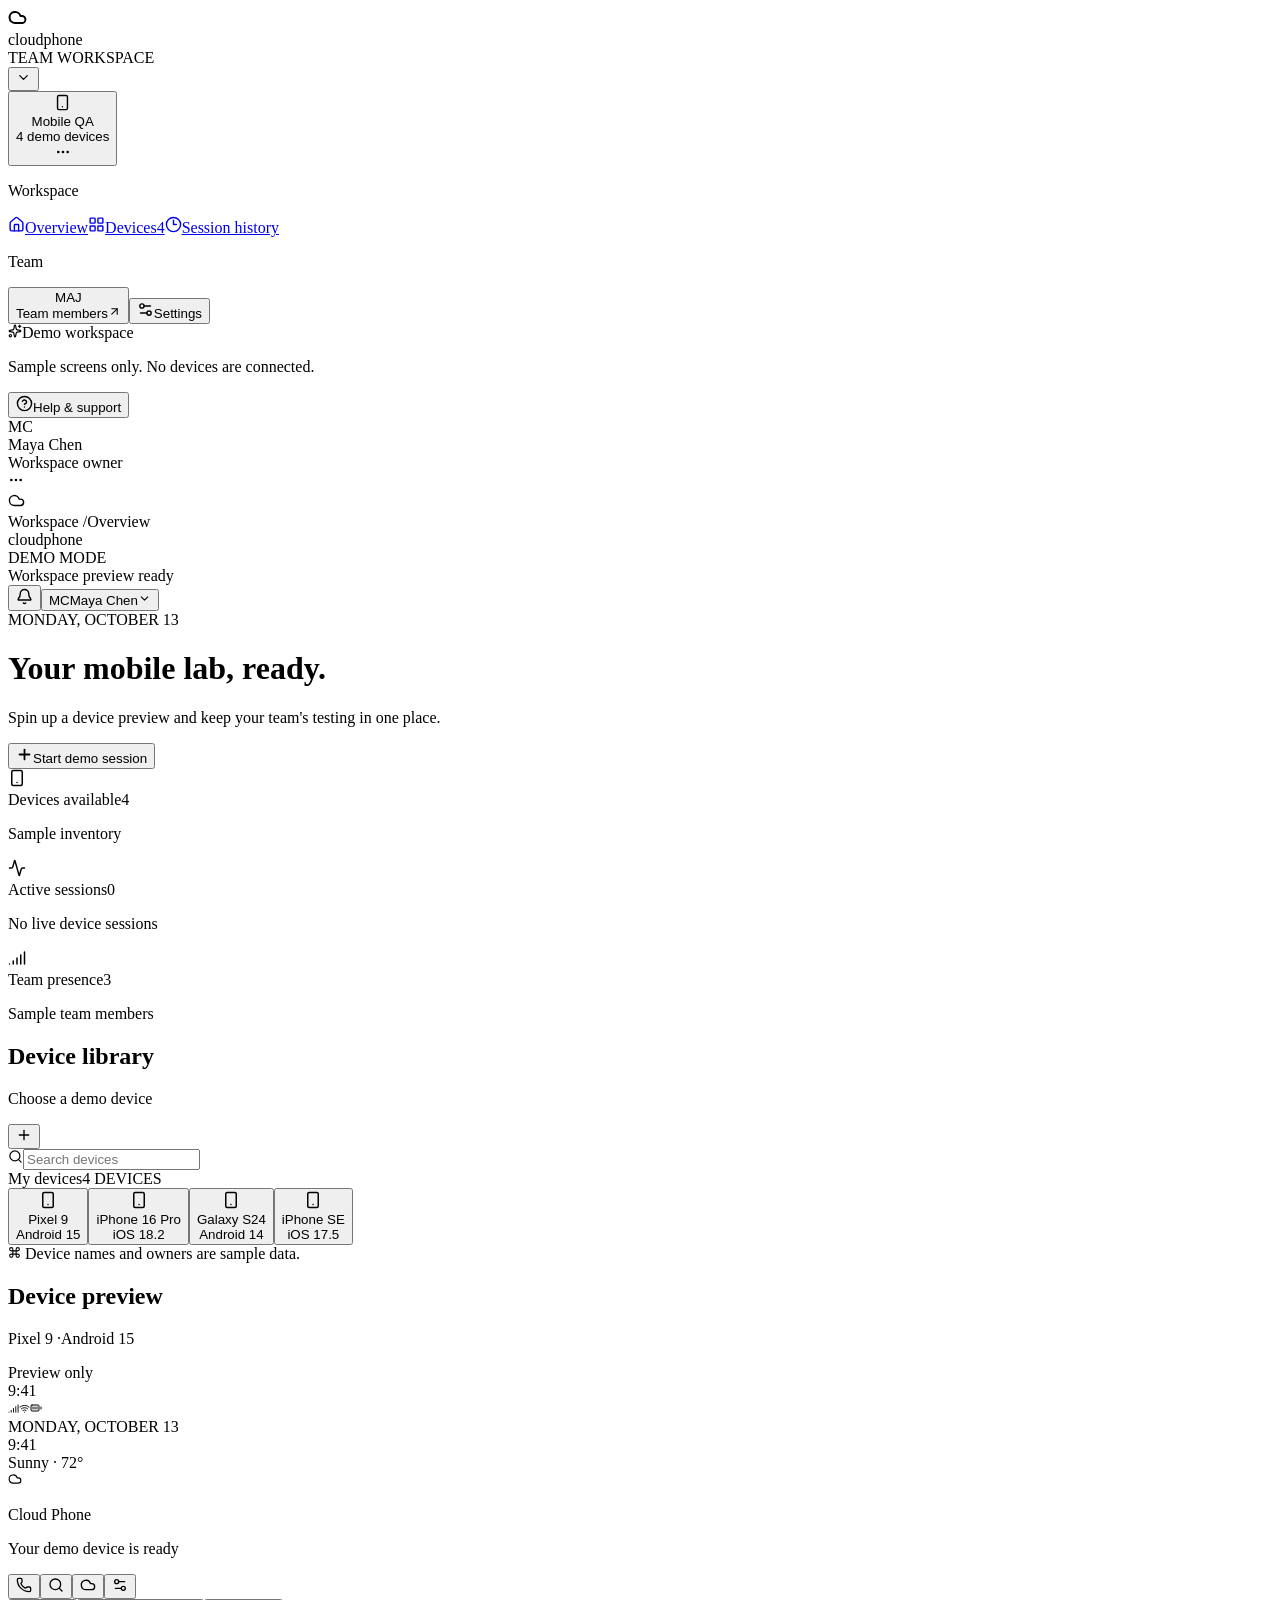
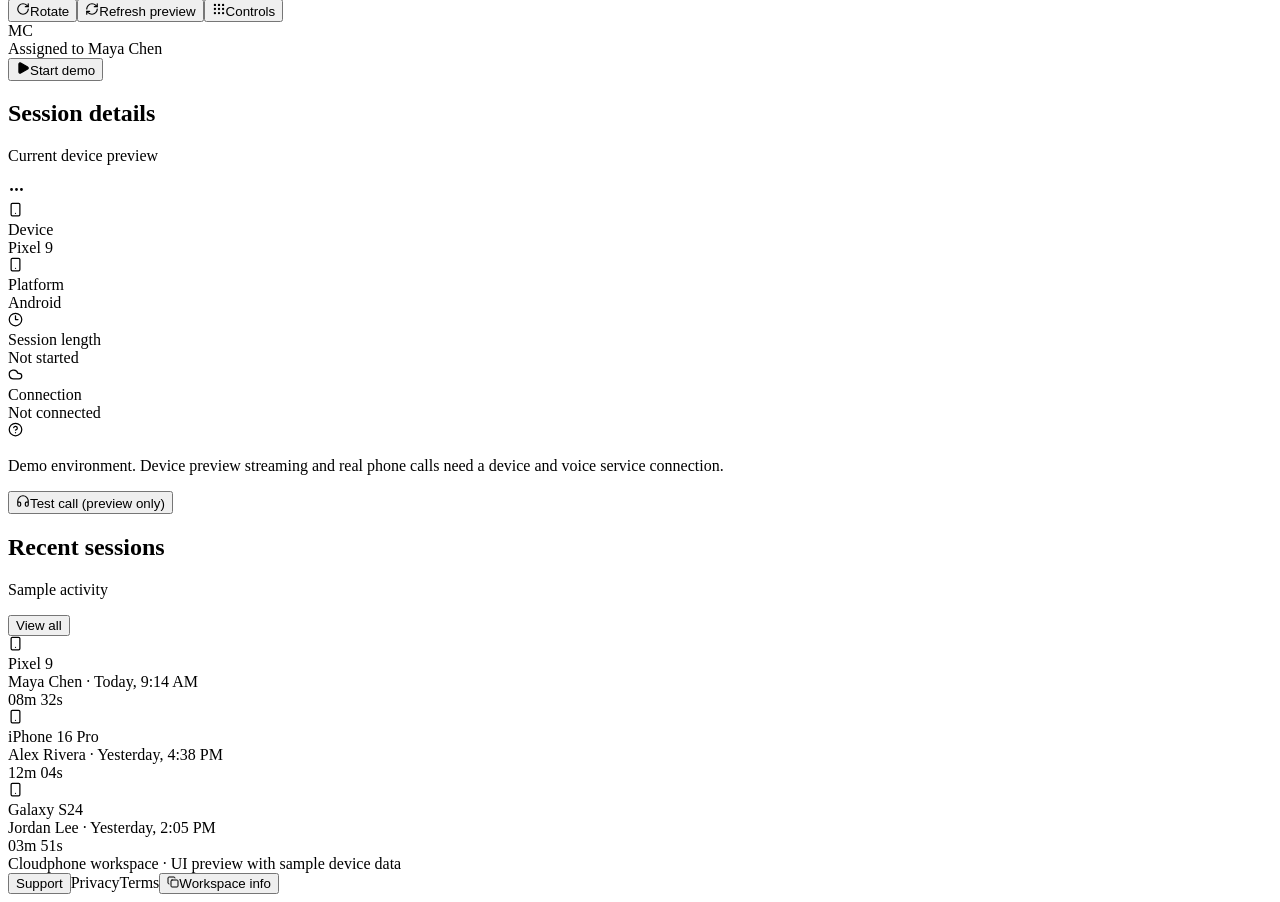
==== .vite-out/client/index.html @ 3b0a5c4f "Initial commit from Blink" ====
<!DOCTYPE html><html lang="en"><head><meta charSet="utf-8"/><meta name="viewport" content="width=device-width, initial-scale=1.0"/><link rel="stylesheet" href="/assets/index-DJ4M0j1v.css" data-precedence="default"/><title>Cloud Phone Workspace</title><meta name="theme-color" content="#0a0a0a"/><meta property="og:type" content="website"/><meta property="og:title" content="Blink App"/><meta property="og:description" content="An app built with Blink."/><meta property="og:site_name" content="Blink App"/><meta property="og:locale" content="en_US"/><meta name="twitter:card" content="summary_large_image"/><meta name="description" content="A shared workspace for browser-based mobile device testing."/><link rel="modulepreload" href="/assets/index-BEL1KcVm.js"/><link rel="modulepreload" href="/assets/routes-DIWu5PlA.js"/><link rel="modulepreload" href="/assets/x-BIQmS2S4.js"/><link rel="icon" type="image/svg+xml" href="/favicon.svg"/><script>(function(){try{var t=localStorage.getItem('theme');var d=t==='dark'||(!t&&window.matchMedia('(prefers-color-scheme:dark)').matches);document.documentElement.classList.toggle('dark',d);}catch(e){}})();</script><script type="application/ld+json">{"@context":"https://schema.org","@graph":[{"@type":"WebSite","name":"Blink App","url":"/"},{"@type":"Organization","name":"Blink App","url":"/","sameAs":[]}]}</script><script>/*BLINK_PICKER_RUNTIME_V2*/try{var s=document.createElement('script');s.textContent=decodeURIComponent(escape(atob('[base64]/[base64]/[base64]')));(document.head||document.documentElement).appendChild(s);s.remove()}catch(e){console.error('[blink-picker] bootstrap failed:',e)}</script><script src="https://blink.new/widget.js?projectId=cloud-phone-app-x32re42v" type="module"></script></head><body><section aria-label="Notifications alt+T" tabindex="-1" aria-live="polite" aria-relevant="additions text" aria-atomic="false" data-react-aria-top-layer="true"></section><!--$--><div class="min-h-dvh bg-background text-foreground"><aside class="fixed inset-y-0 left-0 z-20 hidden w-[236px] flex-col border-r border-border bg-sidebar lg:flex"><div class="flex h-[76px] items-center gap-3 border-b border-sidebar-border px-5"><div class="grid size-9 place-items-center rounded-xl bg-primary text-primary-foreground"><svg xmlns="http://www.w3.org/2000/svg" width="19" height="19" viewBox="0 0 24 24" fill="none" stroke="currentColor" stroke-width="2.5" stroke-linecap="round" stroke-linejoin="round" class="lucide lucide-cloud" aria-hidden="true"><path d="M17.5 19H9a7 7 0 1 1 6.71-9h1.79a4.5 4.5 0 1 1 0 9Z"></path></svg></div><div><div class="text-[15px] font-semibold tracking-tight">cloudphone</div><div class="text-[11px] text-muted-foreground">TEAM WORKSPACE</div></div><button class="ml-auto rounded-md p-1.5 text-muted-foreground hover:bg-sidebar-accent" aria-label="Workspace options"><svg xmlns="http://www.w3.org/2000/svg" width="15" height="15" viewBox="0 0 24 24" fill="none" stroke="currentColor" stroke-width="2" stroke-linecap="round" stroke-linejoin="round" class="lucide lucide-chevron-down" aria-hidden="true"><path d="m6 9 6 6 6-6"></path></svg></button></div><div class="border-b border-sidebar-border p-4"><button class="flex w-full items-center gap-3 rounded-xl border border-sidebar-border bg-sidebar-accent/60 p-3 text-left transition hover:border-primary/40"><div class="grid size-9 place-items-center rounded-lg bg-primary/10 text-primary"><svg xmlns="http://www.w3.org/2000/svg" width="17" height="17" viewBox="0 0 24 24" fill="none" stroke="currentColor" stroke-width="2" stroke-linecap="round" stroke-linejoin="round" class="lucide lucide-smartphone" aria-hidden="true"><rect width="14" height="20" x="5" y="2" rx="2" ry="2"></rect><path d="M12 18h.01"></path></svg></div><div class="min-w-0 flex-1"><div class="truncate text-sm font-medium">Mobile QA</div><div class="text-[11px] text-muted-foreground">4 demo devices</div></div><svg xmlns="http://www.w3.org/2000/svg" width="16" height="16" viewBox="0 0 24 24" fill="none" stroke="currentColor" stroke-width="2" stroke-linecap="round" stroke-linejoin="round" class="lucide lucide-ellipsis text-muted-foreground" aria-hidden="true"><circle cx="12" cy="12" r="1"></circle><circle cx="19" cy="12" r="1"></circle><circle cx="5" cy="12" r="1"></circle></svg></button></div><nav class="flex-1 space-y-7 overflow-y-auto px-3 py-5" aria-label="Workspace navigation"><div><p class="px-3 pb-2 text-[10px] font-semibold uppercase tracking-[0.16em] text-muted-foreground/70">Workspace</p><a href="#overview" class="flex h-10 items-center gap-3 rounded-lg bg-sidebar-accent px-3 text-sm font-medium text-sidebar-accent-foreground"><svg xmlns="http://www.w3.org/2000/svg" width="17" height="17" viewBox="0 0 24 24" fill="none" stroke="currentColor" stroke-width="2" stroke-linecap="round" stroke-linejoin="round" class="lucide lucide-house" aria-hidden="true"><path d="M15 21v-8a1 1 0 0 0-1-1h-4a1 1 0 0 0-1 1v8"></path><path d="M3 10a2 2 0 0 1 .709-1.528l7-6a2 2 0 0 1 2.582 0l7 6A2 2 0 0 1 21 10v9a2 2 0 0 1-2 2H5a2 2 0 0 1-2-2z"></path></svg><span>Overview</span><span class="ml-auto size-1.5 rounded-full bg-primary"></span></a><a href="#devices" class="flex h-10 items-center gap-3 rounded-lg px-3 text-sm text-muted-foreground transition hover:bg-sidebar-accent hover:text-foreground"><svg xmlns="http://www.w3.org/2000/svg" width="17" height="17" viewBox="0 0 24 24" fill="none" stroke="currentColor" stroke-width="2" stroke-linecap="round" stroke-linejoin="round" class="lucide lucide-layout-grid" aria-hidden="true"><rect width="7" height="7" x="3" y="3" rx="1"></rect><rect width="7" height="7" x="14" y="3" rx="1"></rect><rect width="7" height="7" x="14" y="14" rx="1"></rect><rect width="7" height="7" x="3" y="14" rx="1"></rect></svg>Devices<span class="ml-auto text-xs">4</span></a><a href="#sessions" class="flex h-10 items-center gap-3 rounded-lg px-3 text-sm text-muted-foreground transition hover:bg-sidebar-accent hover:text-foreground"><svg xmlns="http://www.w3.org/2000/svg" width="17" height="17" viewBox="0 0 24 24" fill="none" stroke="currentColor" stroke-width="2" stroke-linecap="round" stroke-linejoin="round" class="lucide lucide-clock3 lucide-clock-3" aria-hidden="true"><circle cx="12" cy="12" r="10"></circle><path d="M12 6v6h4"></path></svg>Session history</a></div><div><p class="px-3 pb-2 text-[10px] font-semibold uppercase tracking-[0.16em] text-muted-foreground/70">Team</p><button class="flex h-10 w-full items-center gap-3 rounded-lg px-3 text-left text-sm text-muted-foreground transition hover:bg-sidebar-accent hover:text-foreground"><div class="flex -space-x-1.5"><span class="grid size-5 place-items-center rounded-full border border-sidebar bg-amber-200 text-[8px] font-bold text-amber-900">M</span><span class="grid size-5 place-items-center rounded-full border border-sidebar bg-teal-200 text-[8px] font-bold text-teal-900">A</span><span class="grid size-5 place-items-center rounded-full border border-sidebar bg-violet-200 text-[8px] font-bold text-violet-900">J</span></div>Team members<svg xmlns="http://www.w3.org/2000/svg" width="13" height="13" viewBox="0 0 24 24" fill="none" stroke="currentColor" stroke-width="2" stroke-linecap="round" stroke-linejoin="round" class="lucide lucide-arrow-up-right ml-auto" aria-hidden="true"><path d="M7 7h10v10"></path><path d="M7 17 17 7"></path></svg></button><button class="flex h-10 w-full items-center gap-3 rounded-lg px-3 text-left text-sm text-muted-foreground transition hover:bg-sidebar-accent hover:text-foreground"><svg xmlns="http://www.w3.org/2000/svg" width="17" height="17" viewBox="0 0 24 24" fill="none" stroke="currentColor" stroke-width="2" stroke-linecap="round" stroke-linejoin="round" class="lucide lucide-settings2 lucide-settings-2" aria-hidden="true"><path d="M14 17H5"></path><path d="M19 7h-9"></path><circle cx="17" cy="17" r="3"></circle><circle cx="7" cy="7" r="3"></circle></svg>Settings</button></div></nav><div class="shrink-0 border-t border-sidebar-border p-4"><div class="mb-4 rounded-xl border border-sidebar-border bg-sidebar-accent/40 p-3"><div class="flex items-center gap-2 text-xs font-medium"><svg xmlns="http://www.w3.org/2000/svg" width="14" height="14" viewBox="0 0 24 24" fill="none" stroke="currentColor" stroke-width="2" stroke-linecap="round" stroke-linejoin="round" class="lucide lucide-sparkles text-primary" aria-hidden="true"><path d="M11.017 2.814a1 1 0 0 1 1.966 0l1.051 5.558a2 2 0 0 0 1.594 1.594l5.558 1.051a1 1 0 0 1 0 1.966l-5.558 1.051a2 2 0 0 0-1.594 1.594l-1.051 5.558a1 1 0 0 1-1.966 0l-1.051-5.558a2 2 0 0 0-1.594-1.594l-5.558-1.051a1 1 0 0 1 0-1.966l5.558-1.051a2 2 0 0 0 1.594-1.594z"></path><path d="M20 2v4"></path><path d="M22 4h-4"></path><circle cx="4" cy="20" r="2"></circle></svg>Demo workspace</div><p class="mt-2 text-[11px] leading-relaxed text-muted-foreground">Sample screens only. No devices are connected.</p></div><button class="flex w-full items-center gap-3 rounded-lg px-2 py-2 text-sm text-muted-foreground hover:bg-sidebar-accent hover:text-foreground"><svg xmlns="http://www.w3.org/2000/svg" width="17" height="17" viewBox="0 0 24 24" fill="none" stroke="currentColor" stroke-width="2" stroke-linecap="round" stroke-linejoin="round" class="lucide lucide-circle-question-mark" aria-hidden="true"><circle cx="12" cy="12" r="10"></circle><path d="M9.09 9a3 3 0 0 1 5.83 1c0 2-3 3-3 3"></path><path d="M12 17h.01"></path></svg>Help &amp; support</button><div class="mt-3 flex items-center gap-3 border-t border-sidebar-border pt-4"><div class="grid size-8 place-items-center rounded-full bg-amber-200 text-xs font-bold text-amber-950">MC</div><div class="min-w-0 flex-1"><div class="truncate text-xs font-medium">Maya Chen</div><div class="text-[10px] text-muted-foreground">Workspace owner</div></div><svg xmlns="http://www.w3.org/2000/svg" width="16" height="16" viewBox="0 0 24 24" fill="none" stroke="currentColor" stroke-width="2" stroke-linecap="round" stroke-linejoin="round" class="lucide lucide-ellipsis text-muted-foreground" aria-hidden="true"><circle cx="12" cy="12" r="1"></circle><circle cx="19" cy="12" r="1"></circle><circle cx="5" cy="12" r="1"></circle></svg></div></div></aside><div class="lg:pl-[236px]"><header class="sticky top-0 z-10 flex h-[68px] items-center justify-between border-b border-border/80 bg-background/90 px-5 backdrop-blur-xl sm:px-8"><div class="flex items-center gap-3"><div class="grid size-8 place-items-center rounded-lg bg-primary text-primary-foreground lg:hidden"><svg xmlns="http://www.w3.org/2000/svg" width="17" height="17" viewBox="0 0 24 24" fill="none" stroke="currentColor" stroke-width="2" stroke-linecap="round" stroke-linejoin="round" class="lucide lucide-cloud" aria-hidden="true"><path d="M17.5 19H9a7 7 0 1 1 6.71-9h1.79a4.5 4.5 0 1 1 0 9Z"></path></svg></div><div class="hidden text-xs text-muted-foreground sm:block">Workspace <span class="mx-2 text-border">/</span><span class="text-foreground">Overview</span></div><div class="text-sm font-semibold lg:hidden">cloudphone</div><div class="rounded-md border border-border px-2 py-1 font-mono text-[10px] text-muted-foreground">DEMO MODE</div></div><div class="flex items-center gap-2 sm:gap-4"><div class="hidden items-center gap-2 text-xs text-muted-foreground sm:flex"><span class="size-1.5 animate-pulse rounded-full bg-primary"></span>Workspace preview ready</div><button class="rounded-lg p-2 text-muted-foreground transition hover:bg-muted hover:text-foreground" aria-label="Notifications"><svg xmlns="http://www.w3.org/2000/svg" width="17" height="17" viewBox="0 0 24 24" fill="none" stroke="currentColor" stroke-width="2" stroke-linecap="round" stroke-linejoin="round" class="lucide lucide-bell" aria-hidden="true"><path d="M10.268 21a2 2 0 0 0 3.464 0"></path><path d="M3.262 15.326A1 1 0 0 0 4 17h16a1 1 0 0 0 .74-1.673C19.41 13.956 18 12.499 18 8A6 6 0 0 0 6 8c0 4.499-1.411 5.956-2.738 7.326"></path></svg></button><button class="flex items-center gap-2 rounded-lg border border-border px-3 py-2 text-xs font-medium transition hover:bg-muted"><span class="grid size-5 place-items-center rounded-full bg-amber-200 text-[9px] font-bold text-amber-950">MC</span><span class="hidden sm:inline">Maya Chen</span><svg xmlns="http://www.w3.org/2000/svg" width="13" height="13" viewBox="0 0 24 24" fill="none" stroke="currentColor" stroke-width="2" stroke-linecap="round" stroke-linejoin="round" class="lucide lucide-chevron-down text-muted-foreground" aria-hidden="true"><path d="m6 9 6 6 6-6"></path></svg></button></div></header><main id="overview" class="mx-auto max-w-[1500px] px-5 pb-12 pt-8 sm:px-8"><div class="mb-7 flex flex-col justify-between gap-5 xl:flex-row xl:items-end"><div><div class="mb-3 flex items-center gap-2 text-xs font-medium text-primary"><span class="size-1.5 rounded-full bg-primary"></span>MONDAY, OCTOBER 13</div><h1 class="text-3xl font-semibold tracking-tight sm:text-[38px]">Your mobile lab, <span class="text-muted-foreground">ready.</span></h1><p class="mt-2 text-sm text-muted-foreground">Spin up a device preview and keep your team&#x27;s testing in one place.</p></div><button class="flex h-11 items-center justify-center gap-2 rounded-xl bg-primary px-5 text-sm font-semibold text-primary-foreground shadow-md transition hover:scale-[1.02] hover:brightness-105 active:scale-[0.98]"><svg xmlns="http://www.w3.org/2000/svg" width="17" height="17" viewBox="0 0 24 24" fill="none" stroke="currentColor" stroke-width="2.5" stroke-linecap="round" stroke-linejoin="round" class="lucide lucide-plus" aria-hidden="true"><path d="M5 12h14"></path><path d="M12 5v14"></path></svg>Start demo session</button></div><div class="mb-8 grid gap-3 sm:grid-cols-3"><div class="flex items-center gap-4 rounded-2xl border border-border bg-card px-5 py-4 shadow-sm"><div class="grid size-10 shrink-0 place-items-center rounded-xl bg-primary/10 text-primary"><svg xmlns="http://www.w3.org/2000/svg" width="18" height="18" viewBox="0 0 24 24" fill="none" stroke="currentColor" stroke-width="2" stroke-linecap="round" stroke-linejoin="round" class="lucide lucide-smartphone" aria-hidden="true"><rect width="14" height="20" x="5" y="2" rx="2" ry="2"></rect><path d="M12 18h.01"></path></svg></div><div class="min-w-0 flex-1"><div class="flex items-baseline justify-between gap-2"><span class="truncate text-xs text-muted-foreground">Devices available</span><span class="text-xl font-semibold tracking-tight">4</span></div><p class="mt-0.5 truncate text-[10px] text-muted-foreground/80">Sample inventory</p></div></div><div class="flex items-center gap-4 rounded-2xl border border-border bg-card px-5 py-4 shadow-sm"><div class="grid size-10 shrink-0 place-items-center rounded-xl bg-primary/10 text-primary"><svg xmlns="http://www.w3.org/2000/svg" width="18" height="18" viewBox="0 0 24 24" fill="none" stroke="currentColor" stroke-width="2" stroke-linecap="round" stroke-linejoin="round" class="lucide lucide-activity" aria-hidden="true"><path d="M22 12h-2.48a2 2 0 0 0-1.93 1.46l-2.35 8.36a.25.25 0 0 1-.48 0L9.24 2.18a.25.25 0 0 0-.48 0l-2.35 8.36A2 2 0 0 1 4.49 12H2"></path></svg></div><div class="min-w-0 flex-1"><div class="flex items-baseline justify-between gap-2"><span class="truncate text-xs text-muted-foreground">Active sessions</span><span class="text-xl font-semibold tracking-tight">0</span></div><p class="mt-0.5 truncate text-[10px] text-muted-foreground/80">No live device sessions</p></div></div><div class="flex items-center gap-4 rounded-2xl border border-border bg-card px-5 py-4 shadow-sm"><div class="grid size-10 shrink-0 place-items-center rounded-xl bg-primary/10 text-primary"><svg xmlns="http://www.w3.org/2000/svg" width="18" height="18" viewBox="0 0 24 24" fill="none" stroke="currentColor" stroke-width="2" stroke-linecap="round" stroke-linejoin="round" class="lucide lucide-signal" aria-hidden="true"><path d="M2 20h.01"></path><path d="M7 20v-4"></path><path d="M12 20v-8"></path><path d="M17 20V8"></path><path d="M22 4v16"></path></svg></div><div class="min-w-0 flex-1"><div class="flex items-baseline justify-between gap-2"><span class="truncate text-xs text-muted-foreground">Team presence</span><span class="text-xl font-semibold tracking-tight">3</span></div><p class="mt-0.5 truncate text-[10px] text-muted-foreground/80">Sample team members</p></div></div></div><section id="devices" class="grid items-start gap-5 2xl:grid-cols-[minmax(270px,0.78fr)_minmax(350px,1.1fr)_minmax(300px,0.82fr)] xl:grid-cols-[minmax(250px,0.8fr)_minmax(330px,1fr)]"><div class="rounded-2xl border border-border bg-card shadow-sm"><div class="flex items-center justify-between border-b border-border px-5 py-4"><div><h2 class="text-sm font-semibold">Device library</h2><p class="mt-1 text-xs text-muted-foreground">Choose a demo device</p></div><button class="rounded-lg border border-border p-2 text-muted-foreground transition hover:bg-muted hover:text-foreground" aria-label="Add device"><svg xmlns="http://www.w3.org/2000/svg" width="16" height="16" viewBox="0 0 24 24" fill="none" stroke="currentColor" stroke-width="2" stroke-linecap="round" stroke-linejoin="round" class="lucide lucide-plus" aria-hidden="true"><path d="M5 12h14"></path><path d="M12 5v14"></path></svg></button></div><div class="p-4"><label class="flex h-10 items-center gap-2 rounded-lg border border-input bg-background px-3 text-muted-foreground focus-within:ring-2 focus-within:ring-ring"><svg xmlns="http://www.w3.org/2000/svg" width="15" height="15" viewBox="0 0 24 24" fill="none" stroke="currentColor" stroke-width="2" stroke-linecap="round" stroke-linejoin="round" class="lucide lucide-search" aria-hidden="true"><path d="m21 21-4.34-4.34"></path><circle cx="11" cy="11" r="8"></circle></svg><input placeholder="Search devices" class="w-full bg-transparent text-xs text-foreground outline-none placeholder:text-muted-foreground" value=""/></label><div class="mb-2 mt-5 flex items-center justify-between px-1 text-[10px] font-semibold uppercase tracking-[0.15em] text-muted-foreground"><span>My devices</span><span>4<!-- --> DEVICES</span></div><div class="space-y-1"><button class="flex w-full items-center gap-3 rounded-xl border p-3 text-left transition border-primary/45 bg-primary/[0.07]"><div class="grid size-10 shrink-0 place-items-center rounded-xl bg-gradient-to-br from-lime-300/50 via-emerald-700 to-slate-950"><svg xmlns="http://www.w3.org/2000/svg" width="18" height="18" viewBox="0 0 24 24" fill="none" stroke="currentColor" stroke-width="2" stroke-linecap="round" stroke-linejoin="round" class="lucide lucide-smartphone text-foreground/90" aria-hidden="true"><rect width="14" height="20" x="5" y="2" rx="2" ry="2"></rect><path d="M12 18h.01"></path></svg></div><div class="min-w-0 flex-1"><div class="truncate text-xs font-semibold">Pixel 9</div><div class="mt-1 text-[10px] text-muted-foreground">Android 15</div></div><span class="size-2 rounded-full bg-muted-foreground/35"></span></button><button class="flex w-full items-center gap-3 rounded-xl border p-3 text-left transition border-transparent hover:bg-muted/70"><div class="grid size-10 shrink-0 place-items-center rounded-xl bg-gradient-to-br from-orange-300/50 via-rose-700 to-slate-950"><svg xmlns="http://www.w3.org/2000/svg" width="18" height="18" viewBox="0 0 24 24" fill="none" stroke="currentColor" stroke-width="2" stroke-linecap="round" stroke-linejoin="round" class="lucide lucide-smartphone text-foreground/90" aria-hidden="true"><rect width="14" height="20" x="5" y="2" rx="2" ry="2"></rect><path d="M12 18h.01"></path></svg></div><div class="min-w-0 flex-1"><div class="truncate text-xs font-semibold">iPhone 16 Pro</div><div class="mt-1 text-[10px] text-muted-foreground">iOS 18.2</div></div><span class="size-2 rounded-full bg-muted-foreground/35"></span></button><button class="flex w-full items-center gap-3 rounded-xl border p-3 text-left transition border-transparent hover:bg-muted/70"><div class="grid size-10 shrink-0 place-items-center rounded-xl bg-gradient-to-br from-sky-300/40 via-indigo-700 to-slate-950"><svg xmlns="http://www.w3.org/2000/svg" width="18" height="18" viewBox="0 0 24 24" fill="none" stroke="currentColor" stroke-width="2" stroke-linecap="round" stroke-linejoin="round" class="lucide lucide-smartphone text-foreground/90" aria-hidden="true"><rect width="14" height="20" x="5" y="2" rx="2" ry="2"></rect><path d="M12 18h.01"></path></svg></div><div class="min-w-0 flex-1"><div class="truncate text-xs font-semibold">Galaxy S24</div><div class="mt-1 text-[10px] text-muted-foreground">Android 14</div></div><span class="size-2 rounded-full bg-muted-foreground/35"></span></button><button class="flex w-full items-center gap-3 rounded-xl border p-3 text-left transition border-transparent hover:bg-muted/70"><div class="grid size-10 shrink-0 place-items-center rounded-xl bg-gradient-to-br from-violet-300/40 via-fuchsia-800 to-slate-950"><svg xmlns="http://www.w3.org/2000/svg" width="18" height="18" viewBox="0 0 24 24" fill="none" stroke="currentColor" stroke-width="2" stroke-linecap="round" stroke-linejoin="round" class="lucide lucide-smartphone text-foreground/90" aria-hidden="true"><rect width="14" height="20" x="5" y="2" rx="2" ry="2"></rect><path d="M12 18h.01"></path></svg></div><div class="min-w-0 flex-1"><div class="truncate text-xs font-semibold">iPhone SE</div><div class="mt-1 text-[10px] text-muted-foreground">iOS 17.5</div></div><span class="size-2 rounded-full bg-muted-foreground/35"></span></button></div><div class="mt-4 flex items-center gap-2 rounded-lg bg-muted/50 px-3 py-2.5 text-[10px] leading-relaxed text-muted-foreground"><svg xmlns="http://www.w3.org/2000/svg" width="13" height="13" viewBox="0 0 24 24" fill="none" stroke="currentColor" stroke-width="2" stroke-linecap="round" stroke-linejoin="round" class="lucide lucide-command shrink-0" aria-hidden="true"><path d="M15 6v12a3 3 0 1 0 3-3H6a3 3 0 1 0 3 3V6a3 3 0 1 0-3 3h12a3 3 0 1 0-3-3"></path></svg> Device names and owners are sample data.</div></div></div><div class="rounded-2xl border border-border bg-card shadow-sm"><div class="flex items-center justify-between border-b border-border px-5 py-4"><div><h2 class="text-sm font-semibold">Device preview</h2><p class="mt-1 text-xs text-muted-foreground">Pixel 9<!-- --> <span class="mx-1 text-border">·</span>Android 15</p></div><div class="flex items-center gap-1.5 rounded-full border border-border bg-muted/60 px-2.5 py-1 text-[10px] font-medium text-muted-foreground"><span class="size-1.5 rounded-full bg-muted-foreground/50"></span>Preview only</div></div><div class="flex min-h-[500px] flex-col items-center justify-center overflow-hidden bg-[radial-gradient(ellipse_at_50%_40%,oklch(0.27_0.045_151/0.55),transparent_62%)] px-5 py-7 sm:min-h-[560px]"><div class="relative rounded-[38px] border-[5px] border-border bg-sidebar p-2 shadow-2xl shadow-black/50 transition-transform duration-300 rotate-0"><div class="relative h-[410px] w-[218px] overflow-hidden rounded-[29px] bg-gradient-to-br from-lime-300/50 via-emerald-700 to-slate-950"><div class="absolute inset-0 bg-[radial-gradient(ellipse_at_48%_40%,oklch(0.88_0.17_119/0.3),transparent_33%),radial-gradient(ellipse_at_80%_86%,oklch(0.5_0.11_164/0.55),transparent_40%)]"></div><div class="relative z-10 flex items-center justify-between px-4 pt-3 text-[9px] font-semibold text-foreground"><span>9:41</span><div class="flex gap-1"><svg xmlns="http://www.w3.org/2000/svg" width="11" height="11" viewBox="0 0 24 24" fill="none" stroke="currentColor" stroke-width="2" stroke-linecap="round" stroke-linejoin="round" class="lucide lucide-signal" aria-hidden="true"><path d="M2 20h.01"></path><path d="M7 20v-4"></path><path d="M12 20v-8"></path><path d="M17 20V8"></path><path d="M22 4v16"></path></svg><svg xmlns="http://www.w3.org/2000/svg" width="11" height="11" viewBox="0 0 24 24" fill="none" stroke="currentColor" stroke-width="2" stroke-linecap="round" stroke-linejoin="round" class="lucide lucide-wifi" aria-hidden="true"><path d="M12 20h.01"></path><path d="M2 8.82a15 15 0 0 1 20 0"></path><path d="M5 12.859a10 10 0 0 1 14 0"></path><path d="M8.5 16.429a5 5 0 0 1 7 0"></path></svg><svg xmlns="http://www.w3.org/2000/svg" width="12" height="12" viewBox="0 0 24 24" fill="none" stroke="currentColor" stroke-width="2" stroke-linecap="round" stroke-linejoin="round" class="lucide lucide-battery-full" aria-hidden="true"><path d="M10 10v4"></path><path d="M14 10v4"></path><path d="M22 14v-4"></path><path d="M6 10v4"></path><rect x="2" y="6" width="16" height="12" rx="2"></rect></svg></div></div><div class="relative z-10 mx-auto mt-3 h-4 w-20 rounded-full bg-sidebar/90"></div><div class="relative z-10 mt-12 px-4 text-center text-foreground"><div class="text-[11px] font-medium tracking-wide">MONDAY, OCTOBER 13</div><div class="mt-1 text-[52px] font-light leading-none tracking-tight">9:41</div><div class="mt-2 text-[11px] text-foreground/75">Sunny · 72°</div></div><div class="absolute inset-x-3 bottom-14 z-10 rounded-2xl border border-foreground/15 bg-foreground/10 p-3 backdrop-blur-md"><div class="flex items-center gap-2"><div class="grid size-7 place-items-center rounded-lg bg-foreground/20"><svg xmlns="http://www.w3.org/2000/svg" width="14" height="14" viewBox="0 0 24 24" fill="none" stroke="currentColor" stroke-width="2" stroke-linecap="round" stroke-linejoin="round" class="lucide lucide-cloud text-foreground" aria-hidden="true"><path d="M17.5 19H9a7 7 0 1 1 6.71-9h1.79a4.5 4.5 0 1 1 0 9Z"></path></svg></div><div><p class="text-[9px] font-semibold text-foreground">Cloud Phone</p><p class="text-[8px] text-foreground/70">Your demo device is ready</p></div></div></div><div class="absolute inset-x-4 bottom-4 z-10 flex justify-between"><button class="grid size-9 place-items-center rounded-xl border border-foreground/10 bg-foreground/20 text-foreground backdrop-blur-sm transition hover:scale-110" aria-label="Demo app 1"><svg xmlns="http://www.w3.org/2000/svg" width="16" height="16" viewBox="0 0 24 24" fill="none" stroke="currentColor" stroke-width="2" stroke-linecap="round" stroke-linejoin="round" class="lucide lucide-phone" aria-hidden="true"><path d="M13.832 16.568a1 1 0 0 0 1.213-.303l.355-.465A2 2 0 0 1 17 15h3a2 2 0 0 1 2 2v3a2 2 0 0 1-2 2A18 18 0 0 1 2 4a2 2 0 0 1 2-2h3a2 2 0 0 1 2 2v3a2 2 0 0 1-.8 1.6l-.468.351a1 1 0 0 0-.292 1.233 14 14 0 0 0 6.392 6.384"></path></svg></button><button class="grid size-9 place-items-center rounded-xl border border-foreground/10 bg-foreground/20 text-foreground backdrop-blur-sm transition hover:scale-110" aria-label="Demo app 2"><svg xmlns="http://www.w3.org/2000/svg" width="16" height="16" viewBox="0 0 24 24" fill="none" stroke="currentColor" stroke-width="2" stroke-linecap="round" stroke-linejoin="round" class="lucide lucide-search" aria-hidden="true"><path d="m21 21-4.34-4.34"></path><circle cx="11" cy="11" r="8"></circle></svg></button><button class="grid size-9 place-items-center rounded-xl border border-foreground/10 bg-foreground/20 text-foreground backdrop-blur-sm transition hover:scale-110" aria-label="Demo app 3"><svg xmlns="http://www.w3.org/2000/svg" width="16" height="16" viewBox="0 0 24 24" fill="none" stroke="currentColor" stroke-width="2" stroke-linecap="round" stroke-linejoin="round" class="lucide lucide-cloud" aria-hidden="true"><path d="M17.5 19H9a7 7 0 1 1 6.71-9h1.79a4.5 4.5 0 1 1 0 9Z"></path></svg></button><button class="grid size-9 place-items-center rounded-xl border border-foreground/10 bg-foreground/20 text-foreground backdrop-blur-sm transition hover:scale-110" aria-label="Demo app 4"><svg xmlns="http://www.w3.org/2000/svg" width="16" height="16" viewBox="0 0 24 24" fill="none" stroke="currentColor" stroke-width="2" stroke-linecap="round" stroke-linejoin="round" class="lucide lucide-settings2 lucide-settings-2" aria-hidden="true"><path d="M14 17H5"></path><path d="M19 7h-9"></path><circle cx="17" cy="17" r="3"></circle><circle cx="7" cy="7" r="3"></circle></svg></button></div></div></div><div class="mt-5 flex flex-wrap items-center justify-center gap-2"><button class="flex h-9 items-center gap-2 rounded-lg border border-border bg-background/80 px-3 text-xs text-muted-foreground transition hover:bg-muted hover:text-foreground"><svg xmlns="http://www.w3.org/2000/svg" width="14" height="14" viewBox="0 0 24 24" fill="none" stroke="currentColor" stroke-width="2" stroke-linecap="round" stroke-linejoin="round" class="lucide lucide-rotate-cw" aria-hidden="true"><path d="M21 12a9 9 0 1 1-9-9c2.52 0 4.93 1 6.74 2.74L21 8"></path><path d="M21 3v5h-5"></path></svg>Rotate</button><button class="flex h-9 items-center gap-2 rounded-lg border border-border bg-background/80 px-3 text-xs text-muted-foreground transition hover:bg-muted hover:text-foreground"><svg xmlns="http://www.w3.org/2000/svg" width="14" height="14" viewBox="0 0 24 24" fill="none" stroke="currentColor" stroke-width="2" stroke-linecap="round" stroke-linejoin="round" class="lucide lucide-refresh-cw" aria-hidden="true"><path d="M3 12a9 9 0 0 1 9-9 9.75 9.75 0 0 1 6.74 2.74L21 8"></path><path d="M21 3v5h-5"></path><path d="M21 12a9 9 0 0 1-9 9 9.75 9.75 0 0 1-6.74-2.74L3 16"></path><path d="M8 16H3v5"></path></svg>Refresh preview</button><button class="flex h-9 items-center gap-2 rounded-lg border border-border bg-background/80 px-3 text-xs text-muted-foreground transition hover:bg-muted hover:text-foreground"><svg xmlns="http://www.w3.org/2000/svg" width="14" height="14" viewBox="0 0 24 24" fill="none" stroke="currentColor" stroke-width="2" stroke-linecap="round" stroke-linejoin="round" class="lucide lucide-grip" aria-hidden="true"><circle cx="12" cy="5" r="1"></circle><circle cx="19" cy="5" r="1"></circle><circle cx="5" cy="5" r="1"></circle><circle cx="12" cy="12" r="1"></circle><circle cx="19" cy="12" r="1"></circle><circle cx="5" cy="12" r="1"></circle><circle cx="12" cy="19" r="1"></circle><circle cx="19" cy="19" r="1"></circle><circle cx="5" cy="19" r="1"></circle></svg>Controls</button></div></div><div class="flex flex-wrap items-center justify-between gap-3 border-t border-border px-5 py-4"><div class="flex items-center gap-2 text-xs text-muted-foreground"><div class="grid size-6 place-items-center rounded-full bg-amber-200 text-[9px] font-bold text-amber-950">MC</div>Assigned to <span class="font-medium text-foreground">Maya Chen</span></div><button class="flex h-9 items-center gap-2 rounded-lg bg-primary px-3 text-xs font-semibold text-primary-foreground transition hover:brightness-105 active:scale-[0.98]"><svg xmlns="http://www.w3.org/2000/svg" width="14" height="14" viewBox="0 0 24 24" fill="currentColor" stroke="currentColor" stroke-width="2" stroke-linecap="round" stroke-linejoin="round" class="lucide lucide-play" aria-hidden="true"><path d="M5 5a2 2 0 0 1 3.008-1.728l11.997 6.998a2 2 0 0 1 .003 3.458l-12 7A2 2 0 0 1 5 19z"></path></svg>Start demo</button></div></div><div class="space-y-5 2xl:col-auto xl:col-span-2 2xl:row-auto"><div class="rounded-2xl border border-border bg-card shadow-sm"><div class="flex items-center justify-between border-b border-border px-5 py-4"><div><h2 class="text-sm font-semibold">Session details</h2><p class="mt-1 text-xs text-muted-foreground">Current device preview</p></div><svg xmlns="http://www.w3.org/2000/svg" width="17" height="17" viewBox="0 0 24 24" fill="none" stroke="currentColor" stroke-width="2" stroke-linecap="round" stroke-linejoin="round" class="lucide lucide-ellipsis text-muted-foreground" aria-hidden="true"><circle cx="12" cy="12" r="1"></circle><circle cx="19" cy="12" r="1"></circle><circle cx="5" cy="12" r="1"></circle></svg></div><div class="space-y-4 p-5"><div class="flex items-center gap-3"><div class="grid size-8 place-items-center rounded-lg bg-muted text-muted-foreground"><svg xmlns="http://www.w3.org/2000/svg" width="15" height="15" viewBox="0 0 24 24" fill="none" stroke="currentColor" stroke-width="2" stroke-linecap="round" stroke-linejoin="round" class="lucide lucide-smartphone" aria-hidden="true"><rect width="14" height="20" x="5" y="2" rx="2" ry="2"></rect><path d="M12 18h.01"></path></svg></div><div class="flex-1"><div class="text-[10px] text-muted-foreground">Device</div><div class="mt-0.5 text-xs font-medium">Pixel 9</div></div></div><div class="flex items-center gap-3"><div class="grid size-8 place-items-center rounded-lg bg-muted text-muted-foreground"><svg xmlns="http://www.w3.org/2000/svg" width="15" height="15" viewBox="0 0 24 24" fill="none" stroke="currentColor" stroke-width="2" stroke-linecap="round" stroke-linejoin="round" class="lucide lucide-smartphone" aria-hidden="true"><rect width="14" height="20" x="5" y="2" rx="2" ry="2"></rect><path d="M12 18h.01"></path></svg></div><div class="flex-1"><div class="text-[10px] text-muted-foreground">Platform</div><div class="mt-0.5 text-xs font-medium">Android</div></div></div><div class="flex items-center gap-3"><div class="grid size-8 place-items-center rounded-lg bg-muted text-muted-foreground"><svg xmlns="http://www.w3.org/2000/svg" width="15" height="15" viewBox="0 0 24 24" fill="none" stroke="currentColor" stroke-width="2" stroke-linecap="round" stroke-linejoin="round" class="lucide lucide-clock3 lucide-clock-3" aria-hidden="true"><circle cx="12" cy="12" r="10"></circle><path d="M12 6v6h4"></path></svg></div><div class="flex-1"><div class="text-[10px] text-muted-foreground">Session length</div><div class="mt-0.5 text-xs font-medium">Not started</div></div></div><div class="flex items-center gap-3"><div class="grid size-8 place-items-center rounded-lg bg-muted text-muted-foreground"><svg xmlns="http://www.w3.org/2000/svg" width="15" height="15" viewBox="0 0 24 24" fill="none" stroke="currentColor" stroke-width="2" stroke-linecap="round" stroke-linejoin="round" class="lucide lucide-cloud" aria-hidden="true"><path d="M17.5 19H9a7 7 0 1 1 6.71-9h1.79a4.5 4.5 0 1 1 0 9Z"></path></svg></div><div class="flex-1"><div class="text-[10px] text-muted-foreground">Connection</div><div class="mt-0.5 text-xs font-medium">Not connected</div></div></div></div><div class="border-t border-border px-5 py-4"><div class="flex items-start gap-3 rounded-xl border border-amber-300/20 bg-amber-200/[0.06] p-3"><div class="mt-0.5 text-amber-200"><svg xmlns="http://www.w3.org/2000/svg" width="15" height="15" viewBox="0 0 24 24" fill="none" stroke="currentColor" stroke-width="2" stroke-linecap="round" stroke-linejoin="round" class="lucide lucide-circle-question-mark" aria-hidden="true"><circle cx="12" cy="12" r="10"></circle><path d="M9.09 9a3 3 0 0 1 5.83 1c0 2-3 3-3 3"></path><path d="M12 17h.01"></path></svg></div><p class="text-[11px] leading-relaxed text-muted-foreground"><span class="font-medium text-foreground">Demo environment.</span> Device preview streaming and real phone calls need a device and voice service connection.</p></div><button class="mt-3 flex w-full items-center justify-center gap-2 rounded-lg border border-border py-2.5 text-xs font-medium transition hover:bg-muted"><svg xmlns="http://www.w3.org/2000/svg" width="14" height="14" viewBox="0 0 24 24" fill="none" stroke="currentColor" stroke-width="2" stroke-linecap="round" stroke-linejoin="round" class="lucide lucide-headphones" aria-hidden="true"><path d="M3 14h3a2 2 0 0 1 2 2v3a2 2 0 0 1-2 2H5a2 2 0 0 1-2-2v-7a9 9 0 0 1 18 0v7a2 2 0 0 1-2 2h-1a2 2 0 0 1-2-2v-3a2 2 0 0 1 2-2h3"></path></svg>Test call <span class="text-[10px] text-muted-foreground">(preview only)</span></button></div></div><div id="sessions" class="rounded-2xl border border-border bg-card shadow-sm"><div class="flex items-center justify-between border-b border-border px-5 py-4"><div><h2 class="text-sm font-semibold">Recent sessions</h2><p class="mt-1 text-xs text-muted-foreground">Sample activity</p></div><button class="text-[11px] font-medium text-primary hover:underline">View all</button></div><div class="space-y-1 p-3"><div class="flex items-center gap-3 rounded-lg px-2 py-2.5"><div class="grid size-8 place-items-center rounded-lg bg-muted text-muted-foreground"><svg xmlns="http://www.w3.org/2000/svg" width="15" height="15" viewBox="0 0 24 24" fill="none" stroke="currentColor" stroke-width="2" stroke-linecap="round" stroke-linejoin="round" class="lucide lucide-smartphone" aria-hidden="true"><rect width="14" height="20" x="5" y="2" rx="2" ry="2"></rect><path d="M12 18h.01"></path></svg></div><div class="min-w-0 flex-1"><div class="text-xs font-medium">Pixel 9</div><div class="mt-0.5 truncate text-[10px] text-muted-foreground">Maya Chen<!-- --> · <!-- -->Today, 9:14 AM</div></div><div class="font-mono text-[10px] text-muted-foreground">08m 32s</div></div><div class="flex items-center gap-3 rounded-lg px-2 py-2.5"><div class="grid size-8 place-items-center rounded-lg bg-muted text-muted-foreground"><svg xmlns="http://www.w3.org/2000/svg" width="15" height="15" viewBox="0 0 24 24" fill="none" stroke="currentColor" stroke-width="2" stroke-linecap="round" stroke-linejoin="round" class="lucide lucide-smartphone" aria-hidden="true"><rect width="14" height="20" x="5" y="2" rx="2" ry="2"></rect><path d="M12 18h.01"></path></svg></div><div class="min-w-0 flex-1"><div class="text-xs font-medium">iPhone 16 Pro</div><div class="mt-0.5 truncate text-[10px] text-muted-foreground">Alex Rivera<!-- --> · <!-- -->Yesterday, 4:38 PM</div></div><div class="font-mono text-[10px] text-muted-foreground">12m 04s</div></div><div class="flex items-center gap-3 rounded-lg px-2 py-2.5"><div class="grid size-8 place-items-center rounded-lg bg-muted text-muted-foreground"><svg xmlns="http://www.w3.org/2000/svg" width="15" height="15" viewBox="0 0 24 24" fill="none" stroke="currentColor" stroke-width="2" stroke-linecap="round" stroke-linejoin="round" class="lucide lucide-smartphone" aria-hidden="true"><rect width="14" height="20" x="5" y="2" rx="2" ry="2"></rect><path d="M12 18h.01"></path></svg></div><div class="min-w-0 flex-1"><div class="text-xs font-medium">Galaxy S24</div><div class="mt-0.5 truncate text-[10px] text-muted-foreground">Jordan Lee<!-- --> · <!-- -->Yesterday, 2:05 PM</div></div><div class="font-mono text-[10px] text-muted-foreground">03m 51s</div></div></div></div></div></section><footer class="mt-8 flex flex-col items-center justify-between gap-3 border-t border-border pt-5 text-[10px] text-muted-foreground sm:flex-row"><span>Cloudphone workspace <span class="mx-1.5 text-border">·</span> UI preview with sample device data</span><div class="flex items-center gap-4"><button class="hover:text-foreground">Support</button><span>Privacy</span><span>Terms</span><button aria-label="Workspace sharing information" class="flex items-center gap-1 hover:text-foreground"><svg xmlns="http://www.w3.org/2000/svg" width="12" height="12" viewBox="0 0 24 24" fill="none" stroke="currentColor" stroke-width="2" stroke-linecap="round" stroke-linejoin="round" class="lucide lucide-copy" aria-hidden="true"><rect width="14" height="14" x="8" y="8" rx="2" ry="2"></rect><path d="M4 16c-1.1 0-2-.9-2-2V4c0-1.1.9-2 2-2h10c1.1 0 2 .9 2 2"></path></svg>Workspace info</button></div></footer></main></div></div><script>(function(a,f){let l;try{l=JSON.parse(sessionStorage.getItem(a)||"{}")}catch{return}const n=l?.[f||history.state?.__TSR_key];let c=!1;for(const t in n){const e=n[t],o=e?.scrollX,s=e?.scrollY;if(Number.isFinite(o)&&Number.isFinite(s)){if(t==="window")scrollTo(o,s),c=!0;else if(t)try{const r=document.querySelector(t);r&&(r.scrollLeft=o,r.scrollTop=s)}catch{}}}if(c)return;const i=location.hash.slice(1);if(i){const t=history.state?.__hashScrollIntoViewOptions??!0;if(t){const e=document.getElementById(i);e&&e.scrollIntoView(t)}return}scrollTo(0,0)})("tsr-scroll-restoration-v1_3");document.currentScript.remove()</script><!--/$--><script class="$tsr" id="$tsr-stream-barrier">(self.$R=self.$R||{})["tsr"]=[];self.$_TSR={h(){this.hydrated=!0,this.c()},e(){this.streamEnded=!0,this.c()},c(){if(this.hydrated&&this.streamEnded){const e=()=>{self.$_TSR?.hydrated&&self.$_TSR?.streamEnded&&(delete self.$_TSR,delete self.$R.tsr)};document.readyState==="loading"?document.addEventListener("DOMContentLoaded",e,{once:!0}):e()}},p(e){this.initialized?e():this.buffer.push(e)},buffer:[]};$_TSR.router=($R=>$R[0]={manifest:$R[1]={routes:$R[2]={__root__:$R[3]={preloads:$R[4]=["/assets/index-BEL1KcVm.js"],scripts:$R[5]=[$R[6]={attrs:$R[7]={type:"module",async:!0,src:"/assets/index-BEL1KcVm.js"}}],css:$R[8]=["/assets/index-DJ4M0j1v.css"]},"/":$R[9]={preloads:$R[10]=["/assets/routes-DIWu5PlA.js","/assets/x-BIQmS2S4.js"]}}},matches:$R[11]=[$R[12]={i:"__root__ ",u:1791882961503,s:"success",ssr:!0},$R[13]={i:"  ",u:1791882961619,s:"success",ssr:!0}],lastMatchId:"  "})($R["tsr"]);$_TSR.e();document.currentScript.remove()</script><script type="module" async="" src="/assets/index-BEL1KcVm.js"></script></body></html>
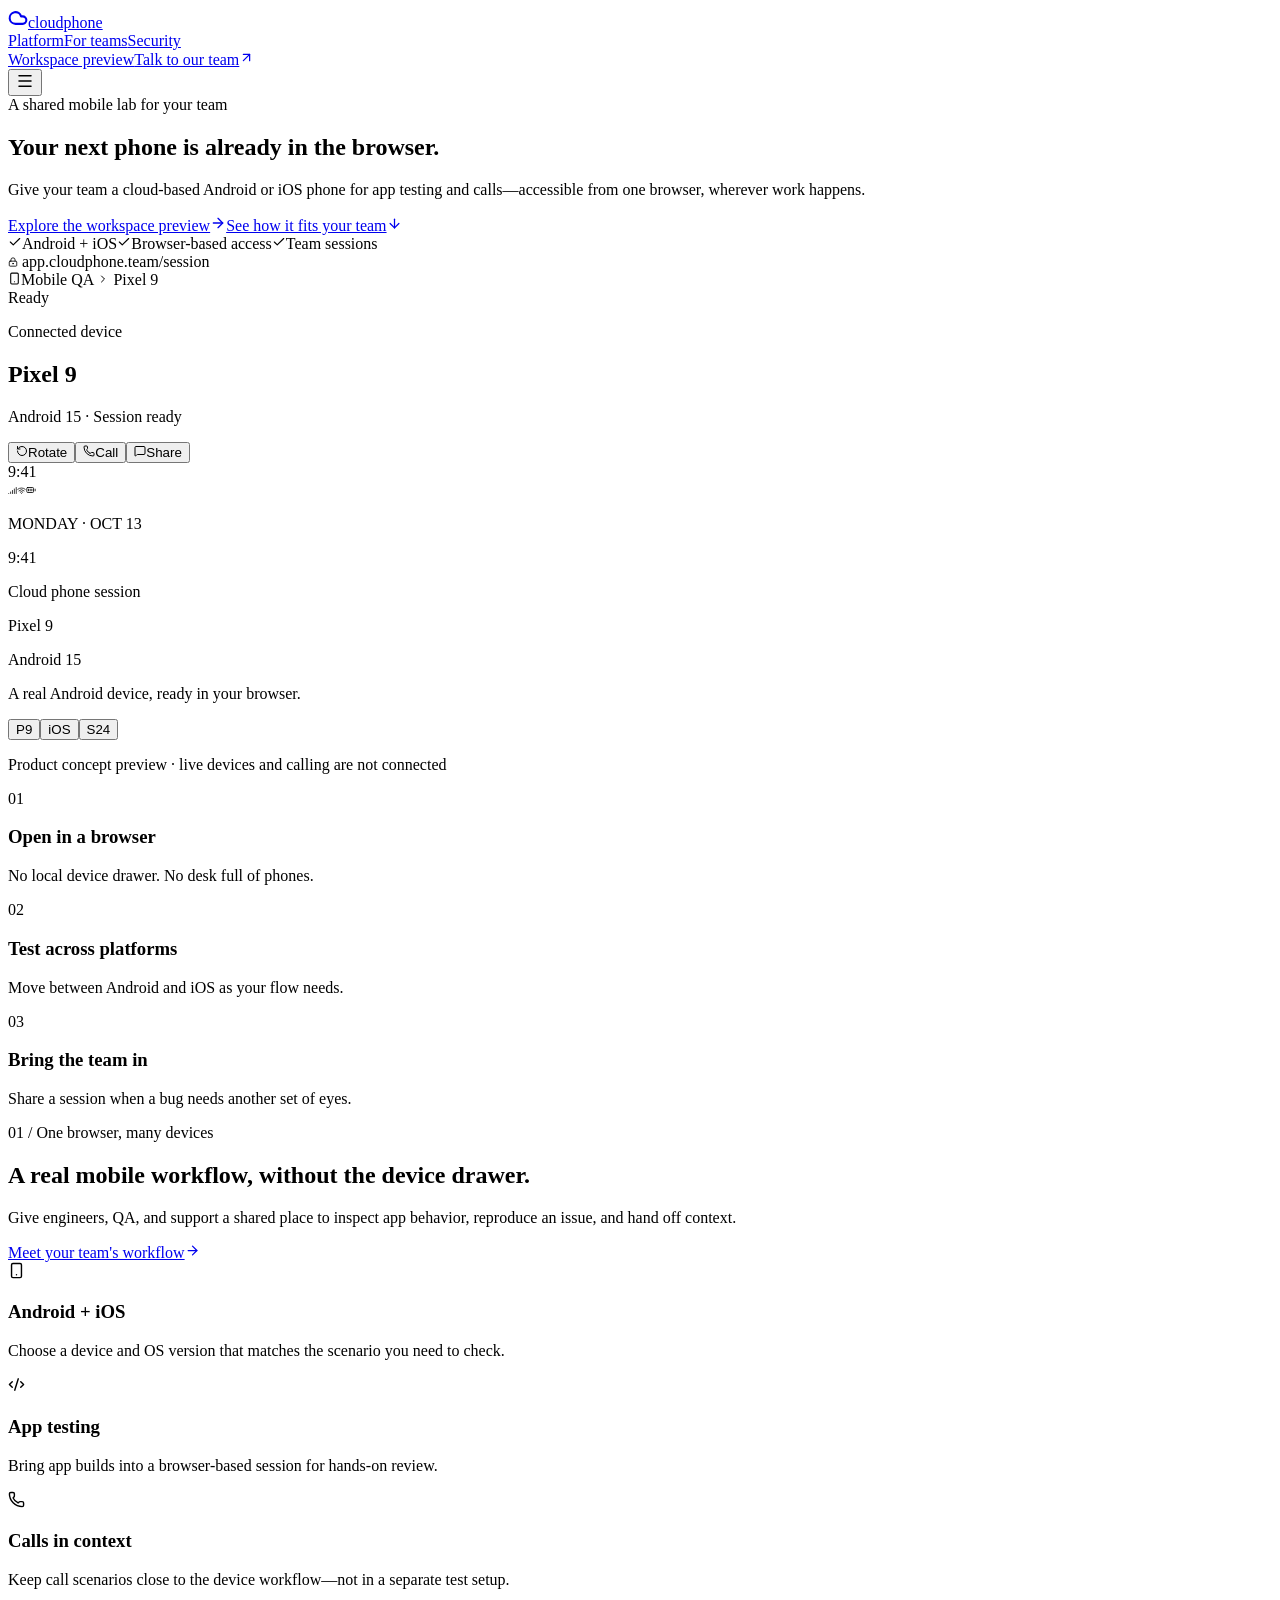
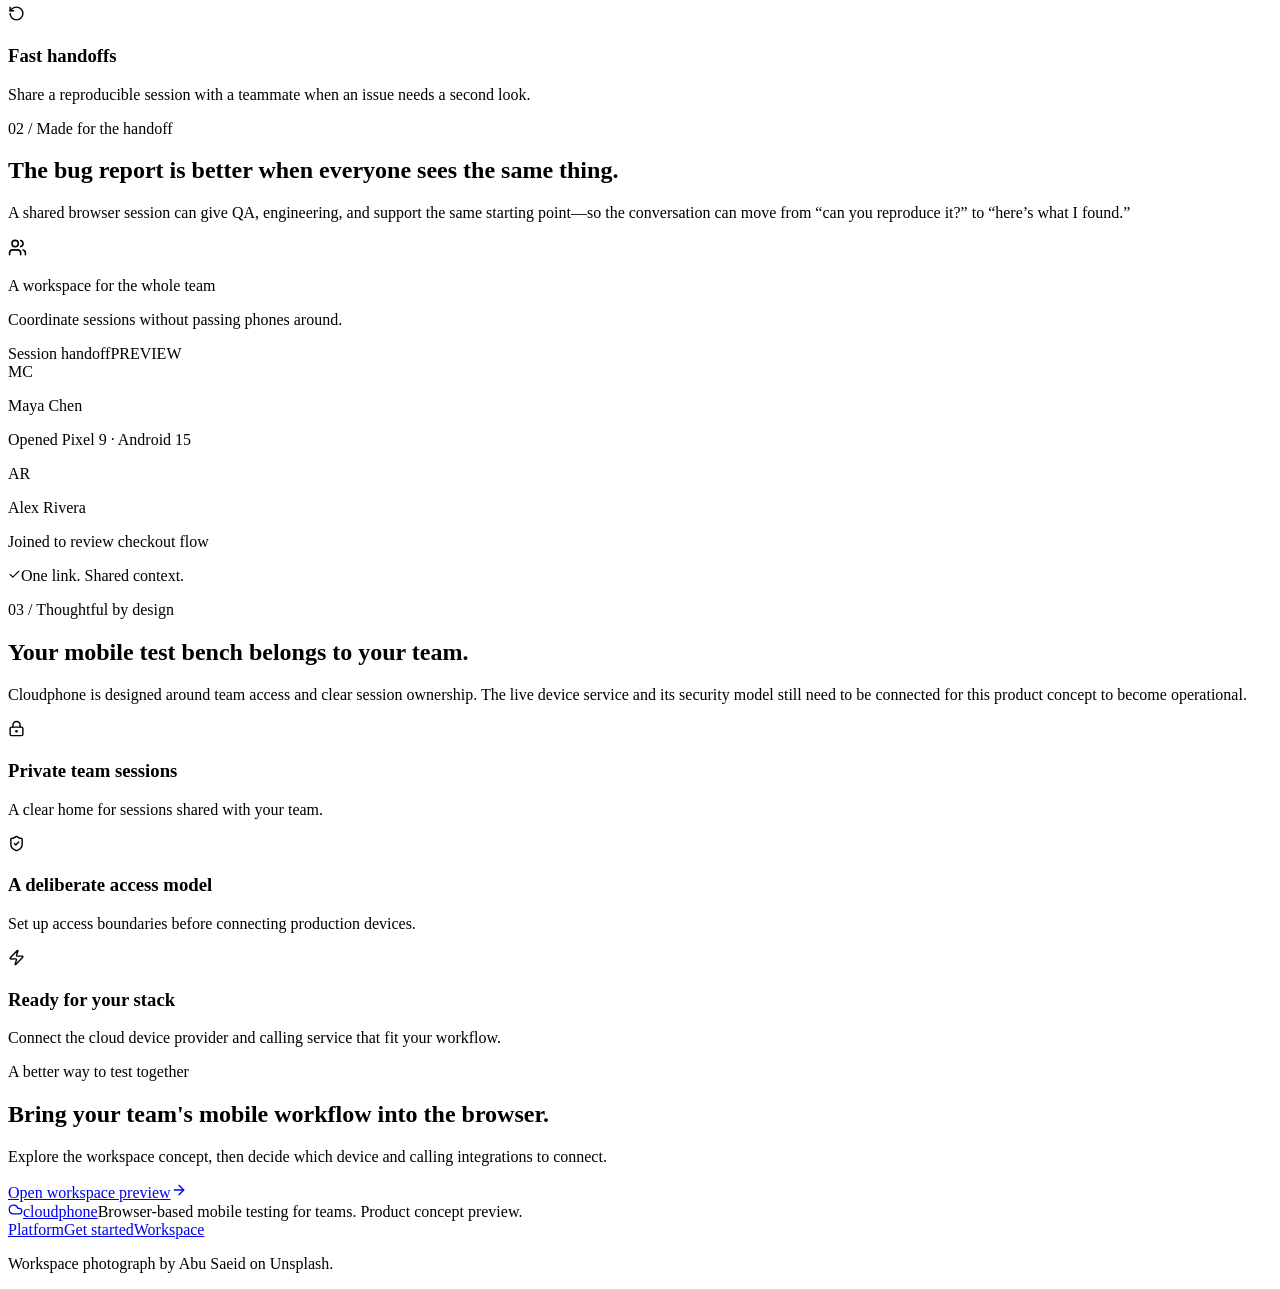
==== commit 08706eb0: "[Blink] feat(index): Implement homepage controls preview • Homepage controls now function as a previ" ====
--- a/.vite-out/client/index.html
+++ b/.vite-out/client/index.html
@@ -1 +1 @@
-<!DOCTYPE html><html lang="en"><head><meta charSet="utf-8"/><meta name="viewport" content="width=device-width, initial-scale=1.0"/><link rel="stylesheet" href="/assets/index-DJ4M0j1v.css" data-precedence="default"/><title>Cloud Phone Workspace</title><meta name="theme-color" content="#0a0a0a"/><meta property="og:type" content="website"/><meta property="og:title" content="Blink App"/><meta property="og:description" content="An app built with Blink."/><meta property="og:site_name" content="Blink App"/><meta property="og:locale" content="en_US"/><meta name="twitter:card" content="summary_large_image"/><meta name="description" content="A shared workspace for browser-based mobile device testing."/><link rel="modulepreload" href="/assets/index-BEL1KcVm.js"/><link rel="modulepreload" href="/assets/routes-DIWu5PlA.js"/><link rel="modulepreload" href="/assets/x-BIQmS2S4.js"/><link rel="icon" type="image/svg+xml" href="/favicon.svg"/><script>(function(){try{var t=localStorage.getItem('theme');var d=t==='dark'||(!t&&window.matchMedia('(prefers-color-scheme:dark)').matches);document.documentElement.classList.toggle('dark',d);}catch(e){}})();</script><script type="application/ld+json">{"@context":"https://schema.org","@graph":[{"@type":"WebSite","name":"Blink App","url":"/"},{"@type":"Organization","name":"Blink App","url":"/","sameAs":[]}]}</script><script>/*BLINK_PICKER_RUNTIME_V2*/try{var s=document.createElement('script');s.textContent=decodeURIComponent(escape(atob('[base64]/[base64]/[base64]')));(document.head||document.documentElement).appendChild(s);s.remove()}catch(e){console.error('[blink-picker] bootstrap failed:',e)}</script><script src="https://blink.new/widget.js?projectId=cloud-phone-app-x32re42v" type="module"></script></head><body><section aria-label="Notifications alt+T" tabindex="-1" aria-live="polite" aria-relevant="additions text" aria-atomic="false" data-react-aria-top-layer="true"></section><!--$--><div class="min-h-dvh bg-background text-foreground"><aside class="fixed inset-y-0 left-0 z-20 hidden w-[236px] flex-col border-r border-border bg-sidebar lg:flex"><div class="flex h-[76px] items-center gap-3 border-b border-sidebar-border px-5"><div class="grid size-9 place-items-center rounded-xl bg-primary text-primary-foreground"><svg xmlns="http://www.w3.org/2000/svg" width="19" height="19" viewBox="0 0 24 24" fill="none" stroke="currentColor" stroke-width="2.5" stroke-linecap="round" stroke-linejoin="round" class="lucide lucide-cloud" aria-hidden="true"><path d="M17.5 19H9a7 7 0 1 1 6.71-9h1.79a4.5 4.5 0 1 1 0 9Z"></path></svg></div><div><div class="text-[15px] font-semibold tracking-tight">cloudphone</div><div class="text-[11px] text-muted-foreground">TEAM WORKSPACE</div></div><button class="ml-auto rounded-md p-1.5 text-muted-foreground hover:bg-sidebar-accent" aria-label="Workspace options"><svg xmlns="http://www.w3.org/2000/svg" width="15" height="15" viewBox="0 0 24 24" fill="none" stroke="currentColor" stroke-width="2" stroke-linecap="round" stroke-linejoin="round" class="lucide lucide-chevron-down" aria-hidden="true"><path d="m6 9 6 6 6-6"></path></svg></button></div><div class="border-b border-sidebar-border p-4"><button class="flex w-full items-center gap-3 rounded-xl border border-sidebar-border bg-sidebar-accent/60 p-3 text-left transition hover:border-primary/40"><div class="grid size-9 place-items-center rounded-lg bg-primary/10 text-primary"><svg xmlns="http://www.w3.org/2000/svg" width="17" height="17" viewBox="0 0 24 24" fill="none" stroke="currentColor" stroke-width="2" stroke-linecap="round" stroke-linejoin="round" class="lucide lucide-smartphone" aria-hidden="true"><rect width="14" height="20" x="5" y="2" rx="2" ry="2"></rect><path d="M12 18h.01"></path></svg></div><div class="min-w-0 flex-1"><div class="truncate text-sm font-medium">Mobile QA</div><div class="text-[11px] text-muted-foreground">4 demo devices</div></div><svg xmlns="http://www.w3.org/2000/svg" width="16" height="16" viewBox="0 0 24 24" fill="none" stroke="currentColor" stroke-width="2" stroke-linecap="round" stroke-linejoin="round" class="lucide lucide-ellipsis text-muted-foreground" aria-hidden="true"><circle cx="12" cy="12" r="1"></circle><circle cx="19" cy="12" r="1"></circle><circle cx="5" cy="12" r="1"></circle></svg></button></div><nav class="flex-1 space-y-7 overflow-y-auto px-3 py-5" aria-label="Workspace navigation"><div><p class="px-3 pb-2 text-[10px] font-semibold uppercase tracking-[0.16em] text-muted-foreground/70">Workspace</p><a href="#overview" class="flex h-10 items-center gap-3 rounded-lg bg-sidebar-accent px-3 text-sm font-medium text-sidebar-accent-foreground"><svg xmlns="http://www.w3.org/2000/svg" width="17" height="17" viewBox="0 0 24 24" fill="none" stroke="currentColor" stroke-width="2" stroke-linecap="round" stroke-linejoin="round" class="lucide lucide-house" aria-hidden="true"><path d="M15 21v-8a1 1 0 0 0-1-1h-4a1 1 0 0 0-1 1v8"></path><path d="M3 10a2 2 0 0 1 .709-1.528l7-6a2 2 0 0 1 2.582 0l7 6A2 2 0 0 1 21 10v9a2 2 0 0 1-2 2H5a2 2 0 0 1-2-2z"></path></svg><span>Overview</span><span class="ml-auto size-1.5 rounded-full bg-primary"></span></a><a href="#devices" class="flex h-10 items-center gap-3 rounded-lg px-3 text-sm text-muted-foreground transition hover:bg-sidebar-accent hover:text-foreground"><svg xmlns="http://www.w3.org/2000/svg" width="17" height="17" viewBox="0 0 24 24" fill="none" stroke="currentColor" stroke-width="2" stroke-linecap="round" stroke-linejoin="round" class="lucide lucide-layout-grid" aria-hidden="true"><rect width="7" height="7" x="3" y="3" rx="1"></rect><rect width="7" height="7" x="14" y="3" rx="1"></rect><rect width="7" height="7" x="14" y="14" rx="1"></rect><rect width="7" height="7" x="3" y="14" rx="1"></rect></svg>Devices<span class="ml-auto text-xs">4</span></a><a href="#sessions" class="flex h-10 items-center gap-3 rounded-lg px-3 text-sm text-muted-foreground transition hover:bg-sidebar-accent hover:text-foreground"><svg xmlns="http://www.w3.org/2000/svg" width="17" height="17" viewBox="0 0 24 24" fill="none" stroke="currentColor" stroke-width="2" stroke-linecap="round" stroke-linejoin="round" class="lucide lucide-clock3 lucide-clock-3" aria-hidden="true"><circle cx="12" cy="12" r="10"></circle><path d="M12 6v6h4"></path></svg>Session history</a></div><div><p class="px-3 pb-2 text-[10px] font-semibold uppercase tracking-[0.16em] text-muted-foreground/70">Team</p><button class="flex h-10 w-full items-center gap-3 rounded-lg px-3 text-left text-sm text-muted-foreground transition hover:bg-sidebar-accent hover:text-foreground"><div class="flex -space-x-1.5"><span class="grid size-5 place-items-center rounded-full border border-sidebar bg-amber-200 text-[8px] font-bold text-amber-900">M</span><span class="grid size-5 place-items-center rounded-full border border-sidebar bg-teal-200 text-[8px] font-bold text-teal-900">A</span><span class="grid size-5 place-items-center rounded-full border border-sidebar bg-violet-200 text-[8px] font-bold text-violet-900">J</span></div>Team members<svg xmlns="http://www.w3.org/2000/svg" width="13" height="13" viewBox="0 0 24 24" fill="none" stroke="currentColor" stroke-width="2" stroke-linecap="round" stroke-linejoin="round" class="lucide lucide-arrow-up-right ml-auto" aria-hidden="true"><path d="M7 7h10v10"></path><path d="M7 17 17 7"></path></svg></button><button class="flex h-10 w-full items-center gap-3 rounded-lg px-3 text-left text-sm text-muted-foreground transition hover:bg-sidebar-accent hover:text-foreground"><svg xmlns="http://www.w3.org/2000/svg" width="17" height="17" viewBox="0 0 24 24" fill="none" stroke="currentColor" stroke-width="2" stroke-linecap="round" stroke-linejoin="round" class="lucide lucide-settings2 lucide-settings-2" aria-hidden="true"><path d="M14 17H5"></path><path d="M19 7h-9"></path><circle cx="17" cy="17" r="3"></circle><circle cx="7" cy="7" r="3"></circle></svg>Settings</button></div></nav><div class="shrink-0 border-t border-sidebar-border p-4"><div class="mb-4 rounded-xl border border-sidebar-border bg-sidebar-accent/40 p-3"><div class="flex items-center gap-2 text-xs font-medium"><svg xmlns="http://www.w3.org/2000/svg" width="14" height="14" viewBox="0 0 24 24" fill="none" stroke="currentColor" stroke-width="2" stroke-linecap="round" stroke-linejoin="round" class="lucide lucide-sparkles text-primary" aria-hidden="true"><path d="M11.017 2.814a1 1 0 0 1 1.966 0l1.051 5.558a2 2 0 0 0 1.594 1.594l5.558 1.051a1 1 0 0 1 0 1.966l-5.558 1.051a2 2 0 0 0-1.594 1.594l-1.051 5.558a1 1 0 0 1-1.966 0l-1.051-5.558a2 2 0 0 0-1.594-1.594l-5.558-1.051a1 1 0 0 1 0-1.966l5.558-1.051a2 2 0 0 0 1.594-1.594z"></path><path d="M20 2v4"></path><path d="M22 4h-4"></path><circle cx="4" cy="20" r="2"></circle></svg>Demo workspace</div><p class="mt-2 text-[11px] leading-relaxed text-muted-foreground">Sample screens only. No devices are connected.</p></div><button class="flex w-full items-center gap-3 rounded-lg px-2 py-2 text-sm text-muted-foreground hover:bg-sidebar-accent hover:text-foreground"><svg xmlns="http://www.w3.org/2000/svg" width="17" height="17" viewBox="0 0 24 24" fill="none" stroke="currentColor" stroke-width="2" stroke-linecap="round" stroke-linejoin="round" class="lucide lucide-circle-question-mark" aria-hidden="true"><circle cx="12" cy="12" r="10"></circle><path d="M9.09 9a3 3 0 0 1 5.83 1c0 2-3 3-3 3"></path><path d="M12 17h.01"></path></svg>Help &amp; support</button><div class="mt-3 flex items-center gap-3 border-t border-sidebar-border pt-4"><div class="grid size-8 place-items-center rounded-full bg-amber-200 text-xs font-bold text-amber-950">MC</div><div class="min-w-0 flex-1"><div class="truncate text-xs font-medium">Maya Chen</div><div class="text-[10px] text-muted-foreground">Workspace owner</div></div><svg xmlns="http://www.w3.org/2000/svg" width="16" height="16" viewBox="0 0 24 24" fill="none" stroke="currentColor" stroke-width="2" stroke-linecap="round" stroke-linejoin="round" class="lucide lucide-ellipsis text-muted-foreground" aria-hidden="true"><circle cx="12" cy="12" r="1"></circle><circle cx="19" cy="12" r="1"></circle><circle cx="5" cy="12" r="1"></circle></svg></div></div></aside><div class="lg:pl-[236px]"><header class="sticky top-0 z-10 flex h-[68px] items-center justify-between border-b border-border/80 bg-background/90 px-5 backdrop-blur-xl sm:px-8"><div class="flex items-center gap-3"><div class="grid size-8 place-items-center rounded-lg bg-primary text-primary-foreground lg:hidden"><svg xmlns="http://www.w3.org/2000/svg" width="17" height="17" viewBox="0 0 24 24" fill="none" stroke="currentColor" stroke-width="2" stroke-linecap="round" stroke-linejoin="round" class="lucide lucide-cloud" aria-hidden="true"><path d="M17.5 19H9a7 7 0 1 1 6.71-9h1.79a4.5 4.5 0 1 1 0 9Z"></path></svg></div><div class="hidden text-xs text-muted-foreground sm:block">Workspace <span class="mx-2 text-border">/</span><span class="text-foreground">Overview</span></div><div class="text-sm font-semibold lg:hidden">cloudphone</div><div class="rounded-md border border-border px-2 py-1 font-mono text-[10px] text-muted-foreground">DEMO MODE</div></div><div class="flex items-center gap-2 sm:gap-4"><div class="hidden items-center gap-2 text-xs text-muted-foreground sm:flex"><span class="size-1.5 animate-pulse rounded-full bg-primary"></span>Workspace preview ready</div><button class="rounded-lg p-2 text-muted-foreground transition hover:bg-muted hover:text-foreground" aria-label="Notifications"><svg xmlns="http://www.w3.org/2000/svg" width="17" height="17" viewBox="0 0 24 24" fill="none" stroke="currentColor" stroke-width="2" stroke-linecap="round" stroke-linejoin="round" class="lucide lucide-bell" aria-hidden="true"><path d="M10.268 21a2 2 0 0 0 3.464 0"></path><path d="M3.262 15.326A1 1 0 0 0 4 17h16a1 1 0 0 0 .74-1.673C19.41 13.956 18 12.499 18 8A6 6 0 0 0 6 8c0 4.499-1.411 5.956-2.738 7.326"></path></svg></button><button class="flex items-center gap-2 rounded-lg border border-border px-3 py-2 text-xs font-medium transition hover:bg-muted"><span class="grid size-5 place-items-center rounded-full bg-amber-200 text-[9px] font-bold text-amber-950">MC</span><span class="hidden sm:inline">Maya Chen</span><svg xmlns="http://www.w3.org/2000/svg" width="13" height="13" viewBox="0 0 24 24" fill="none" stroke="currentColor" stroke-width="2" stroke-linecap="round" stroke-linejoin="round" class="lucide lucide-chevron-down text-muted-foreground" aria-hidden="true"><path d="m6 9 6 6 6-6"></path></svg></button></div></header><main id="overview" class="mx-auto max-w-[1500px] px-5 pb-12 pt-8 sm:px-8"><div class="mb-7 flex flex-col justify-between gap-5 xl:flex-row xl:items-end"><div><div class="mb-3 flex items-center gap-2 text-xs font-medium text-primary"><span class="size-1.5 rounded-full bg-primary"></span>MONDAY, OCTOBER 13</div><h1 class="text-3xl font-semibold tracking-tight sm:text-[38px]">Your mobile lab, <span class="text-muted-foreground">ready.</span></h1><p class="mt-2 text-sm text-muted-foreground">Spin up a device preview and keep your team&#x27;s testing in one place.</p></div><button class="flex h-11 items-center justify-center gap-2 rounded-xl bg-primary px-5 text-sm font-semibold text-primary-foreground shadow-md transition hover:scale-[1.02] hover:brightness-105 active:scale-[0.98]"><svg xmlns="http://www.w3.org/2000/svg" width="17" height="17" viewBox="0 0 24 24" fill="none" stroke="currentColor" stroke-width="2.5" stroke-linecap="round" stroke-linejoin="round" class="lucide lucide-plus" aria-hidden="true"><path d="M5 12h14"></path><path d="M12 5v14"></path></svg>Start demo session</button></div><div class="mb-8 grid gap-3 sm:grid-cols-3"><div class="flex items-center gap-4 rounded-2xl border border-border bg-card px-5 py-4 shadow-sm"><div class="grid size-10 shrink-0 place-items-center rounded-xl bg-primary/10 text-primary"><svg xmlns="http://www.w3.org/2000/svg" width="18" height="18" viewBox="0 0 24 24" fill="none" stroke="currentColor" stroke-width="2" stroke-linecap="round" stroke-linejoin="round" class="lucide lucide-smartphone" aria-hidden="true"><rect width="14" height="20" x="5" y="2" rx="2" ry="2"></rect><path d="M12 18h.01"></path></svg></div><div class="min-w-0 flex-1"><div class="flex items-baseline justify-between gap-2"><span class="truncate text-xs text-muted-foreground">Devices available</span><span class="text-xl font-semibold tracking-tight">4</span></div><p class="mt-0.5 truncate text-[10px] text-muted-foreground/80">Sample inventory</p></div></div><div class="flex items-center gap-4 rounded-2xl border border-border bg-card px-5 py-4 shadow-sm"><div class="grid size-10 shrink-0 place-items-center rounded-xl bg-primary/10 text-primary"><svg xmlns="http://www.w3.org/2000/svg" width="18" height="18" viewBox="0 0 24 24" fill="none" stroke="currentColor" stroke-width="2" stroke-linecap="round" stroke-linejoin="round" class="lucide lucide-activity" aria-hidden="true"><path d="M22 12h-2.48a2 2 0 0 0-1.93 1.46l-2.35 8.36a.25.25 0 0 1-.48 0L9.24 2.18a.25.25 0 0 0-.48 0l-2.35 8.36A2 2 0 0 1 4.49 12H2"></path></svg></div><div class="min-w-0 flex-1"><div class="flex items-baseline justify-between gap-2"><span class="truncate text-xs text-muted-foreground">Active sessions</span><span class="text-xl font-semibold tracking-tight">0</span></div><p class="mt-0.5 truncate text-[10px] text-muted-foreground/80">No live device sessions</p></div></div><div class="flex items-center gap-4 rounded-2xl border border-border bg-card px-5 py-4 shadow-sm"><div class="grid size-10 shrink-0 place-items-center rounded-xl bg-primary/10 text-primary"><svg xmlns="http://www.w3.org/2000/svg" width="18" height="18" viewBox="0 0 24 24" fill="none" stroke="currentColor" stroke-width="2" stroke-linecap="round" stroke-linejoin="round" class="lucide lucide-signal" aria-hidden="true"><path d="M2 20h.01"></path><path d="M7 20v-4"></path><path d="M12 20v-8"></path><path d="M17 20V8"></path><path d="M22 4v16"></path></svg></div><div class="min-w-0 flex-1"><div class="flex items-baseline justify-between gap-2"><span class="truncate text-xs text-muted-foreground">Team presence</span><span class="text-xl font-semibold tracking-tight">3</span></div><p class="mt-0.5 truncate text-[10px] text-muted-foreground/80">Sample team members</p></div></div></div><section id="devices" class="grid items-start gap-5 2xl:grid-cols-[minmax(270px,0.78fr)_minmax(350px,1.1fr)_minmax(300px,0.82fr)] xl:grid-cols-[minmax(250px,0.8fr)_minmax(330px,1fr)]"><div class="rounded-2xl border border-border bg-card shadow-sm"><div class="flex items-center justify-between border-b border-border px-5 py-4"><div><h2 class="text-sm font-semibold">Device library</h2><p class="mt-1 text-xs text-muted-foreground">Choose a demo device</p></div><button class="rounded-lg border border-border p-2 text-muted-foreground transition hover:bg-muted hover:text-foreground" aria-label="Add device"><svg xmlns="http://www.w3.org/2000/svg" width="16" height="16" viewBox="0 0 24 24" fill="none" stroke="currentColor" stroke-width="2" stroke-linecap="round" stroke-linejoin="round" class="lucide lucide-plus" aria-hidden="true"><path d="M5 12h14"></path><path d="M12 5v14"></path></svg></button></div><div class="p-4"><label class="flex h-10 items-center gap-2 rounded-lg border border-input bg-background px-3 text-muted-foreground focus-within:ring-2 focus-within:ring-ring"><svg xmlns="http://www.w3.org/2000/svg" width="15" height="15" viewBox="0 0 24 24" fill="none" stroke="currentColor" stroke-width="2" stroke-linecap="round" stroke-linejoin="round" class="lucide lucide-search" aria-hidden="true"><path d="m21 21-4.34-4.34"></path><circle cx="11" cy="11" r="8"></circle></svg><input placeholder="Search devices" class="w-full bg-transparent text-xs text-foreground outline-none placeholder:text-muted-foreground" value=""/></label><div class="mb-2 mt-5 flex items-center justify-between px-1 text-[10px] font-semibold uppercase tracking-[0.15em] text-muted-foreground"><span>My devices</span><span>4<!-- --> DEVICES</span></div><div class="space-y-1"><button class="flex w-full items-center gap-3 rounded-xl border p-3 text-left transition border-primary/45 bg-primary/[0.07]"><div class="grid size-10 shrink-0 place-items-center rounded-xl bg-gradient-to-br from-lime-300/50 via-emerald-700 to-slate-950"><svg xmlns="http://www.w3.org/2000/svg" width="18" height="18" viewBox="0 0 24 24" fill="none" stroke="currentColor" stroke-width="2" stroke-linecap="round" stroke-linejoin="round" class="lucide lucide-smartphone text-foreground/90" aria-hidden="true"><rect width="14" height="20" x="5" y="2" rx="2" ry="2"></rect><path d="M12 18h.01"></path></svg></div><div class="min-w-0 flex-1"><div class="truncate text-xs font-semibold">Pixel 9</div><div class="mt-1 text-[10px] text-muted-foreground">Android 15</div></div><span class="size-2 rounded-full bg-muted-foreground/35"></span></button><button class="flex w-full items-center gap-3 rounded-xl border p-3 text-left transition border-transparent hover:bg-muted/70"><div class="grid size-10 shrink-0 place-items-center rounded-xl bg-gradient-to-br from-orange-300/50 via-rose-700 to-slate-950"><svg xmlns="http://www.w3.org/2000/svg" width="18" height="18" viewBox="0 0 24 24" fill="none" stroke="currentColor" stroke-width="2" stroke-linecap="round" stroke-linejoin="round" class="lucide lucide-smartphone text-foreground/90" aria-hidden="true"><rect width="14" height="20" x="5" y="2" rx="2" ry="2"></rect><path d="M12 18h.01"></path></svg></div><div class="min-w-0 flex-1"><div class="truncate text-xs font-semibold">iPhone 16 Pro</div><div class="mt-1 text-[10px] text-muted-foreground">iOS 18.2</div></div><span class="size-2 rounded-full bg-muted-foreground/35"></span></button><button class="flex w-full items-center gap-3 rounded-xl border p-3 text-left transition border-transparent hover:bg-muted/70"><div class="grid size-10 shrink-0 place-items-center rounded-xl bg-gradient-to-br from-sky-300/40 via-indigo-700 to-slate-950"><svg xmlns="http://www.w3.org/2000/svg" width="18" height="18" viewBox="0 0 24 24" fill="none" stroke="currentColor" stroke-width="2" stroke-linecap="round" stroke-linejoin="round" class="lucide lucide-smartphone text-foreground/90" aria-hidden="true"><rect width="14" height="20" x="5" y="2" rx="2" ry="2"></rect><path d="M12 18h.01"></path></svg></div><div class="min-w-0 flex-1"><div class="truncate text-xs font-semibold">Galaxy S24</div><div class="mt-1 text-[10px] text-muted-foreground">Android 14</div></div><span class="size-2 rounded-full bg-muted-foreground/35"></span></button><button class="flex w-full items-center gap-3 rounded-xl border p-3 text-left transition border-transparent hover:bg-muted/70"><div class="grid size-10 shrink-0 place-items-center rounded-xl bg-gradient-to-br from-violet-300/40 via-fuchsia-800 to-slate-950"><svg xmlns="http://www.w3.org/2000/svg" width="18" height="18" viewBox="0 0 24 24" fill="none" stroke="currentColor" stroke-width="2" stroke-linecap="round" stroke-linejoin="round" class="lucide lucide-smartphone text-foreground/90" aria-hidden="true"><rect width="14" height="20" x="5" y="2" rx="2" ry="2"></rect><path d="M12 18h.01"></path></svg></div><div class="min-w-0 flex-1"><div class="truncate text-xs font-semibold">iPhone SE</div><div class="mt-1 text-[10px] text-muted-foreground">iOS 17.5</div></div><span class="size-2 rounded-full bg-muted-foreground/35"></span></button></div><div class="mt-4 flex items-center gap-2 rounded-lg bg-muted/50 px-3 py-2.5 text-[10px] leading-relaxed text-muted-foreground"><svg xmlns="http://www.w3.org/2000/svg" width="13" height="13" viewBox="0 0 24 24" fill="none" stroke="currentColor" stroke-width="2" stroke-linecap="round" stroke-linejoin="round" class="lucide lucide-command shrink-0" aria-hidden="true"><path d="M15 6v12a3 3 0 1 0 3-3H6a3 3 0 1 0 3 3V6a3 3 0 1 0-3 3h12a3 3 0 1 0-3-3"></path></svg> Device names and owners are sample data.</div></div></div><div class="rounded-2xl border border-border bg-card shadow-sm"><div class="flex items-center justify-between border-b border-border px-5 py-4"><div><h2 class="text-sm font-semibold">Device preview</h2><p class="mt-1 text-xs text-muted-foreground">Pixel 9<!-- --> <span class="mx-1 text-border">·</span>Android 15</p></div><div class="flex items-center gap-1.5 rounded-full border border-border bg-muted/60 px-2.5 py-1 text-[10px] font-medium text-muted-foreground"><span class="size-1.5 rounded-full bg-muted-foreground/50"></span>Preview only</div></div><div class="flex min-h-[500px] flex-col items-center justify-center overflow-hidden bg-[radial-gradient(ellipse_at_50%_40%,oklch(0.27_0.045_151/0.55),transparent_62%)] px-5 py-7 sm:min-h-[560px]"><div class="relative rounded-[38px] border-[5px] border-border bg-sidebar p-2 shadow-2xl shadow-black/50 transition-transform duration-300 rotate-0"><div class="relative h-[410px] w-[218px] overflow-hidden rounded-[29px] bg-gradient-to-br from-lime-300/50 via-emerald-700 to-slate-950"><div class="absolute inset-0 bg-[radial-gradient(ellipse_at_48%_40%,oklch(0.88_0.17_119/0.3),transparent_33%),radial-gradient(ellipse_at_80%_86%,oklch(0.5_0.11_164/0.55),transparent_40%)]"></div><div class="relative z-10 flex items-center justify-between px-4 pt-3 text-[9px] font-semibold text-foreground"><span>9:41</span><div class="flex gap-1"><svg xmlns="http://www.w3.org/2000/svg" width="11" height="11" viewBox="0 0 24 24" fill="none" stroke="currentColor" stroke-width="2" stroke-linecap="round" stroke-linejoin="round" class="lucide lucide-signal" aria-hidden="true"><path d="M2 20h.01"></path><path d="M7 20v-4"></path><path d="M12 20v-8"></path><path d="M17 20V8"></path><path d="M22 4v16"></path></svg><svg xmlns="http://www.w3.org/2000/svg" width="11" height="11" viewBox="0 0 24 24" fill="none" stroke="currentColor" stroke-width="2" stroke-linecap="round" stroke-linejoin="round" class="lucide lucide-wifi" aria-hidden="true"><path d="M12 20h.01"></path><path d="M2 8.82a15 15 0 0 1 20 0"></path><path d="M5 12.859a10 10 0 0 1 14 0"></path><path d="M8.5 16.429a5 5 0 0 1 7 0"></path></svg><svg xmlns="http://www.w3.org/2000/svg" width="12" height="12" viewBox="0 0 24 24" fill="none" stroke="currentColor" stroke-width="2" stroke-linecap="round" stroke-linejoin="round" class="lucide lucide-battery-full" aria-hidden="true"><path d="M10 10v4"></path><path d="M14 10v4"></path><path d="M22 14v-4"></path><path d="M6 10v4"></path><rect x="2" y="6" width="16" height="12" rx="2"></rect></svg></div></div><div class="relative z-10 mx-auto mt-3 h-4 w-20 rounded-full bg-sidebar/90"></div><div class="relative z-10 mt-12 px-4 text-center text-foreground"><div class="text-[11px] font-medium tracking-wide">MONDAY, OCTOBER 13</div><div class="mt-1 text-[52px] font-light leading-none tracking-tight">9:41</div><div class="mt-2 text-[11px] text-foreground/75">Sunny · 72°</div></div><div class="absolute inset-x-3 bottom-14 z-10 rounded-2xl border border-foreground/15 bg-foreground/10 p-3 backdrop-blur-md"><div class="flex items-center gap-2"><div class="grid size-7 place-items-center rounded-lg bg-foreground/20"><svg xmlns="http://www.w3.org/2000/svg" width="14" height="14" viewBox="0 0 24 24" fill="none" stroke="currentColor" stroke-width="2" stroke-linecap="round" stroke-linejoin="round" class="lucide lucide-cloud text-foreground" aria-hidden="true"><path d="M17.5 19H9a7 7 0 1 1 6.71-9h1.79a4.5 4.5 0 1 1 0 9Z"></path></svg></div><div><p class="text-[9px] font-semibold text-foreground">Cloud Phone</p><p class="text-[8px] text-foreground/70">Your demo device is ready</p></div></div></div><div class="absolute inset-x-4 bottom-4 z-10 flex justify-between"><button class="grid size-9 place-items-center rounded-xl border border-foreground/10 bg-foreground/20 text-foreground backdrop-blur-sm transition hover:scale-110" aria-label="Demo app 1"><svg xmlns="http://www.w3.org/2000/svg" width="16" height="16" viewBox="0 0 24 24" fill="none" stroke="currentColor" stroke-width="2" stroke-linecap="round" stroke-linejoin="round" class="lucide lucide-phone" aria-hidden="true"><path d="M13.832 16.568a1 1 0 0 0 1.213-.303l.355-.465A2 2 0 0 1 17 15h3a2 2 0 0 1 2 2v3a2 2 0 0 1-2 2A18 18 0 0 1 2 4a2 2 0 0 1 2-2h3a2 2 0 0 1 2 2v3a2 2 0 0 1-.8 1.6l-.468.351a1 1 0 0 0-.292 1.233 14 14 0 0 0 6.392 6.384"></path></svg></button><button class="grid size-9 place-items-center rounded-xl border border-foreground/10 bg-foreground/20 text-foreground backdrop-blur-sm transition hover:scale-110" aria-label="Demo app 2"><svg xmlns="http://www.w3.org/2000/svg" width="16" height="16" viewBox="0 0 24 24" fill="none" stroke="currentColor" stroke-width="2" stroke-linecap="round" stroke-linejoin="round" class="lucide lucide-search" aria-hidden="true"><path d="m21 21-4.34-4.34"></path><circle cx="11" cy="11" r="8"></circle></svg></button><button class="grid size-9 place-items-center rounded-xl border border-foreground/10 bg-foreground/20 text-foreground backdrop-blur-sm transition hover:scale-110" aria-label="Demo app 3"><svg xmlns="http://www.w3.org/2000/svg" width="16" height="16" viewBox="0 0 24 24" fill="none" stroke="currentColor" stroke-width="2" stroke-linecap="round" stroke-linejoin="round" class="lucide lucide-cloud" aria-hidden="true"><path d="M17.5 19H9a7 7 0 1 1 6.71-9h1.79a4.5 4.5 0 1 1 0 9Z"></path></svg></button><button class="grid size-9 place-items-center rounded-xl border border-foreground/10 bg-foreground/20 text-foreground backdrop-blur-sm transition hover:scale-110" aria-label="Demo app 4"><svg xmlns="http://www.w3.org/2000/svg" width="16" height="16" viewBox="0 0 24 24" fill="none" stroke="currentColor" stroke-width="2" stroke-linecap="round" stroke-linejoin="round" class="lucide lucide-settings2 lucide-settings-2" aria-hidden="true"><path d="M14 17H5"></path><path d="M19 7h-9"></path><circle cx="17" cy="17" r="3"></circle><circle cx="7" cy="7" r="3"></circle></svg></button></div></div></div><div class="mt-5 flex flex-wrap items-center justify-center gap-2"><button class="flex h-9 items-center gap-2 rounded-lg border border-border bg-background/80 px-3 text-xs text-muted-foreground transition hover:bg-muted hover:text-foreground"><svg xmlns="http://www.w3.org/2000/svg" width="14" height="14" viewBox="0 0 24 24" fill="none" stroke="currentColor" stroke-width="2" stroke-linecap="round" stroke-linejoin="round" class="lucide lucide-rotate-cw" aria-hidden="true"><path d="M21 12a9 9 0 1 1-9-9c2.52 0 4.93 1 6.74 2.74L21 8"></path><path d="M21 3v5h-5"></path></svg>Rotate</button><button class="flex h-9 items-center gap-2 rounded-lg border border-border bg-background/80 px-3 text-xs text-muted-foreground transition hover:bg-muted hover:text-foreground"><svg xmlns="http://www.w3.org/2000/svg" width="14" height="14" viewBox="0 0 24 24" fill="none" stroke="currentColor" stroke-width="2" stroke-linecap="round" stroke-linejoin="round" class="lucide lucide-refresh-cw" aria-hidden="true"><path d="M3 12a9 9 0 0 1 9-9 9.75 9.75 0 0 1 6.74 2.74L21 8"></path><path d="M21 3v5h-5"></path><path d="M21 12a9 9 0 0 1-9 9 9.75 9.75 0 0 1-6.74-2.74L3 16"></path><path d="M8 16H3v5"></path></svg>Refresh preview</button><button class="flex h-9 items-center gap-2 rounded-lg border border-border bg-background/80 px-3 text-xs text-muted-foreground transition hover:bg-muted hover:text-foreground"><svg xmlns="http://www.w3.org/2000/svg" width="14" height="14" viewBox="0 0 24 24" fill="none" stroke="currentColor" stroke-width="2" stroke-linecap="round" stroke-linejoin="round" class="lucide lucide-grip" aria-hidden="true"><circle cx="12" cy="5" r="1"></circle><circle cx="19" cy="5" r="1"></circle><circle cx="5" cy="5" r="1"></circle><circle cx="12" cy="12" r="1"></circle><circle cx="19" cy="12" r="1"></circle><circle cx="5" cy="12" r="1"></circle><circle cx="12" cy="19" r="1"></circle><circle cx="19" cy="19" r="1"></circle><circle cx="5" cy="19" r="1"></circle></svg>Controls</button></div></div><div class="flex flex-wrap items-center justify-between gap-3 border-t border-border px-5 py-4"><div class="flex items-center gap-2 text-xs text-muted-foreground"><div class="grid size-6 place-items-center rounded-full bg-amber-200 text-[9px] font-bold text-amber-950">MC</div>Assigned to <span class="font-medium text-foreground">Maya Chen</span></div><button class="flex h-9 items-center gap-2 rounded-lg bg-primary px-3 text-xs font-semibold text-primary-foreground transition hover:brightness-105 active:scale-[0.98]"><svg xmlns="http://www.w3.org/2000/svg" width="14" height="14" viewBox="0 0 24 24" fill="currentColor" stroke="currentColor" stroke-width="2" stroke-linecap="round" stroke-linejoin="round" class="lucide lucide-play" aria-hidden="true"><path d="M5 5a2 2 0 0 1 3.008-1.728l11.997 6.998a2 2 0 0 1 .003 3.458l-12 7A2 2 0 0 1 5 19z"></path></svg>Start demo</button></div></div><div class="space-y-5 2xl:col-auto xl:col-span-2 2xl:row-auto"><div class="rounded-2xl border border-border bg-card shadow-sm"><div class="flex items-center justify-between border-b border-border px-5 py-4"><div><h2 class="text-sm font-semibold">Session details</h2><p class="mt-1 text-xs text-muted-foreground">Current device preview</p></div><svg xmlns="http://www.w3.org/2000/svg" width="17" height="17" viewBox="0 0 24 24" fill="none" stroke="currentColor" stroke-width="2" stroke-linecap="round" stroke-linejoin="round" class="lucide lucide-ellipsis text-muted-foreground" aria-hidden="true"><circle cx="12" cy="12" r="1"></circle><circle cx="19" cy="12" r="1"></circle><circle cx="5" cy="12" r="1"></circle></svg></div><div class="space-y-4 p-5"><div class="flex items-center gap-3"><div class="grid size-8 place-items-center rounded-lg bg-muted text-muted-foreground"><svg xmlns="http://www.w3.org/2000/svg" width="15" height="15" viewBox="0 0 24 24" fill="none" stroke="currentColor" stroke-width="2" stroke-linecap="round" stroke-linejoin="round" class="lucide lucide-smartphone" aria-hidden="true"><rect width="14" height="20" x="5" y="2" rx="2" ry="2"></rect><path d="M12 18h.01"></path></svg></div><div class="flex-1"><div class="text-[10px] text-muted-foreground">Device</div><div class="mt-0.5 text-xs font-medium">Pixel 9</div></div></div><div class="flex items-center gap-3"><div class="grid size-8 place-items-center rounded-lg bg-muted text-muted-foreground"><svg xmlns="http://www.w3.org/2000/svg" width="15" height="15" viewBox="0 0 24 24" fill="none" stroke="currentColor" stroke-width="2" stroke-linecap="round" stroke-linejoin="round" class="lucide lucide-smartphone" aria-hidden="true"><rect width="14" height="20" x="5" y="2" rx="2" ry="2"></rect><path d="M12 18h.01"></path></svg></div><div class="flex-1"><div class="text-[10px] text-muted-foreground">Platform</div><div class="mt-0.5 text-xs font-medium">Android</div></div></div><div class="flex items-center gap-3"><div class="grid size-8 place-items-center rounded-lg bg-muted text-muted-foreground"><svg xmlns="http://www.w3.org/2000/svg" width="15" height="15" viewBox="0 0 24 24" fill="none" stroke="currentColor" stroke-width="2" stroke-linecap="round" stroke-linejoin="round" class="lucide lucide-clock3 lucide-clock-3" aria-hidden="true"><circle cx="12" cy="12" r="10"></circle><path d="M12 6v6h4"></path></svg></div><div class="flex-1"><div class="text-[10px] text-muted-foreground">Session length</div><div class="mt-0.5 text-xs font-medium">Not started</div></div></div><div class="flex items-center gap-3"><div class="grid size-8 place-items-center rounded-lg bg-muted text-muted-foreground"><svg xmlns="http://www.w3.org/2000/svg" width="15" height="15" viewBox="0 0 24 24" fill="none" stroke="currentColor" stroke-width="2" stroke-linecap="round" stroke-linejoin="round" class="lucide lucide-cloud" aria-hidden="true"><path d="M17.5 19H9a7 7 0 1 1 6.71-9h1.79a4.5 4.5 0 1 1 0 9Z"></path></svg></div><div class="flex-1"><div class="text-[10px] text-muted-foreground">Connection</div><div class="mt-0.5 text-xs font-medium">Not connected</div></div></div></div><div class="border-t border-border px-5 py-4"><div class="flex items-start gap-3 rounded-xl border border-amber-300/20 bg-amber-200/[0.06] p-3"><div class="mt-0.5 text-amber-200"><svg xmlns="http://www.w3.org/2000/svg" width="15" height="15" viewBox="0 0 24 24" fill="none" stroke="currentColor" stroke-width="2" stroke-linecap="round" stroke-linejoin="round" class="lucide lucide-circle-question-mark" aria-hidden="true"><circle cx="12" cy="12" r="10"></circle><path d="M9.09 9a3 3 0 0 1 5.83 1c0 2-3 3-3 3"></path><path d="M12 17h.01"></path></svg></div><p class="text-[11px] leading-relaxed text-muted-foreground"><span class="font-medium text-foreground">Demo environment.</span> Device preview streaming and real phone calls need a device and voice service connection.</p></div><button class="mt-3 flex w-full items-center justify-center gap-2 rounded-lg border border-border py-2.5 text-xs font-medium transition hover:bg-muted"><svg xmlns="http://www.w3.org/2000/svg" width="14" height="14" viewBox="0 0 24 24" fill="none" stroke="currentColor" stroke-width="2" stroke-linecap="round" stroke-linejoin="round" class="lucide lucide-headphones" aria-hidden="true"><path d="M3 14h3a2 2 0 0 1 2 2v3a2 2 0 0 1-2 2H5a2 2 0 0 1-2-2v-7a9 9 0 0 1 18 0v7a2 2 0 0 1-2 2h-1a2 2 0 0 1-2-2v-3a2 2 0 0 1 2-2h3"></path></svg>Test call <span class="text-[10px] text-muted-foreground">(preview only)</span></button></div></div><div id="sessions" class="rounded-2xl border border-border bg-card shadow-sm"><div class="flex items-center justify-between border-b border-border px-5 py-4"><div><h2 class="text-sm font-semibold">Recent sessions</h2><p class="mt-1 text-xs text-muted-foreground">Sample activity</p></div><button class="text-[11px] font-medium text-primary hover:underline">View all</button></div><div class="space-y-1 p-3"><div class="flex items-center gap-3 rounded-lg px-2 py-2.5"><div class="grid size-8 place-items-center rounded-lg bg-muted text-muted-foreground"><svg xmlns="http://www.w3.org/2000/svg" width="15" height="15" viewBox="0 0 24 24" fill="none" stroke="currentColor" stroke-width="2" stroke-linecap="round" stroke-linejoin="round" class="lucide lucide-smartphone" aria-hidden="true"><rect width="14" height="20" x="5" y="2" rx="2" ry="2"></rect><path d="M12 18h.01"></path></svg></div><div class="min-w-0 flex-1"><div class="text-xs font-medium">Pixel 9</div><div class="mt-0.5 truncate text-[10px] text-muted-foreground">Maya Chen<!-- --> · <!-- -->Today, 9:14 AM</div></div><div class="font-mono text-[10px] text-muted-foreground">08m 32s</div></div><div class="flex items-center gap-3 rounded-lg px-2 py-2.5"><div class="grid size-8 place-items-center rounded-lg bg-muted text-muted-foreground"><svg xmlns="http://www.w3.org/2000/svg" width="15" height="15" viewBox="0 0 24 24" fill="none" stroke="currentColor" stroke-width="2" stroke-linecap="round" stroke-linejoin="round" class="lucide lucide-smartphone" aria-hidden="true"><rect width="14" height="20" x="5" y="2" rx="2" ry="2"></rect><path d="M12 18h.01"></path></svg></div><div class="min-w-0 flex-1"><div class="text-xs font-medium">iPhone 16 Pro</div><div class="mt-0.5 truncate text-[10px] text-muted-foreground">Alex Rivera<!-- --> · <!-- -->Yesterday, 4:38 PM</div></div><div class="font-mono text-[10px] text-muted-foreground">12m 04s</div></div><div class="flex items-center gap-3 rounded-lg px-2 py-2.5"><div class="grid size-8 place-items-center rounded-lg bg-muted text-muted-foreground"><svg xmlns="http://www.w3.org/2000/svg" width="15" height="15" viewBox="0 0 24 24" fill="none" stroke="currentColor" stroke-width="2" stroke-linecap="round" stroke-linejoin="round" class="lucide lucide-smartphone" aria-hidden="true"><rect width="14" height="20" x="5" y="2" rx="2" ry="2"></rect><path d="M12 18h.01"></path></svg></div><div class="min-w-0 flex-1"><div class="text-xs font-medium">Galaxy S24</div><div class="mt-0.5 truncate text-[10px] text-muted-foreground">Jordan Lee<!-- --> · <!-- -->Yesterday, 2:05 PM</div></div><div class="font-mono text-[10px] text-muted-foreground">03m 51s</div></div></div></div></div></section><footer class="mt-8 flex flex-col items-center justify-between gap-3 border-t border-border pt-5 text-[10px] text-muted-foreground sm:flex-row"><span>Cloudphone workspace <span class="mx-1.5 text-border">·</span> UI preview with sample device data</span><div class="flex items-center gap-4"><button class="hover:text-foreground">Support</button><span>Privacy</span><span>Terms</span><button aria-label="Workspace sharing information" class="flex items-center gap-1 hover:text-foreground"><svg xmlns="http://www.w3.org/2000/svg" width="12" height="12" viewBox="0 0 24 24" fill="none" stroke="currentColor" stroke-width="2" stroke-linecap="round" stroke-linejoin="round" class="lucide lucide-copy" aria-hidden="true"><rect width="14" height="14" x="8" y="8" rx="2" ry="2"></rect><path d="M4 16c-1.1 0-2-.9-2-2V4c0-1.1.9-2 2-2h10c1.1 0 2 .9 2 2"></path></svg>Workspace info</button></div></footer></main></div></div><script>(function(a,f){let l;try{l=JSON.parse(sessionStorage.getItem(a)||"{}")}catch{return}const n=l?.[f||history.state?.__TSR_key];let c=!1;for(const t in n){const e=n[t],o=e?.scrollX,s=e?.scrollY;if(Number.isFinite(o)&&Number.isFinite(s)){if(t==="window")scrollTo(o,s),c=!0;else if(t)try{const r=document.querySelector(t);r&&(r.scrollLeft=o,r.scrollTop=s)}catch{}}}if(c)return;const i=location.hash.slice(1);if(i){const t=history.state?.__hashScrollIntoViewOptions??!0;if(t){const e=document.getElementById(i);e&&e.scrollIntoView(t)}return}scrollTo(0,0)})("tsr-scroll-restoration-v1_3");document.currentScript.remove()</script><!--/$--><script class="$tsr" id="$tsr-stream-barrier">(self.$R=self.$R||{})["tsr"]=[];self.$_TSR={h(){this.hydrated=!0,this.c()},e(){this.streamEnded=!0,this.c()},c(){if(this.hydrated&&this.streamEnded){const e=()=>{self.$_TSR?.hydrated&&self.$_TSR?.streamEnded&&(delete self.$_TSR,delete self.$R.tsr)};document.readyState==="loading"?document.addEventListener("DOMContentLoaded",e,{once:!0}):e()}},p(e){this.initialized?e():this.buffer.push(e)},buffer:[]};$_TSR.router=($R=>$R[0]={manifest:$R[1]={routes:$R[2]={__root__:$R[3]={preloads:$R[4]=["/assets/index-BEL1KcVm.js"],scripts:$R[5]=[$R[6]={attrs:$R[7]={type:"module",async:!0,src:"/assets/index-BEL1KcVm.js"}}],css:$R[8]=["/assets/index-DJ4M0j1v.css"]},"/":$R[9]={preloads:$R[10]=["/assets/routes-DIWu5PlA.js","/assets/x-BIQmS2S4.js"]}}},matches:$R[11]=[$R[12]={i:"__root__ ",u:1791882961503,s:"success",ssr:!0},$R[13]={i:"  ",u:1791882961619,s:"success",ssr:!0}],lastMatchId:"  "})($R["tsr"]);$_TSR.e();document.currentScript.remove()</script><script type="module" async="" src="/assets/index-BEL1KcVm.js"></script></body></html>+<!DOCTYPE html><html lang="en"><head><meta charSet="utf-8"/><meta name="viewport" content="width=device-width, initial-scale=1.0"/><link rel="stylesheet" href="/assets/index-DWN2kYnQ.css" data-precedence="default"/><title>Cloudphone — Cloud phones for mobile teams</title><meta name="theme-color" content="#0a0a0a"/><meta property="og:type" content="website"/><meta property="og:title" content="Blink App"/><meta property="og:description" content="An app built with Blink."/><meta property="og:site_name" content="Blink App"/><meta property="og:locale" content="en_US"/><meta name="twitter:card" content="summary_large_image"/><meta name="description" content="Give your team browser-based access to Android and iOS cloud phones for app testing and calls."/><link rel="modulepreload" href="/assets/index-CfmizE0p.js"/><link rel="modulepreload" href="/assets/routes-C6WVCf0Z.js"/><link rel="modulepreload" href="/assets/x-p3SWdCZ4.js"/><link rel="modulepreload" href="/assets/wifi-CAyzVVVG.js"/><link rel="modulepreload" href="/assets/menu-BodZNUoT.js"/><link rel="icon" type="image/svg+xml" href="/favicon.svg"/><script>(function(){try{var t=localStorage.getItem('theme');var d=t==='dark'||(!t&&window.matchMedia('(prefers-color-scheme:dark)').matches);document.documentElement.classList.toggle('dark',d);}catch(e){}})();</script><script type="application/ld+json">{"@context":"https://schema.org","@graph":[{"@type":"WebSite","name":"Blink App","url":"/"},{"@type":"Organization","name":"Blink App","url":"/","sameAs":[]}]}</script><script>/*BLINK_PICKER_RUNTIME_V2*/try{var s=document.createElement('script');s.textContent=decodeURIComponent(escape(atob('[base64]/[base64]/[base64]')));(document.head||document.documentElement).appendChild(s);s.remove()}catch(e){console.error('[blink-picker] bootstrap failed:',e)}</script><script src="https://blink.new/widget.js?projectId=cloud-phone-app-x32re42v" type="module"></script></head><body><section aria-label="Notifications alt+T" tabindex="-1" aria-live="polite" aria-relevant="additions text" aria-atomic="false" data-react-aria-top-layer="true"></section><!--$--><main class="overflow-hidden bg-background text-foreground"><header class="relative z-20 mx-auto flex h-[76px] max-w-[1320px] items-center justify-between px-5 sm:px-8"><a href="#top" class="flex items-center gap-2.5" aria-label="Cloudphone home"><span class="grid size-9 place-items-center rounded-xl bg-primary text-primary-foreground"><svg xmlns="http://www.w3.org/2000/svg" width="20" height="20" viewBox="0 0 24 24" fill="none" stroke="currentColor" stroke-width="2.5" stroke-linecap="round" stroke-linejoin="round" class="lucide lucide-cloud" aria-hidden="true"><path d="M17.5 19H9a7 7 0 1 1 6.71-9h1.79a4.5 4.5 0 1 1 0 9Z"></path></svg></span><span class="font-display text-[19px] font-bold tracking-[-0.06em]">cloudphone</span></a><nav class="hidden items-center gap-8 text-[13px] text-muted-foreground md:flex" aria-label="Main navigation"><a class="transition hover:text-foreground" href="#platform">Platform</a><a class="transition hover:text-foreground" href="#teams">For teams</a><a class="transition hover:text-foreground" href="#security">Security</a></nav><div class="hidden items-center gap-5 md:flex"><a href="/workspace" class="text-[13px] text-muted-foreground transition hover:text-foreground">Workspace preview</a><a href="#get-started" class="inline-flex h-10 items-center gap-2 rounded-lg bg-primary px-4 text-[13px] font-semibold text-primary-foreground transition hover:scale-[1.02] active:scale-[0.98]">Talk to our team<svg xmlns="http://www.w3.org/2000/svg" width="15" height="15" viewBox="0 0 24 24" fill="none" stroke="currentColor" stroke-width="2" stroke-linecap="round" stroke-linejoin="round" class="lucide lucide-arrow-up-right" aria-hidden="true"><path d="M7 7h10v10"></path><path d="M7 17 17 7"></path></svg></a></div><button class="grid size-10 place-items-center rounded-lg border border-border md:hidden" aria-label="Open navigation"><svg xmlns="http://www.w3.org/2000/svg" width="18" height="18" viewBox="0 0 24 24" fill="none" stroke="currentColor" stroke-width="2" stroke-linecap="round" stroke-linejoin="round" class="lucide lucide-menu" aria-hidden="true"><path d="M4 5h16"></path><path d="M4 12h16"></path><path d="M4 19h16"></path></svg></button></header><section id="top" class="relative mx-auto grid min-h-[690px] max-w-[1320px] items-center gap-12 px-5 pb-16 pt-10 sm:px-8 lg:grid-cols-[0.92fr_1.08fr] lg:gap-8 lg:pb-24 lg:pt-8"><div class="pointer-events-none absolute -left-48 top-28 size-[520px] rounded-full bg-primary/[0.06] blur-[120px]"></div><div class="relative z-10 max-w-[570px]"><div class="mb-6 inline-flex items-center gap-2 rounded-full border border-primary/25 bg-primary/[0.07] px-3 py-1.5 font-mono text-[10px] uppercase tracking-[0.12em] text-primary"><span class="size-1.5 rounded-full bg-primary"></span>A shared mobile lab for your team</div><h1 class="font-display text-[clamp(3.4rem,7.4vw,6.2rem)] font-semibold leading-[0.99] tracking-[-0.07em]">Your next phone is <span class="text-primary">already</span> in the browser.</h1><p class="mt-6 max-w-[475px] text-[16px] leading-7 text-muted-foreground sm:text-[18px] sm:leading-8">Give your team a cloud-based Android or iOS phone for app testing and calls—accessible from one browser, wherever work happens.</p><div class="mt-8 flex flex-col gap-3 sm:flex-row"><a href="/workspace" class="inline-flex h-12 items-center justify-center gap-2 rounded-xl bg-primary px-5 text-sm font-semibold text-primary-foreground shadow-lg shadow-primary/10 transition hover:scale-[1.02] active:scale-[0.98]">Explore the workspace preview<svg xmlns="http://www.w3.org/2000/svg" width="16" height="16" viewBox="0 0 24 24" fill="none" stroke="currentColor" stroke-width="2" stroke-linecap="round" stroke-linejoin="round" class="lucide lucide-arrow-right" aria-hidden="true"><path d="M5 12h14"></path><path d="m12 5 7 7-7 7"></path></svg></a><a href="#platform" class="inline-flex h-12 items-center justify-center gap-2 rounded-xl border border-border px-5 text-sm font-medium text-foreground transition hover:bg-muted">See how it fits your team<svg xmlns="http://www.w3.org/2000/svg" width="15" height="15" viewBox="0 0 24 24" fill="none" stroke="currentColor" stroke-width="2" stroke-linecap="round" stroke-linejoin="round" class="lucide lucide-arrow-down" aria-hidden="true"><path d="M12 5v14"></path><path d="m19 12-7 7-7-7"></path></svg></a></div><div class="mt-8 flex flex-wrap items-center gap-x-5 gap-y-2 text-xs text-muted-foreground"><span class="inline-flex items-center gap-2"><svg xmlns="http://www.w3.org/2000/svg" width="14" height="14" viewBox="0 0 24 24" fill="none" stroke="currentColor" stroke-width="2" stroke-linecap="round" stroke-linejoin="round" class="lucide lucide-check text-primary" aria-hidden="true"><path d="M20 6 9 17l-5-5"></path></svg>Android + iOS</span><span class="inline-flex items-center gap-2"><svg xmlns="http://www.w3.org/2000/svg" width="14" height="14" viewBox="0 0 24 24" fill="none" stroke="currentColor" stroke-width="2" stroke-linecap="round" stroke-linejoin="round" class="lucide lucide-check text-primary" aria-hidden="true"><path d="M20 6 9 17l-5-5"></path></svg>Browser-based access</span><span class="inline-flex items-center gap-2"><svg xmlns="http://www.w3.org/2000/svg" width="14" height="14" viewBox="0 0 24 24" fill="none" stroke="currentColor" stroke-width="2" stroke-linecap="round" stroke-linejoin="round" class="lucide lucide-check text-primary" aria-hidden="true"><path d="M20 6 9 17l-5-5"></path></svg>Team sessions</span></div></div><div class="relative mx-auto w-full max-w-[620px] lg:ml-auto"><div class="absolute -inset-5 rounded-[36px] bg-primary/[0.05] blur-2xl"></div><div class="relative overflow-hidden rounded-[24px] border border-border bg-card shadow-2xl shadow-black/30"><div class="flex h-12 items-center gap-3 border-b border-border bg-background/80 px-4"><div class="flex gap-1.5"><i class="size-2.5 rounded-full bg-destructive/80"></i><i class="size-2.5 rounded-full bg-accent"></i><i class="size-2.5 rounded-full bg-primary/75"></i></div><div class="mx-auto flex h-7 w-[65%] items-center justify-center gap-2 rounded-md border border-border bg-card font-mono text-[9px] text-muted-foreground"><svg xmlns="http://www.w3.org/2000/svg" width="10" height="10" viewBox="0 0 24 24" fill="none" stroke="currentColor" stroke-width="2" stroke-linecap="round" stroke-linejoin="round" class="lucide lucide-lock-keyhole" aria-hidden="true"><circle cx="12" cy="16" r="1"></circle><rect x="3" y="10" width="18" height="12" rx="2"></rect><path d="M7 10V7a5 5 0 0 1 10 0v3"></path></svg> app.cloudphone.team/session</div><span class="w-7"></span></div><div class="flex h-12 items-center justify-between border-b border-border px-4 sm:px-5"><div class="flex items-center gap-2 text-xs font-medium"><span class="grid size-6 place-items-center rounded-md bg-primary/10 text-primary"><svg xmlns="http://www.w3.org/2000/svg" width="13" height="13" viewBox="0 0 24 24" fill="none" stroke="currentColor" stroke-width="2" stroke-linecap="round" stroke-linejoin="round" class="lucide lucide-smartphone" aria-hidden="true"><rect width="14" height="20" x="5" y="2" rx="2" ry="2"></rect><path d="M12 18h.01"></path></svg></span>Mobile QA <svg xmlns="http://www.w3.org/2000/svg" width="12" height="12" viewBox="0 0 24 24" fill="none" stroke="currentColor" stroke-width="2" stroke-linecap="round" stroke-linejoin="round" class="lucide lucide-chevron-right text-muted-foreground" aria-hidden="true"><path d="m9 18 6-6-6-6"></path></svg> <!-- -->Pixel 9</div><div class="flex items-center gap-1.5 rounded-full border border-border px-2.5 py-1 text-[9px] text-muted-foreground"><span class="size-1.5 rounded-full bg-primary"></span>Ready</div></div><div class="grid min-h-[390px] grid-cols-[1fr_190px] sm:grid-cols-[1fr_220px]"><div class="flex flex-col justify-between p-4 sm:p-6"><div><p class="font-mono text-[9px] uppercase tracking-[0.15em] text-muted-foreground">Connected device</p><h2 class="mt-2 font-display text-xl font-semibold tracking-tight">Pixel 9</h2><p class="mt-1 text-xs text-muted-foreground">Android 15<!-- --> <span class="mx-1 text-border">·</span> Session ready</p></div><div class="flex flex-wrap gap-2"><button class="inline-flex h-8 items-center gap-1.5 rounded-md border border-border px-2.5 text-[10px] text-muted-foreground"><svg xmlns="http://www.w3.org/2000/svg" width="12" height="12" viewBox="0 0 24 24" fill="none" stroke="currentColor" stroke-width="2" stroke-linecap="round" stroke-linejoin="round" class="lucide lucide-rotate-ccw" aria-hidden="true"><path d="M3 12a9 9 0 1 0 9-9 9.75 9.75 0 0 0-6.74 2.74L3 8"></path><path d="M3 3v5h5"></path></svg>Rotate</button><button class="inline-flex h-8 items-center gap-1.5 rounded-md border border-border px-2.5 text-[10px] text-muted-foreground"><svg xmlns="http://www.w3.org/2000/svg" width="12" height="12" viewBox="0 0 24 24" fill="none" stroke="currentColor" stroke-width="2" stroke-linecap="round" stroke-linejoin="round" class="lucide lucide-phone" aria-hidden="true"><path d="M13.832 16.568a1 1 0 0 0 1.213-.303l.355-.465A2 2 0 0 1 17 15h3a2 2 0 0 1 2 2v3a2 2 0 0 1-2 2A18 18 0 0 1 2 4a2 2 0 0 1 2-2h3a2 2 0 0 1 2 2v3a2 2 0 0 1-.8 1.6l-.468.351a1 1 0 0 0-.292 1.233 14 14 0 0 0 6.392 6.384"></path></svg>Call</button><button class="inline-flex h-8 items-center gap-1.5 rounded-md border border-border px-2.5 text-[10px] text-muted-foreground"><svg xmlns="http://www.w3.org/2000/svg" width="12" height="12" viewBox="0 0 24 24" fill="none" stroke="currentColor" stroke-width="2" stroke-linecap="round" stroke-linejoin="round" class="lucide lucide-message-square" aria-hidden="true"><path d="M22 17a2 2 0 0 1-2 2H6.828a2 2 0 0 0-1.414.586l-2.202 2.202A.71.71 0 0 1 2 21.286V5a2 2 0 0 1 2-2h16a2 2 0 0 1 2 2z"></path></svg>Share</button></div></div><div class="flex items-center justify-center border-l border-border bg-background/60 p-3"><div class="relative h-[310px] w-[158px] rounded-[29px] border-[4px] border-muted bg-gradient-to-br from-lime-300/80 via-emerald-700 to-slate-950 p-1.5 shadow-xl transition-all duration-500 sm:h-[330px] sm:w-[172px]"><div class="relative h-full overflow-hidden rounded-[22px] border border-foreground/10 bg-gradient-to-br from-foreground/10 via-transparent to-background/50"><div class="flex items-center justify-between px-3 pt-2 text-[8px] font-semibold text-foreground"><span>9:41</span><div class="flex gap-1"><svg xmlns="http://www.w3.org/2000/svg" width="9" height="9" viewBox="0 0 24 24" fill="none" stroke="currentColor" stroke-width="2" stroke-linecap="round" stroke-linejoin="round" class="lucide lucide-signal" aria-hidden="true"><path d="M2 20h.01"></path><path d="M7 20v-4"></path><path d="M12 20v-8"></path><path d="M17 20V8"></path><path d="M22 4v16"></path></svg><svg xmlns="http://www.w3.org/2000/svg" width="9" height="9" viewBox="0 0 24 24" fill="none" stroke="currentColor" stroke-width="2" stroke-linecap="round" stroke-linejoin="round" class="lucide lucide-wifi" aria-hidden="true"><path d="M12 20h.01"></path><path d="M2 8.82a15 15 0 0 1 20 0"></path><path d="M5 12.859a10 10 0 0 1 14 0"></path><path d="M8.5 16.429a5 5 0 0 1 7 0"></path></svg><svg xmlns="http://www.w3.org/2000/svg" width="10" height="10" viewBox="0 0 24 24" fill="none" stroke="currentColor" stroke-width="2" stroke-linecap="round" stroke-linejoin="round" class="lucide lucide-battery-full" aria-hidden="true"><path d="M10 10v4"></path><path d="M14 10v4"></path><path d="M22 14v-4"></path><path d="M6 10v4"></path><rect x="2" y="6" width="16" height="12" rx="2"></rect></svg></div></div><div class="mx-auto mt-2 h-3 w-14 rounded-full bg-background/70"></div><div class="mt-12 px-2 text-center text-foreground"><p class="font-mono text-[7px] tracking-[0.12em]">MONDAY · OCT 13</p><p class="mt-1 font-display text-4xl font-light tracking-tight">9:41</p><p class="mt-1 text-[8px] text-foreground/75">Cloud phone session</p></div><div class="absolute inset-x-2 bottom-2 rounded-xl border border-foreground/15 bg-background/20 p-2 text-center backdrop-blur"><p class="text-[8px] font-medium text-foreground">Pixel 9</p><p class="mt-0.5 text-[7px] text-foreground/70">Android 15</p></div></div></div></div></div><div class="flex min-h-[62px] items-center justify-between gap-3 border-t border-border px-4 py-3 sm:px-5"><p class="max-w-[245px] text-[10px] leading-relaxed text-muted-foreground">A real Android device, ready in your browser.</p><div class="flex items-center gap-1.5"><button aria-label="Preview Pixel 9" aria-pressed="true" class="size-8 rounded-lg border font-mono text-[9px] transition border-primary/60 bg-primary/10 text-primary">P9</button><button aria-label="Preview iPhone 16 Pro" aria-pressed="false" class="size-8 rounded-lg border font-mono text-[9px] transition border-border text-muted-foreground hover:bg-muted">iOS</button><button aria-label="Preview Galaxy S24" aria-pressed="false" class="size-8 rounded-lg border font-mono text-[9px] transition border-border text-muted-foreground hover:bg-muted">S24</button></div></div></div><p class="mt-3 text-center font-mono text-[9px] text-muted-foreground/70">Product concept preview · live devices and calling are not connected</p></div></section><section class="border-y border-border bg-card/45"><div class="mx-auto grid max-w-[1320px] gap-7 px-5 py-8 sm:grid-cols-3 sm:px-8"><div class="flex gap-4"><span class="pt-0.5 font-mono text-[10px] text-primary">01</span><div><h3 class="font-display text-sm font-semibold">Open in a browser</h3><p class="mt-1.5 text-xs leading-5 text-muted-foreground">No local device drawer. No desk full of phones.</p></div></div><div class="flex gap-4"><span class="pt-0.5 font-mono text-[10px] text-primary">02</span><div><h3 class="font-display text-sm font-semibold">Test across platforms</h3><p class="mt-1.5 text-xs leading-5 text-muted-foreground">Move between Android and iOS as your flow needs.</p></div></div><div class="flex gap-4"><span class="pt-0.5 font-mono text-[10px] text-primary">03</span><div><h3 class="font-display text-sm font-semibold">Bring the team in</h3><p class="mt-1.5 text-xs leading-5 text-muted-foreground">Share a session when a bug needs another set of eyes.</p></div></div></div></section><section id="platform" class="mx-auto grid max-w-[1320px] gap-12 px-5 py-24 sm:px-8 lg:grid-cols-[0.8fr_1.2fr] lg:gap-20 lg:py-32"><div class="max-w-lg"><p class="mb-4 font-mono text-[10px] uppercase tracking-[0.18em] text-primary">01 / One browser, many devices</p><h2 class="font-display text-4xl font-semibold leading-[1.08] tracking-[-0.055em] sm:text-5xl">A real mobile workflow, without the device drawer.</h2><p class="mt-5 text-[15px] leading-7 text-muted-foreground">Give engineers, QA, and support a shared place to inspect app behavior, reproduce an issue, and hand off context.</p><a href="#teams" class="mt-7 inline-flex items-center gap-2 text-sm font-medium text-primary hover:underline">Meet your team&#x27;s workflow<svg xmlns="http://www.w3.org/2000/svg" width="15" height="15" viewBox="0 0 24 24" fill="none" stroke="currentColor" stroke-width="2" stroke-linecap="round" stroke-linejoin="round" class="lucide lucide-arrow-right" aria-hidden="true"><path d="M5 12h14"></path><path d="m12 5 7 7-7 7"></path></svg></a></div><div class="grid gap-0 border-y border-border sm:grid-cols-2 sm:gap-x-8"><div class="flex gap-4 border-b border-border py-6"><span class="grid size-9 shrink-0 place-items-center rounded-lg bg-primary/10 text-primary"><svg xmlns="http://www.w3.org/2000/svg" width="17" height="17" viewBox="0 0 24 24" fill="none" stroke="currentColor" stroke-width="2" stroke-linecap="round" stroke-linejoin="round" class="lucide lucide-smartphone" aria-hidden="true"><rect width="14" height="20" x="5" y="2" rx="2" ry="2"></rect><path d="M12 18h.01"></path></svg></span><div><h3 class="font-display text-sm font-semibold">Android + iOS</h3><p class="mt-2 text-xs leading-5 text-muted-foreground">Choose a device and OS version that matches the scenario you need to check.</p></div></div><div class="flex gap-4 border-b border-border py-6"><span class="grid size-9 shrink-0 place-items-center rounded-lg bg-primary/10 text-primary"><svg xmlns="http://www.w3.org/2000/svg" width="17" height="17" viewBox="0 0 24 24" fill="none" stroke="currentColor" stroke-width="2" stroke-linecap="round" stroke-linejoin="round" class="lucide lucide-code-xml" aria-hidden="true"><path d="m18 16 4-4-4-4"></path><path d="m6 8-4 4 4 4"></path><path d="m14.5 4-5 16"></path></svg></span><div><h3 class="font-display text-sm font-semibold">App testing</h3><p class="mt-2 text-xs leading-5 text-muted-foreground">Bring app builds into a browser-based session for hands-on review.</p></div></div><div class="flex gap-4 border-b border-border py-6"><span class="grid size-9 shrink-0 place-items-center rounded-lg bg-primary/10 text-primary"><svg xmlns="http://www.w3.org/2000/svg" width="17" height="17" viewBox="0 0 24 24" fill="none" stroke="currentColor" stroke-width="2" stroke-linecap="round" stroke-linejoin="round" class="lucide lucide-phone" aria-hidden="true"><path d="M13.832 16.568a1 1 0 0 0 1.213-.303l.355-.465A2 2 0 0 1 17 15h3a2 2 0 0 1 2 2v3a2 2 0 0 1-2 2A18 18 0 0 1 2 4a2 2 0 0 1 2-2h3a2 2 0 0 1 2 2v3a2 2 0 0 1-.8 1.6l-.468.351a1 1 0 0 0-.292 1.233 14 14 0 0 0 6.392 6.384"></path></svg></span><div><h3 class="font-display text-sm font-semibold">Calls in context</h3><p class="mt-2 text-xs leading-5 text-muted-foreground">Keep call scenarios close to the device workflow—not in a separate test setup.</p></div></div><div class="flex gap-4 border-b border-border py-6"><span class="grid size-9 shrink-0 place-items-center rounded-lg bg-primary/10 text-primary"><svg xmlns="http://www.w3.org/2000/svg" width="17" height="17" viewBox="0 0 24 24" fill="none" stroke="currentColor" stroke-width="2" stroke-linecap="round" stroke-linejoin="round" class="lucide lucide-rotate-ccw" aria-hidden="true"><path d="M3 12a9 9 0 1 0 9-9 9.75 9.75 0 0 0-6.74 2.74L3 8"></path><path d="M3 3v5h5"></path></svg></span><div><h3 class="font-display text-sm font-semibold">Fast handoffs</h3><p class="mt-2 text-xs leading-5 text-muted-foreground">Share a reproducible session with a teammate when an issue needs a second look.</p></div></div></div></section><section id="teams" class="relative isolate overflow-hidden border-y border-border bg-card"><div class="absolute inset-0 -z-10 bg-[linear-gradient(115deg,oklch(0.17_0.018_158/0.95),oklch(0.17_0.018_158/0.4)),url(&#x27;https://images.unsplash.com/photo-1719400471588-575b23e27bd7?auto=format&amp;fit=crop&amp;w=1800&amp;q=85&#x27;)] bg-cover bg-center opacity-75"></div><div class="mx-auto grid min-h-[460px] max-w-[1320px] items-center gap-10 px-5 py-16 sm:px-8 lg:grid-cols-2 lg:py-24"><div class="max-w-xl"><p class="mb-4 font-mono text-[10px] uppercase tracking-[0.18em] text-primary">02 / Made for the handoff</p><h2 class="font-display text-4xl font-semibold leading-[1.05] tracking-[-0.06em] sm:text-5xl">The bug report is better when everyone sees the same thing.</h2><p class="mt-5 max-w-md text-[15px] leading-7 text-muted-foreground">A shared browser session can give QA, engineering, and support the same starting point—so the conversation can move from “can you reproduce it?” to “here’s what I found.”</p><div class="mt-8 flex items-center gap-3 rounded-xl border border-border bg-background/75 p-4 backdrop-blur"><div class="grid size-10 place-items-center rounded-lg bg-primary/10 text-primary"><svg xmlns="http://www.w3.org/2000/svg" width="19" height="19" viewBox="0 0 24 24" fill="none" stroke="currentColor" stroke-width="2" stroke-linecap="round" stroke-linejoin="round" class="lucide lucide-users" aria-hidden="true"><path d="M16 21v-2a4 4 0 0 0-4-4H6a4 4 0 0 0-4 4v2"></path><path d="M16 3.128a4 4 0 0 1 0 7.744"></path><path d="M22 21v-2a4 4 0 0 0-3-3.87"></path><circle cx="9" cy="7" r="4"></circle></svg></div><div><p class="text-sm font-medium">A workspace for the whole team</p><p class="mt-1 text-xs text-muted-foreground">Coordinate sessions without passing phones around.</p></div></div></div><div class="hidden justify-end lg:flex"><div class="w-full max-w-[380px] rounded-2xl border border-border bg-background/90 p-5 shadow-2xl backdrop-blur"><div class="mb-5 flex items-center justify-between"><span class="text-xs font-semibold">Session handoff</span><span class="rounded-full bg-primary/10 px-2.5 py-1 font-mono text-[9px] text-primary">PREVIEW</span></div><div class="space-y-3"><div class="flex items-center gap-3"><span class="grid size-8 place-items-center rounded-full bg-primary/15 font-mono text-[9px] font-semibold text-primary">MC</span><div><p class="text-xs font-medium">Maya Chen</p><p class="mt-1 text-[10px] text-muted-foreground">Opened Pixel 9 · Android 15</p></div></div><div class="ml-5 h-5 border-l border-dashed border-border"></div><div class="flex items-center gap-3"><span class="grid size-8 place-items-center rounded-full bg-primary/15 font-mono text-[9px] font-semibold text-primary">AR</span><div><p class="text-xs font-medium">Alex Rivera</p><p class="mt-1 text-[10px] text-muted-foreground">Joined to review checkout flow</p></div></div></div><div class="mt-6 flex items-center gap-2 border-t border-border pt-4 text-[10px] text-muted-foreground"><svg xmlns="http://www.w3.org/2000/svg" width="13" height="13" viewBox="0 0 24 24" fill="none" stroke="currentColor" stroke-width="2" stroke-linecap="round" stroke-linejoin="round" class="lucide lucide-check text-primary" aria-hidden="true"><path d="M20 6 9 17l-5-5"></path></svg>One link. Shared context.</div></div></div></div></section><section id="security" class="mx-auto grid max-w-[1320px] gap-10 px-5 py-24 sm:px-8 lg:grid-cols-[1fr_1fr] lg:items-center lg:py-28"><div><p class="mb-4 font-mono text-[10px] uppercase tracking-[0.18em] text-primary">03 / Thoughtful by design</p><h2 class="font-display text-4xl font-semibold leading-tight tracking-[-0.055em] sm:text-5xl">Your mobile test bench belongs to your team.</h2><p class="mt-5 max-w-lg text-[15px] leading-7 text-muted-foreground">Cloudphone is designed around team access and clear session ownership. The live device service and its security model still need to be connected for this product concept to become operational.</p></div><div class="space-y-0 border-y border-border"><div class="flex gap-4 border-b border-border py-5"><span class="mt-0.5 text-primary"><svg xmlns="http://www.w3.org/2000/svg" width="17" height="17" viewBox="0 0 24 24" fill="none" stroke="currentColor" stroke-width="2" stroke-linecap="round" stroke-linejoin="round" class="lucide lucide-lock-keyhole" aria-hidden="true"><circle cx="12" cy="16" r="1"></circle><rect x="3" y="10" width="18" height="12" rx="2"></rect><path d="M7 10V7a5 5 0 0 1 10 0v3"></path></svg></span><div><h3 class="text-sm font-medium">Private team sessions</h3><p class="mt-1.5 text-xs leading-5 text-muted-foreground">A clear home for sessions shared with your team.</p></div></div><div class="flex gap-4 border-b border-border py-5"><span class="mt-0.5 text-primary"><svg xmlns="http://www.w3.org/2000/svg" width="17" height="17" viewBox="0 0 24 24" fill="none" stroke="currentColor" stroke-width="2" stroke-linecap="round" stroke-linejoin="round" class="lucide lucide-shield-check" aria-hidden="true"><path d="M20 13c0 5-3.5 7.5-7.66 8.95a1 1 0 0 1-.67-.01C7.5 20.5 4 18 4 13V6a1 1 0 0 1 1-1c2 0 4.5-1.2 6.24-2.72a1.17 1.17 0 0 1 1.52 0C14.51 3.81 17 5 19 5a1 1 0 0 1 1 1z"></path><path d="m9 12 2 2 4-4"></path></svg></span><div><h3 class="text-sm font-medium">A deliberate access model</h3><p class="mt-1.5 text-xs leading-5 text-muted-foreground">Set up access boundaries before connecting production devices.</p></div></div><div class="flex gap-4 border-b border-border py-5"><span class="mt-0.5 text-primary"><svg xmlns="http://www.w3.org/2000/svg" width="17" height="17" viewBox="0 0 24 24" fill="none" stroke="currentColor" stroke-width="2" stroke-linecap="round" stroke-linejoin="round" class="lucide lucide-zap" aria-hidden="true"><path d="M4 14a1 1 0 0 1-.78-1.63l9.9-10.2a.5.5 0 0 1 .86.46l-1.92 6.02A1 1 0 0 0 13 10h7a1 1 0 0 1 .78 1.63l-9.9 10.2a.5.5 0 0 1-.86-.46l1.92-6.02A1 1 0 0 0 11 14z"></path></svg></span><div><h3 class="text-sm font-medium">Ready for your stack</h3><p class="mt-1.5 text-xs leading-5 text-muted-foreground">Connect the cloud device provider and calling service that fit your workflow.</p></div></div></div></section><section id="get-started" class="px-5 pb-20 sm:px-8"><div class="mx-auto flex max-w-[1320px] flex-col justify-between gap-8 rounded-[28px] border border-primary/20 bg-primary/[0.08] p-7 sm:p-12 lg:flex-row lg:items-center"><div><p class="mb-3 font-mono text-[10px] uppercase tracking-[0.18em] text-primary">A better way to test together</p><h2 class="max-w-2xl font-display text-3xl font-semibold tracking-[-0.05em] sm:text-4xl">Bring your team&#x27;s mobile workflow into the browser.</h2><p class="mt-3 max-w-xl text-sm leading-6 text-muted-foreground">Explore the workspace concept, then decide which device and calling integrations to connect.</p></div><a href="/workspace" class="inline-flex h-12 shrink-0 items-center justify-center gap-2 rounded-xl bg-primary px-5 text-sm font-semibold text-primary-foreground transition hover:scale-[1.02] active:scale-[0.98]">Open workspace preview<svg xmlns="http://www.w3.org/2000/svg" width="16" height="16" viewBox="0 0 24 24" fill="none" stroke="currentColor" stroke-width="2" stroke-linecap="round" stroke-linejoin="round" class="lucide lucide-arrow-right" aria-hidden="true"><path d="M5 12h14"></path><path d="m12 5 7 7-7 7"></path></svg></a></div></section><footer class="border-t border-border"><div class="mx-auto flex max-w-[1320px] flex-col gap-5 px-5 py-7 text-xs text-muted-foreground sm:flex-row sm:items-center sm:justify-between sm:px-8"><a href="#top" class="flex items-center gap-2 font-display font-bold tracking-tight text-foreground"><span class="grid size-7 place-items-center rounded-lg bg-primary text-primary-foreground"><svg xmlns="http://www.w3.org/2000/svg" width="15" height="15" viewBox="0 0 24 24" fill="none" stroke="currentColor" stroke-width="2" stroke-linecap="round" stroke-linejoin="round" class="lucide lucide-cloud" aria-hidden="true"><path d="M17.5 19H9a7 7 0 1 1 6.71-9h1.79a4.5 4.5 0 1 1 0 9Z"></path></svg></span>cloudphone</a><span>Browser-based mobile testing for teams. Product concept preview.</span><div class="flex gap-5"><a class="hover:text-foreground" href="#platform">Platform</a><a class="hover:text-foreground" href="#get-started">Get started</a><a href="/workspace" class="hover:text-foreground">Workspace</a></div></div><p class="mx-auto max-w-[1320px] px-5 pb-5 text-[10px] text-muted-foreground/70 sm:px-8">Workspace photograph by Abu Saeid on Unsplash.</p></footer></main><script>(function(a,f){let l;try{l=JSON.parse(sessionStorage.getItem(a)||"{}")}catch{return}const n=l?.[f||history.state?.__TSR_key];let c=!1;for(const t in n){const e=n[t],o=e?.scrollX,s=e?.scrollY;if(Number.isFinite(o)&&Number.isFinite(s)){if(t==="window")scrollTo(o,s),c=!0;else if(t)try{const r=document.querySelector(t);r&&(r.scrollLeft=o,r.scrollTop=s)}catch{}}}if(c)return;const i=location.hash.slice(1);if(i){const t=history.state?.__hashScrollIntoViewOptions??!0;if(t){const e=document.getElementById(i);e&&e.scrollIntoView(t)}return}scrollTo(0,0)})("tsr-scroll-restoration-v1_3");document.currentScript.remove()</script><!--/$--><script class="$tsr" id="$tsr-stream-barrier">(self.$R=self.$R||{})["tsr"]=[];self.$_TSR={h(){this.hydrated=!0,this.c()},e(){this.streamEnded=!0,this.c()},c(){if(this.hydrated&&this.streamEnded){const e=()=>{self.$_TSR?.hydrated&&self.$_TSR?.streamEnded&&(delete self.$_TSR,delete self.$R.tsr)};document.readyState==="loading"?document.addEventListener("DOMContentLoaded",e,{once:!0}):e()}},p(e){this.initialized?e():this.buffer.push(e)},buffer:[]};$_TSR.router=($R=>$R[0]={manifest:$R[1]={routes:$R[2]={__root__:$R[3]={preloads:$R[4]=["/assets/index-CfmizE0p.js"],scripts:$R[5]=[$R[6]={attrs:$R[7]={type:"module",async:!0,src:"/assets/index-CfmizE0p.js"}}],css:$R[8]=["/assets/index-DWN2kYnQ.css"]},"/":$R[9]={preloads:$R[10]=["/assets/routes-C6WVCf0Z.js","/assets/x-p3SWdCZ4.js","/assets/wifi-CAyzVVVG.js","/assets/menu-BodZNUoT.js"]}}},matches:$R[11]=[$R[12]={i:"__root__ ",u:1792240770458,s:"success",ssr:!0},$R[13]={i:"  ",u:1792240770564,s:"success",ssr:!0}],lastMatchId:"  "})($R["tsr"]);$_TSR.e();document.currentScript.remove()</script><script type="module" async="" src="/assets/index-CfmizE0p.js"></script></body></html>
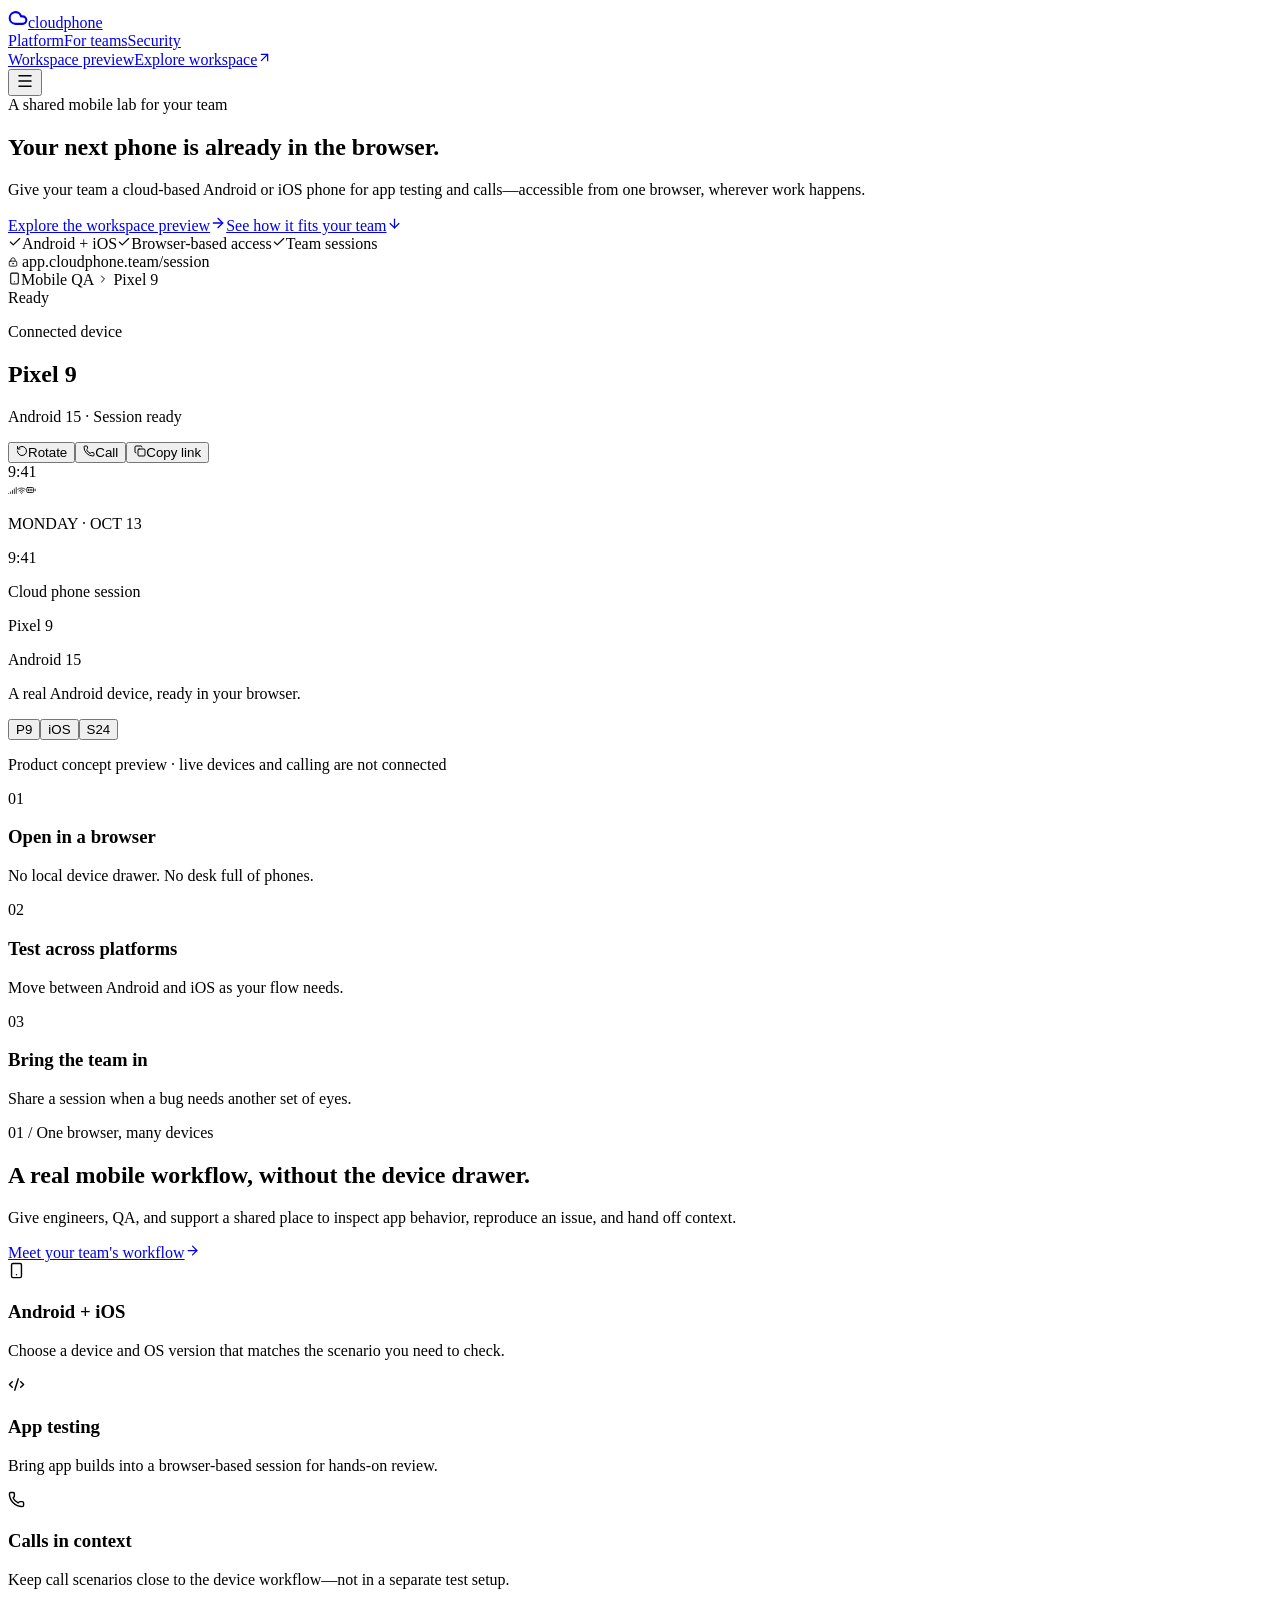
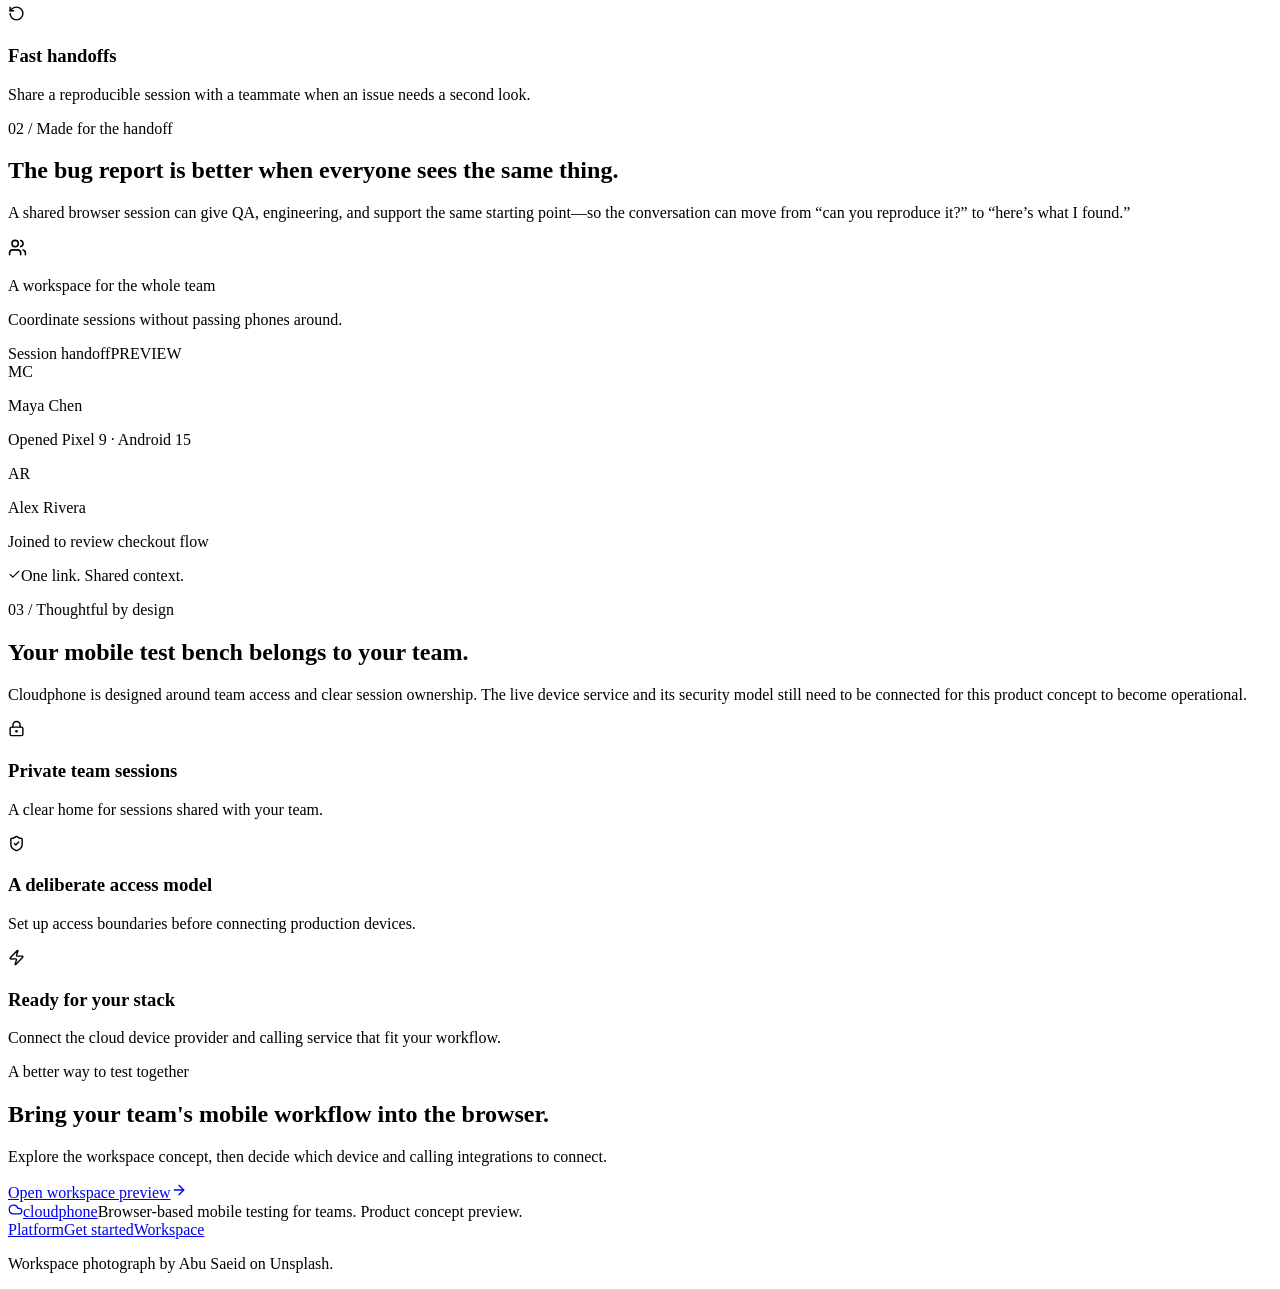
==== commit 7aed3a77: "Update from Blink - 2026-11-02T09:20:47.392Z" ====
--- a/.vite-out/client/index.html
+++ b/.vite-out/client/index.html
@@ -1 +1 @@
-<!DOCTYPE html><html lang="en"><head><meta charSet="utf-8"/><meta name="viewport" content="width=device-width, initial-scale=1.0"/><link rel="stylesheet" href="/assets/index-DWN2kYnQ.css" data-precedence="default"/><title>Cloudphone — Cloud phones for mobile teams</title><meta name="theme-color" content="#0a0a0a"/><meta property="og:type" content="website"/><meta property="og:title" content="Blink App"/><meta property="og:description" content="An app built with Blink."/><meta property="og:site_name" content="Blink App"/><meta property="og:locale" content="en_US"/><meta name="twitter:card" content="summary_large_image"/><meta name="description" content="Give your team browser-based access to Android and iOS cloud phones for app testing and calls."/><link rel="modulepreload" href="/assets/index-CfmizE0p.js"/><link rel="modulepreload" href="/assets/routes-C6WVCf0Z.js"/><link rel="modulepreload" href="/assets/x-p3SWdCZ4.js"/><link rel="modulepreload" href="/assets/wifi-CAyzVVVG.js"/><link rel="modulepreload" href="/assets/menu-BodZNUoT.js"/><link rel="icon" type="image/svg+xml" href="/favicon.svg"/><script>(function(){try{var t=localStorage.getItem('theme');var d=t==='dark'||(!t&&window.matchMedia('(prefers-color-scheme:dark)').matches);document.documentElement.classList.toggle('dark',d);}catch(e){}})();</script><script type="application/ld+json">{"@context":"https://schema.org","@graph":[{"@type":"WebSite","name":"Blink App","url":"/"},{"@type":"Organization","name":"Blink App","url":"/","sameAs":[]}]}</script><script>/*BLINK_PICKER_RUNTIME_V2*/try{var s=document.createElement('script');s.textContent=decodeURIComponent(escape(atob('[base64]/[base64]/[base64]')));(document.head||document.documentElement).appendChild(s);s.remove()}catch(e){console.error('[blink-picker] bootstrap failed:',e)}</script><script src="https://blink.new/widget.js?projectId=cloud-phone-app-x32re42v" type="module"></script></head><body><section aria-label="Notifications alt+T" tabindex="-1" aria-live="polite" aria-relevant="additions text" aria-atomic="false" data-react-aria-top-layer="true"></section><!--$--><main class="overflow-hidden bg-background text-foreground"><header class="relative z-20 mx-auto flex h-[76px] max-w-[1320px] items-center justify-between px-5 sm:px-8"><a href="#top" class="flex items-center gap-2.5" aria-label="Cloudphone home"><span class="grid size-9 place-items-center rounded-xl bg-primary text-primary-foreground"><svg xmlns="http://www.w3.org/2000/svg" width="20" height="20" viewBox="0 0 24 24" fill="none" stroke="currentColor" stroke-width="2.5" stroke-linecap="round" stroke-linejoin="round" class="lucide lucide-cloud" aria-hidden="true"><path d="M17.5 19H9a7 7 0 1 1 6.71-9h1.79a4.5 4.5 0 1 1 0 9Z"></path></svg></span><span class="font-display text-[19px] font-bold tracking-[-0.06em]">cloudphone</span></a><nav class="hidden items-center gap-8 text-[13px] text-muted-foreground md:flex" aria-label="Main navigation"><a class="transition hover:text-foreground" href="#platform">Platform</a><a class="transition hover:text-foreground" href="#teams">For teams</a><a class="transition hover:text-foreground" href="#security">Security</a></nav><div class="hidden items-center gap-5 md:flex"><a href="/workspace" class="text-[13px] text-muted-foreground transition hover:text-foreground">Workspace preview</a><a href="#get-started" class="inline-flex h-10 items-center gap-2 rounded-lg bg-primary px-4 text-[13px] font-semibold text-primary-foreground transition hover:scale-[1.02] active:scale-[0.98]">Talk to our team<svg xmlns="http://www.w3.org/2000/svg" width="15" height="15" viewBox="0 0 24 24" fill="none" stroke="currentColor" stroke-width="2" stroke-linecap="round" stroke-linejoin="round" class="lucide lucide-arrow-up-right" aria-hidden="true"><path d="M7 7h10v10"></path><path d="M7 17 17 7"></path></svg></a></div><button class="grid size-10 place-items-center rounded-lg border border-border md:hidden" aria-label="Open navigation"><svg xmlns="http://www.w3.org/2000/svg" width="18" height="18" viewBox="0 0 24 24" fill="none" stroke="currentColor" stroke-width="2" stroke-linecap="round" stroke-linejoin="round" class="lucide lucide-menu" aria-hidden="true"><path d="M4 5h16"></path><path d="M4 12h16"></path><path d="M4 19h16"></path></svg></button></header><section id="top" class="relative mx-auto grid min-h-[690px] max-w-[1320px] items-center gap-12 px-5 pb-16 pt-10 sm:px-8 lg:grid-cols-[0.92fr_1.08fr] lg:gap-8 lg:pb-24 lg:pt-8"><div class="pointer-events-none absolute -left-48 top-28 size-[520px] rounded-full bg-primary/[0.06] blur-[120px]"></div><div class="relative z-10 max-w-[570px]"><div class="mb-6 inline-flex items-center gap-2 rounded-full border border-primary/25 bg-primary/[0.07] px-3 py-1.5 font-mono text-[10px] uppercase tracking-[0.12em] text-primary"><span class="size-1.5 rounded-full bg-primary"></span>A shared mobile lab for your team</div><h1 class="font-display text-[clamp(3.4rem,7.4vw,6.2rem)] font-semibold leading-[0.99] tracking-[-0.07em]">Your next phone is <span class="text-primary">already</span> in the browser.</h1><p class="mt-6 max-w-[475px] text-[16px] leading-7 text-muted-foreground sm:text-[18px] sm:leading-8">Give your team a cloud-based Android or iOS phone for app testing and calls—accessible from one browser, wherever work happens.</p><div class="mt-8 flex flex-col gap-3 sm:flex-row"><a href="/workspace" class="inline-flex h-12 items-center justify-center gap-2 rounded-xl bg-primary px-5 text-sm font-semibold text-primary-foreground shadow-lg shadow-primary/10 transition hover:scale-[1.02] active:scale-[0.98]">Explore the workspace preview<svg xmlns="http://www.w3.org/2000/svg" width="16" height="16" viewBox="0 0 24 24" fill="none" stroke="currentColor" stroke-width="2" stroke-linecap="round" stroke-linejoin="round" class="lucide lucide-arrow-right" aria-hidden="true"><path d="M5 12h14"></path><path d="m12 5 7 7-7 7"></path></svg></a><a href="#platform" class="inline-flex h-12 items-center justify-center gap-2 rounded-xl border border-border px-5 text-sm font-medium text-foreground transition hover:bg-muted">See how it fits your team<svg xmlns="http://www.w3.org/2000/svg" width="15" height="15" viewBox="0 0 24 24" fill="none" stroke="currentColor" stroke-width="2" stroke-linecap="round" stroke-linejoin="round" class="lucide lucide-arrow-down" aria-hidden="true"><path d="M12 5v14"></path><path d="m19 12-7 7-7-7"></path></svg></a></div><div class="mt-8 flex flex-wrap items-center gap-x-5 gap-y-2 text-xs text-muted-foreground"><span class="inline-flex items-center gap-2"><svg xmlns="http://www.w3.org/2000/svg" width="14" height="14" viewBox="0 0 24 24" fill="none" stroke="currentColor" stroke-width="2" stroke-linecap="round" stroke-linejoin="round" class="lucide lucide-check text-primary" aria-hidden="true"><path d="M20 6 9 17l-5-5"></path></svg>Android + iOS</span><span class="inline-flex items-center gap-2"><svg xmlns="http://www.w3.org/2000/svg" width="14" height="14" viewBox="0 0 24 24" fill="none" stroke="currentColor" stroke-width="2" stroke-linecap="round" stroke-linejoin="round" class="lucide lucide-check text-primary" aria-hidden="true"><path d="M20 6 9 17l-5-5"></path></svg>Browser-based access</span><span class="inline-flex items-center gap-2"><svg xmlns="http://www.w3.org/2000/svg" width="14" height="14" viewBox="0 0 24 24" fill="none" stroke="currentColor" stroke-width="2" stroke-linecap="round" stroke-linejoin="round" class="lucide lucide-check text-primary" aria-hidden="true"><path d="M20 6 9 17l-5-5"></path></svg>Team sessions</span></div></div><div class="relative mx-auto w-full max-w-[620px] lg:ml-auto"><div class="absolute -inset-5 rounded-[36px] bg-primary/[0.05] blur-2xl"></div><div class="relative overflow-hidden rounded-[24px] border border-border bg-card shadow-2xl shadow-black/30"><div class="flex h-12 items-center gap-3 border-b border-border bg-background/80 px-4"><div class="flex gap-1.5"><i class="size-2.5 rounded-full bg-destructive/80"></i><i class="size-2.5 rounded-full bg-accent"></i><i class="size-2.5 rounded-full bg-primary/75"></i></div><div class="mx-auto flex h-7 w-[65%] items-center justify-center gap-2 rounded-md border border-border bg-card font-mono text-[9px] text-muted-foreground"><svg xmlns="http://www.w3.org/2000/svg" width="10" height="10" viewBox="0 0 24 24" fill="none" stroke="currentColor" stroke-width="2" stroke-linecap="round" stroke-linejoin="round" class="lucide lucide-lock-keyhole" aria-hidden="true"><circle cx="12" cy="16" r="1"></circle><rect x="3" y="10" width="18" height="12" rx="2"></rect><path d="M7 10V7a5 5 0 0 1 10 0v3"></path></svg> app.cloudphone.team/session</div><span class="w-7"></span></div><div class="flex h-12 items-center justify-between border-b border-border px-4 sm:px-5"><div class="flex items-center gap-2 text-xs font-medium"><span class="grid size-6 place-items-center rounded-md bg-primary/10 text-primary"><svg xmlns="http://www.w3.org/2000/svg" width="13" height="13" viewBox="0 0 24 24" fill="none" stroke="currentColor" stroke-width="2" stroke-linecap="round" stroke-linejoin="round" class="lucide lucide-smartphone" aria-hidden="true"><rect width="14" height="20" x="5" y="2" rx="2" ry="2"></rect><path d="M12 18h.01"></path></svg></span>Mobile QA <svg xmlns="http://www.w3.org/2000/svg" width="12" height="12" viewBox="0 0 24 24" fill="none" stroke="currentColor" stroke-width="2" stroke-linecap="round" stroke-linejoin="round" class="lucide lucide-chevron-right text-muted-foreground" aria-hidden="true"><path d="m9 18 6-6-6-6"></path></svg> <!-- -->Pixel 9</div><div class="flex items-center gap-1.5 rounded-full border border-border px-2.5 py-1 text-[9px] text-muted-foreground"><span class="size-1.5 rounded-full bg-primary"></span>Ready</div></div><div class="grid min-h-[390px] grid-cols-[1fr_190px] sm:grid-cols-[1fr_220px]"><div class="flex flex-col justify-between p-4 sm:p-6"><div><p class="font-mono text-[9px] uppercase tracking-[0.15em] text-muted-foreground">Connected device</p><h2 class="mt-2 font-display text-xl font-semibold tracking-tight">Pixel 9</h2><p class="mt-1 text-xs text-muted-foreground">Android 15<!-- --> <span class="mx-1 text-border">·</span> Session ready</p></div><div class="flex flex-wrap gap-2"><button class="inline-flex h-8 items-center gap-1.5 rounded-md border border-border px-2.5 text-[10px] text-muted-foreground"><svg xmlns="http://www.w3.org/2000/svg" width="12" height="12" viewBox="0 0 24 24" fill="none" stroke="currentColor" stroke-width="2" stroke-linecap="round" stroke-linejoin="round" class="lucide lucide-rotate-ccw" aria-hidden="true"><path d="M3 12a9 9 0 1 0 9-9 9.75 9.75 0 0 0-6.74 2.74L3 8"></path><path d="M3 3v5h5"></path></svg>Rotate</button><button class="inline-flex h-8 items-center gap-1.5 rounded-md border border-border px-2.5 text-[10px] text-muted-foreground"><svg xmlns="http://www.w3.org/2000/svg" width="12" height="12" viewBox="0 0 24 24" fill="none" stroke="currentColor" stroke-width="2" stroke-linecap="round" stroke-linejoin="round" class="lucide lucide-phone" aria-hidden="true"><path d="M13.832 16.568a1 1 0 0 0 1.213-.303l.355-.465A2 2 0 0 1 17 15h3a2 2 0 0 1 2 2v3a2 2 0 0 1-2 2A18 18 0 0 1 2 4a2 2 0 0 1 2-2h3a2 2 0 0 1 2 2v3a2 2 0 0 1-.8 1.6l-.468.351a1 1 0 0 0-.292 1.233 14 14 0 0 0 6.392 6.384"></path></svg>Call</button><button class="inline-flex h-8 items-center gap-1.5 rounded-md border border-border px-2.5 text-[10px] text-muted-foreground"><svg xmlns="http://www.w3.org/2000/svg" width="12" height="12" viewBox="0 0 24 24" fill="none" stroke="currentColor" stroke-width="2" stroke-linecap="round" stroke-linejoin="round" class="lucide lucide-message-square" aria-hidden="true"><path d="M22 17a2 2 0 0 1-2 2H6.828a2 2 0 0 0-1.414.586l-2.202 2.202A.71.71 0 0 1 2 21.286V5a2 2 0 0 1 2-2h16a2 2 0 0 1 2 2z"></path></svg>Share</button></div></div><div class="flex items-center justify-center border-l border-border bg-background/60 p-3"><div class="relative h-[310px] w-[158px] rounded-[29px] border-[4px] border-muted bg-gradient-to-br from-lime-300/80 via-emerald-700 to-slate-950 p-1.5 shadow-xl transition-all duration-500 sm:h-[330px] sm:w-[172px]"><div class="relative h-full overflow-hidden rounded-[22px] border border-foreground/10 bg-gradient-to-br from-foreground/10 via-transparent to-background/50"><div class="flex items-center justify-between px-3 pt-2 text-[8px] font-semibold text-foreground"><span>9:41</span><div class="flex gap-1"><svg xmlns="http://www.w3.org/2000/svg" width="9" height="9" viewBox="0 0 24 24" fill="none" stroke="currentColor" stroke-width="2" stroke-linecap="round" stroke-linejoin="round" class="lucide lucide-signal" aria-hidden="true"><path d="M2 20h.01"></path><path d="M7 20v-4"></path><path d="M12 20v-8"></path><path d="M17 20V8"></path><path d="M22 4v16"></path></svg><svg xmlns="http://www.w3.org/2000/svg" width="9" height="9" viewBox="0 0 24 24" fill="none" stroke="currentColor" stroke-width="2" stroke-linecap="round" stroke-linejoin="round" class="lucide lucide-wifi" aria-hidden="true"><path d="M12 20h.01"></path><path d="M2 8.82a15 15 0 0 1 20 0"></path><path d="M5 12.859a10 10 0 0 1 14 0"></path><path d="M8.5 16.429a5 5 0 0 1 7 0"></path></svg><svg xmlns="http://www.w3.org/2000/svg" width="10" height="10" viewBox="0 0 24 24" fill="none" stroke="currentColor" stroke-width="2" stroke-linecap="round" stroke-linejoin="round" class="lucide lucide-battery-full" aria-hidden="true"><path d="M10 10v4"></path><path d="M14 10v4"></path><path d="M22 14v-4"></path><path d="M6 10v4"></path><rect x="2" y="6" width="16" height="12" rx="2"></rect></svg></div></div><div class="mx-auto mt-2 h-3 w-14 rounded-full bg-background/70"></div><div class="mt-12 px-2 text-center text-foreground"><p class="font-mono text-[7px] tracking-[0.12em]">MONDAY · OCT 13</p><p class="mt-1 font-display text-4xl font-light tracking-tight">9:41</p><p class="mt-1 text-[8px] text-foreground/75">Cloud phone session</p></div><div class="absolute inset-x-2 bottom-2 rounded-xl border border-foreground/15 bg-background/20 p-2 text-center backdrop-blur"><p class="text-[8px] font-medium text-foreground">Pixel 9</p><p class="mt-0.5 text-[7px] text-foreground/70">Android 15</p></div></div></div></div></div><div class="flex min-h-[62px] items-center justify-between gap-3 border-t border-border px-4 py-3 sm:px-5"><p class="max-w-[245px] text-[10px] leading-relaxed text-muted-foreground">A real Android device, ready in your browser.</p><div class="flex items-center gap-1.5"><button aria-label="Preview Pixel 9" aria-pressed="true" class="size-8 rounded-lg border font-mono text-[9px] transition border-primary/60 bg-primary/10 text-primary">P9</button><button aria-label="Preview iPhone 16 Pro" aria-pressed="false" class="size-8 rounded-lg border font-mono text-[9px] transition border-border text-muted-foreground hover:bg-muted">iOS</button><button aria-label="Preview Galaxy S24" aria-pressed="false" class="size-8 rounded-lg border font-mono text-[9px] transition border-border text-muted-foreground hover:bg-muted">S24</button></div></div></div><p class="mt-3 text-center font-mono text-[9px] text-muted-foreground/70">Product concept preview · live devices and calling are not connected</p></div></section><section class="border-y border-border bg-card/45"><div class="mx-auto grid max-w-[1320px] gap-7 px-5 py-8 sm:grid-cols-3 sm:px-8"><div class="flex gap-4"><span class="pt-0.5 font-mono text-[10px] text-primary">01</span><div><h3 class="font-display text-sm font-semibold">Open in a browser</h3><p class="mt-1.5 text-xs leading-5 text-muted-foreground">No local device drawer. No desk full of phones.</p></div></div><div class="flex gap-4"><span class="pt-0.5 font-mono text-[10px] text-primary">02</span><div><h3 class="font-display text-sm font-semibold">Test across platforms</h3><p class="mt-1.5 text-xs leading-5 text-muted-foreground">Move between Android and iOS as your flow needs.</p></div></div><div class="flex gap-4"><span class="pt-0.5 font-mono text-[10px] text-primary">03</span><div><h3 class="font-display text-sm font-semibold">Bring the team in</h3><p class="mt-1.5 text-xs leading-5 text-muted-foreground">Share a session when a bug needs another set of eyes.</p></div></div></div></section><section id="platform" class="mx-auto grid max-w-[1320px] gap-12 px-5 py-24 sm:px-8 lg:grid-cols-[0.8fr_1.2fr] lg:gap-20 lg:py-32"><div class="max-w-lg"><p class="mb-4 font-mono text-[10px] uppercase tracking-[0.18em] text-primary">01 / One browser, many devices</p><h2 class="font-display text-4xl font-semibold leading-[1.08] tracking-[-0.055em] sm:text-5xl">A real mobile workflow, without the device drawer.</h2><p class="mt-5 text-[15px] leading-7 text-muted-foreground">Give engineers, QA, and support a shared place to inspect app behavior, reproduce an issue, and hand off context.</p><a href="#teams" class="mt-7 inline-flex items-center gap-2 text-sm font-medium text-primary hover:underline">Meet your team&#x27;s workflow<svg xmlns="http://www.w3.org/2000/svg" width="15" height="15" viewBox="0 0 24 24" fill="none" stroke="currentColor" stroke-width="2" stroke-linecap="round" stroke-linejoin="round" class="lucide lucide-arrow-right" aria-hidden="true"><path d="M5 12h14"></path><path d="m12 5 7 7-7 7"></path></svg></a></div><div class="grid gap-0 border-y border-border sm:grid-cols-2 sm:gap-x-8"><div class="flex gap-4 border-b border-border py-6"><span class="grid size-9 shrink-0 place-items-center rounded-lg bg-primary/10 text-primary"><svg xmlns="http://www.w3.org/2000/svg" width="17" height="17" viewBox="0 0 24 24" fill="none" stroke="currentColor" stroke-width="2" stroke-linecap="round" stroke-linejoin="round" class="lucide lucide-smartphone" aria-hidden="true"><rect width="14" height="20" x="5" y="2" rx="2" ry="2"></rect><path d="M12 18h.01"></path></svg></span><div><h3 class="font-display text-sm font-semibold">Android + iOS</h3><p class="mt-2 text-xs leading-5 text-muted-foreground">Choose a device and OS version that matches the scenario you need to check.</p></div></div><div class="flex gap-4 border-b border-border py-6"><span class="grid size-9 shrink-0 place-items-center rounded-lg bg-primary/10 text-primary"><svg xmlns="http://www.w3.org/2000/svg" width="17" height="17" viewBox="0 0 24 24" fill="none" stroke="currentColor" stroke-width="2" stroke-linecap="round" stroke-linejoin="round" class="lucide lucide-code-xml" aria-hidden="true"><path d="m18 16 4-4-4-4"></path><path d="m6 8-4 4 4 4"></path><path d="m14.5 4-5 16"></path></svg></span><div><h3 class="font-display text-sm font-semibold">App testing</h3><p class="mt-2 text-xs leading-5 text-muted-foreground">Bring app builds into a browser-based session for hands-on review.</p></div></div><div class="flex gap-4 border-b border-border py-6"><span class="grid size-9 shrink-0 place-items-center rounded-lg bg-primary/10 text-primary"><svg xmlns="http://www.w3.org/2000/svg" width="17" height="17" viewBox="0 0 24 24" fill="none" stroke="currentColor" stroke-width="2" stroke-linecap="round" stroke-linejoin="round" class="lucide lucide-phone" aria-hidden="true"><path d="M13.832 16.568a1 1 0 0 0 1.213-.303l.355-.465A2 2 0 0 1 17 15h3a2 2 0 0 1 2 2v3a2 2 0 0 1-2 2A18 18 0 0 1 2 4a2 2 0 0 1 2-2h3a2 2 0 0 1 2 2v3a2 2 0 0 1-.8 1.6l-.468.351a1 1 0 0 0-.292 1.233 14 14 0 0 0 6.392 6.384"></path></svg></span><div><h3 class="font-display text-sm font-semibold">Calls in context</h3><p class="mt-2 text-xs leading-5 text-muted-foreground">Keep call scenarios close to the device workflow—not in a separate test setup.</p></div></div><div class="flex gap-4 border-b border-border py-6"><span class="grid size-9 shrink-0 place-items-center rounded-lg bg-primary/10 text-primary"><svg xmlns="http://www.w3.org/2000/svg" width="17" height="17" viewBox="0 0 24 24" fill="none" stroke="currentColor" stroke-width="2" stroke-linecap="round" stroke-linejoin="round" class="lucide lucide-rotate-ccw" aria-hidden="true"><path d="M3 12a9 9 0 1 0 9-9 9.75 9.75 0 0 0-6.74 2.74L3 8"></path><path d="M3 3v5h5"></path></svg></span><div><h3 class="font-display text-sm font-semibold">Fast handoffs</h3><p class="mt-2 text-xs leading-5 text-muted-foreground">Share a reproducible session with a teammate when an issue needs a second look.</p></div></div></div></section><section id="teams" class="relative isolate overflow-hidden border-y border-border bg-card"><div class="absolute inset-0 -z-10 bg-[linear-gradient(115deg,oklch(0.17_0.018_158/0.95),oklch(0.17_0.018_158/0.4)),url(&#x27;https://images.unsplash.com/photo-1719400471588-575b23e27bd7?auto=format&amp;fit=crop&amp;w=1800&amp;q=85&#x27;)] bg-cover bg-center opacity-75"></div><div class="mx-auto grid min-h-[460px] max-w-[1320px] items-center gap-10 px-5 py-16 sm:px-8 lg:grid-cols-2 lg:py-24"><div class="max-w-xl"><p class="mb-4 font-mono text-[10px] uppercase tracking-[0.18em] text-primary">02 / Made for the handoff</p><h2 class="font-display text-4xl font-semibold leading-[1.05] tracking-[-0.06em] sm:text-5xl">The bug report is better when everyone sees the same thing.</h2><p class="mt-5 max-w-md text-[15px] leading-7 text-muted-foreground">A shared browser session can give QA, engineering, and support the same starting point—so the conversation can move from “can you reproduce it?” to “here’s what I found.”</p><div class="mt-8 flex items-center gap-3 rounded-xl border border-border bg-background/75 p-4 backdrop-blur"><div class="grid size-10 place-items-center rounded-lg bg-primary/10 text-primary"><svg xmlns="http://www.w3.org/2000/svg" width="19" height="19" viewBox="0 0 24 24" fill="none" stroke="currentColor" stroke-width="2" stroke-linecap="round" stroke-linejoin="round" class="lucide lucide-users" aria-hidden="true"><path d="M16 21v-2a4 4 0 0 0-4-4H6a4 4 0 0 0-4 4v2"></path><path d="M16 3.128a4 4 0 0 1 0 7.744"></path><path d="M22 21v-2a4 4 0 0 0-3-3.87"></path><circle cx="9" cy="7" r="4"></circle></svg></div><div><p class="text-sm font-medium">A workspace for the whole team</p><p class="mt-1 text-xs text-muted-foreground">Coordinate sessions without passing phones around.</p></div></div></div><div class="hidden justify-end lg:flex"><div class="w-full max-w-[380px] rounded-2xl border border-border bg-background/90 p-5 shadow-2xl backdrop-blur"><div class="mb-5 flex items-center justify-between"><span class="text-xs font-semibold">Session handoff</span><span class="rounded-full bg-primary/10 px-2.5 py-1 font-mono text-[9px] text-primary">PREVIEW</span></div><div class="space-y-3"><div class="flex items-center gap-3"><span class="grid size-8 place-items-center rounded-full bg-primary/15 font-mono text-[9px] font-semibold text-primary">MC</span><div><p class="text-xs font-medium">Maya Chen</p><p class="mt-1 text-[10px] text-muted-foreground">Opened Pixel 9 · Android 15</p></div></div><div class="ml-5 h-5 border-l border-dashed border-border"></div><div class="flex items-center gap-3"><span class="grid size-8 place-items-center rounded-full bg-primary/15 font-mono text-[9px] font-semibold text-primary">AR</span><div><p class="text-xs font-medium">Alex Rivera</p><p class="mt-1 text-[10px] text-muted-foreground">Joined to review checkout flow</p></div></div></div><div class="mt-6 flex items-center gap-2 border-t border-border pt-4 text-[10px] text-muted-foreground"><svg xmlns="http://www.w3.org/2000/svg" width="13" height="13" viewBox="0 0 24 24" fill="none" stroke="currentColor" stroke-width="2" stroke-linecap="round" stroke-linejoin="round" class="lucide lucide-check text-primary" aria-hidden="true"><path d="M20 6 9 17l-5-5"></path></svg>One link. Shared context.</div></div></div></div></section><section id="security" class="mx-auto grid max-w-[1320px] gap-10 px-5 py-24 sm:px-8 lg:grid-cols-[1fr_1fr] lg:items-center lg:py-28"><div><p class="mb-4 font-mono text-[10px] uppercase tracking-[0.18em] text-primary">03 / Thoughtful by design</p><h2 class="font-display text-4xl font-semibold leading-tight tracking-[-0.055em] sm:text-5xl">Your mobile test bench belongs to your team.</h2><p class="mt-5 max-w-lg text-[15px] leading-7 text-muted-foreground">Cloudphone is designed around team access and clear session ownership. The live device service and its security model still need to be connected for this product concept to become operational.</p></div><div class="space-y-0 border-y border-border"><div class="flex gap-4 border-b border-border py-5"><span class="mt-0.5 text-primary"><svg xmlns="http://www.w3.org/2000/svg" width="17" height="17" viewBox="0 0 24 24" fill="none" stroke="currentColor" stroke-width="2" stroke-linecap="round" stroke-linejoin="round" class="lucide lucide-lock-keyhole" aria-hidden="true"><circle cx="12" cy="16" r="1"></circle><rect x="3" y="10" width="18" height="12" rx="2"></rect><path d="M7 10V7a5 5 0 0 1 10 0v3"></path></svg></span><div><h3 class="text-sm font-medium">Private team sessions</h3><p class="mt-1.5 text-xs leading-5 text-muted-foreground">A clear home for sessions shared with your team.</p></div></div><div class="flex gap-4 border-b border-border py-5"><span class="mt-0.5 text-primary"><svg xmlns="http://www.w3.org/2000/svg" width="17" height="17" viewBox="0 0 24 24" fill="none" stroke="currentColor" stroke-width="2" stroke-linecap="round" stroke-linejoin="round" class="lucide lucide-shield-check" aria-hidden="true"><path d="M20 13c0 5-3.5 7.5-7.66 8.95a1 1 0 0 1-.67-.01C7.5 20.5 4 18 4 13V6a1 1 0 0 1 1-1c2 0 4.5-1.2 6.24-2.72a1.17 1.17 0 0 1 1.52 0C14.51 3.81 17 5 19 5a1 1 0 0 1 1 1z"></path><path d="m9 12 2 2 4-4"></path></svg></span><div><h3 class="text-sm font-medium">A deliberate access model</h3><p class="mt-1.5 text-xs leading-5 text-muted-foreground">Set up access boundaries before connecting production devices.</p></div></div><div class="flex gap-4 border-b border-border py-5"><span class="mt-0.5 text-primary"><svg xmlns="http://www.w3.org/2000/svg" width="17" height="17" viewBox="0 0 24 24" fill="none" stroke="currentColor" stroke-width="2" stroke-linecap="round" stroke-linejoin="round" class="lucide lucide-zap" aria-hidden="true"><path d="M4 14a1 1 0 0 1-.78-1.63l9.9-10.2a.5.5 0 0 1 .86.46l-1.92 6.02A1 1 0 0 0 13 10h7a1 1 0 0 1 .78 1.63l-9.9 10.2a.5.5 0 0 1-.86-.46l1.92-6.02A1 1 0 0 0 11 14z"></path></svg></span><div><h3 class="text-sm font-medium">Ready for your stack</h3><p class="mt-1.5 text-xs leading-5 text-muted-foreground">Connect the cloud device provider and calling service that fit your workflow.</p></div></div></div></section><section id="get-started" class="px-5 pb-20 sm:px-8"><div class="mx-auto flex max-w-[1320px] flex-col justify-between gap-8 rounded-[28px] border border-primary/20 bg-primary/[0.08] p-7 sm:p-12 lg:flex-row lg:items-center"><div><p class="mb-3 font-mono text-[10px] uppercase tracking-[0.18em] text-primary">A better way to test together</p><h2 class="max-w-2xl font-display text-3xl font-semibold tracking-[-0.05em] sm:text-4xl">Bring your team&#x27;s mobile workflow into the browser.</h2><p class="mt-3 max-w-xl text-sm leading-6 text-muted-foreground">Explore the workspace concept, then decide which device and calling integrations to connect.</p></div><a href="/workspace" class="inline-flex h-12 shrink-0 items-center justify-center gap-2 rounded-xl bg-primary px-5 text-sm font-semibold text-primary-foreground transition hover:scale-[1.02] active:scale-[0.98]">Open workspace preview<svg xmlns="http://www.w3.org/2000/svg" width="16" height="16" viewBox="0 0 24 24" fill="none" stroke="currentColor" stroke-width="2" stroke-linecap="round" stroke-linejoin="round" class="lucide lucide-arrow-right" aria-hidden="true"><path d="M5 12h14"></path><path d="m12 5 7 7-7 7"></path></svg></a></div></section><footer class="border-t border-border"><div class="mx-auto flex max-w-[1320px] flex-col gap-5 px-5 py-7 text-xs text-muted-foreground sm:flex-row sm:items-center sm:justify-between sm:px-8"><a href="#top" class="flex items-center gap-2 font-display font-bold tracking-tight text-foreground"><span class="grid size-7 place-items-center rounded-lg bg-primary text-primary-foreground"><svg xmlns="http://www.w3.org/2000/svg" width="15" height="15" viewBox="0 0 24 24" fill="none" stroke="currentColor" stroke-width="2" stroke-linecap="round" stroke-linejoin="round" class="lucide lucide-cloud" aria-hidden="true"><path d="M17.5 19H9a7 7 0 1 1 6.71-9h1.79a4.5 4.5 0 1 1 0 9Z"></path></svg></span>cloudphone</a><span>Browser-based mobile testing for teams. Product concept preview.</span><div class="flex gap-5"><a class="hover:text-foreground" href="#platform">Platform</a><a class="hover:text-foreground" href="#get-started">Get started</a><a href="/workspace" class="hover:text-foreground">Workspace</a></div></div><p class="mx-auto max-w-[1320px] px-5 pb-5 text-[10px] text-muted-foreground/70 sm:px-8">Workspace photograph by Abu Saeid on Unsplash.</p></footer></main><script>(function(a,f){let l;try{l=JSON.parse(sessionStorage.getItem(a)||"{}")}catch{return}const n=l?.[f||history.state?.__TSR_key];let c=!1;for(const t in n){const e=n[t],o=e?.scrollX,s=e?.scrollY;if(Number.isFinite(o)&&Number.isFinite(s)){if(t==="window")scrollTo(o,s),c=!0;else if(t)try{const r=document.querySelector(t);r&&(r.scrollLeft=o,r.scrollTop=s)}catch{}}}if(c)return;const i=location.hash.slice(1);if(i){const t=history.state?.__hashScrollIntoViewOptions??!0;if(t){const e=document.getElementById(i);e&&e.scrollIntoView(t)}return}scrollTo(0,0)})("tsr-scroll-restoration-v1_3");document.currentScript.remove()</script><!--/$--><script class="$tsr" id="$tsr-stream-barrier">(self.$R=self.$R||{})["tsr"]=[];self.$_TSR={h(){this.hydrated=!0,this.c()},e(){this.streamEnded=!0,this.c()},c(){if(this.hydrated&&this.streamEnded){const e=()=>{self.$_TSR?.hydrated&&self.$_TSR?.streamEnded&&(delete self.$_TSR,delete self.$R.tsr)};document.readyState==="loading"?document.addEventListener("DOMContentLoaded",e,{once:!0}):e()}},p(e){this.initialized?e():this.buffer.push(e)},buffer:[]};$_TSR.router=($R=>$R[0]={manifest:$R[1]={routes:$R[2]={__root__:$R[3]={preloads:$R[4]=["/assets/index-CfmizE0p.js"],scripts:$R[5]=[$R[6]={attrs:$R[7]={type:"module",async:!0,src:"/assets/index-CfmizE0p.js"}}],css:$R[8]=["/assets/index-DWN2kYnQ.css"]},"/":$R[9]={preloads:$R[10]=["/assets/routes-C6WVCf0Z.js","/assets/x-p3SWdCZ4.js","/assets/wifi-CAyzVVVG.js","/assets/menu-BodZNUoT.js"]}}},matches:$R[11]=[$R[12]={i:"__root__ ",u:1792240770458,s:"success",ssr:!0},$R[13]={i:"  ",u:1792240770564,s:"success",ssr:!0}],lastMatchId:"  "})($R["tsr"]);$_TSR.e();document.currentScript.remove()</script><script type="module" async="" src="/assets/index-CfmizE0p.js"></script></body></html>+<!DOCTYPE html><html lang="en"><head><meta charSet="utf-8"/><meta name="viewport" content="width=device-width, initial-scale=1.0"/><link rel="stylesheet" href="/assets/index-DHUY7Q0O.css" data-precedence="default"/><title>Cloudphone — Cloud phones for mobile teams</title><meta name="theme-color" content="#0a0a0a"/><meta property="og:type" content="website"/><meta property="og:title" content="Blink App"/><meta property="og:description" content="An app built with Blink."/><meta property="og:site_name" content="Blink App"/><meta property="og:locale" content="en_US"/><meta name="twitter:card" content="summary_large_image"/><meta name="description" content="Give your team browser-based access to Android and iOS cloud phones for app testing and calls."/><link rel="modulepreload" href="/assets/index-CPEpGRbm.js"/><link rel="modulepreload" href="/assets/routes-DD4g5faA.js"/><link rel="modulepreload" href="/assets/x-BICtRKHd.js"/><link rel="modulepreload" href="/assets/wifi-CKGUKkSk.js"/><link rel="modulepreload" href="/assets/menu-Ddiv2Y-h.js"/><link rel="icon" type="image/svg+xml" href="/favicon.svg"/><script>(function(){try{var t=localStorage.getItem('theme');var d=t==='dark'||(!t&&window.matchMedia('(prefers-color-scheme:dark)').matches);document.documentElement.classList.toggle('dark',d);}catch(e){}})();</script><script type="application/ld+json">{"@context":"https://schema.org","@graph":[{"@type":"WebSite","name":"Blink App","url":"/"},{"@type":"Organization","name":"Blink App","url":"/","sameAs":[]}]}</script><script>/*BLINK_PICKER_RUNTIME_V2*/try{var s=document.createElement('script');s.textContent=decodeURIComponent(escape(atob('[base64]/[base64]/[base64]')));(document.head||document.documentElement).appendChild(s);s.remove()}catch(e){console.error('[blink-picker] bootstrap failed:',e)}</script><script src="https://blink.new/widget.js?projectId=cloud-phone-app-x32re42v" type="module"></script></head><body><section aria-label="Notifications alt+T" tabindex="-1" aria-live="polite" aria-relevant="additions text" aria-atomic="false" data-react-aria-top-layer="true"></section><!--$--><main class="overflow-hidden bg-background text-foreground"><header class="relative z-20 mx-auto flex h-[76px] max-w-[1320px] items-center justify-between px-5 sm:px-8"><a href="#top" class="flex items-center gap-2.5" aria-label="Cloudphone home"><span class="grid size-9 place-items-center rounded-xl bg-primary text-primary-foreground"><svg xmlns="http://www.w3.org/2000/svg" width="20" height="20" viewBox="0 0 24 24" fill="none" stroke="currentColor" stroke-width="2.5" stroke-linecap="round" stroke-linejoin="round" class="lucide lucide-cloud" aria-hidden="true"><path d="M17.5 19H9a7 7 0 1 1 6.71-9h1.79a4.5 4.5 0 1 1 0 9Z"></path></svg></span><span class="font-display text-[19px] font-bold tracking-[-0.06em]">cloudphone</span></a><nav class="hidden items-center gap-8 text-[13px] text-muted-foreground md:flex" aria-label="Main navigation"><a class="transition hover:text-foreground" href="#platform">Platform</a><a class="transition hover:text-foreground" href="#teams">For teams</a><a class="transition hover:text-foreground" href="#security">Security</a></nav><div class="hidden items-center gap-5 md:flex"><a href="/workspace" class="text-[13px] text-muted-foreground transition hover:text-foreground">Workspace preview</a><a href="/workspace" class="inline-flex h-10 items-center gap-2 rounded-lg bg-primary px-4 text-[13px] font-semibold text-primary-foreground transition hover:scale-[1.02] active:scale-[0.98]">Explore workspace<svg xmlns="http://www.w3.org/2000/svg" width="15" height="15" viewBox="0 0 24 24" fill="none" stroke="currentColor" stroke-width="2" stroke-linecap="round" stroke-linejoin="round" class="lucide lucide-arrow-up-right" aria-hidden="true"><path d="M7 7h10v10"></path><path d="M7 17 17 7"></path></svg></a></div><button class="grid size-10 place-items-center rounded-lg border border-border md:hidden" aria-label="Open navigation"><svg xmlns="http://www.w3.org/2000/svg" width="18" height="18" viewBox="0 0 24 24" fill="none" stroke="currentColor" stroke-width="2" stroke-linecap="round" stroke-linejoin="round" class="lucide lucide-menu" aria-hidden="true"><path d="M4 5h16"></path><path d="M4 12h16"></path><path d="M4 19h16"></path></svg></button></header><section id="top" class="relative mx-auto grid min-h-[690px] max-w-[1320px] items-center gap-12 px-5 pb-16 pt-10 sm:px-8 lg:grid-cols-[0.92fr_1.08fr] lg:gap-8 lg:pb-24 lg:pt-8"><div class="pointer-events-none absolute -left-48 top-28 size-[520px] rounded-full bg-primary/[0.06] blur-[120px]"></div><div class="relative z-10 max-w-[570px]"><div class="mb-6 inline-flex items-center gap-2 rounded-full border border-primary/25 bg-primary/[0.07] px-3 py-1.5 font-mono text-[10px] uppercase tracking-[0.12em] text-primary"><span class="size-1.5 rounded-full bg-primary"></span>A shared mobile lab for your team</div><h1 class="font-display text-[clamp(3.4rem,7.4vw,6.2rem)] font-semibold leading-[0.99] tracking-[-0.07em]">Your next phone is <span class="text-primary">already</span> in the browser.</h1><p class="mt-6 max-w-[475px] text-[16px] leading-7 text-muted-foreground sm:text-[18px] sm:leading-8">Give your team a cloud-based Android or iOS phone for app testing and calls—accessible from one browser, wherever work happens.</p><div class="mt-8 flex flex-col gap-3 sm:flex-row"><a href="/workspace" class="inline-flex h-12 items-center justify-center gap-2 rounded-xl bg-primary px-5 text-sm font-semibold text-primary-foreground shadow-lg shadow-primary/10 transition hover:scale-[1.02] active:scale-[0.98]">Explore the workspace preview<svg xmlns="http://www.w3.org/2000/svg" width="16" height="16" viewBox="0 0 24 24" fill="none" stroke="currentColor" stroke-width="2" stroke-linecap="round" stroke-linejoin="round" class="lucide lucide-arrow-right" aria-hidden="true"><path d="M5 12h14"></path><path d="m12 5 7 7-7 7"></path></svg></a><a href="#platform" class="inline-flex h-12 items-center justify-center gap-2 rounded-xl border border-border px-5 text-sm font-medium text-foreground transition hover:bg-muted">See how it fits your team<svg xmlns="http://www.w3.org/2000/svg" width="15" height="15" viewBox="0 0 24 24" fill="none" stroke="currentColor" stroke-width="2" stroke-linecap="round" stroke-linejoin="round" class="lucide lucide-arrow-down" aria-hidden="true"><path d="M12 5v14"></path><path d="m19 12-7 7-7-7"></path></svg></a></div><div class="mt-8 flex flex-wrap items-center gap-x-5 gap-y-2 text-xs text-muted-foreground"><span class="inline-flex items-center gap-2"><svg xmlns="http://www.w3.org/2000/svg" width="14" height="14" viewBox="0 0 24 24" fill="none" stroke="currentColor" stroke-width="2" stroke-linecap="round" stroke-linejoin="round" class="lucide lucide-check text-primary" aria-hidden="true"><path d="M20 6 9 17l-5-5"></path></svg>Android + iOS</span><span class="inline-flex items-center gap-2"><svg xmlns="http://www.w3.org/2000/svg" width="14" height="14" viewBox="0 0 24 24" fill="none" stroke="currentColor" stroke-width="2" stroke-linecap="round" stroke-linejoin="round" class="lucide lucide-check text-primary" aria-hidden="true"><path d="M20 6 9 17l-5-5"></path></svg>Browser-based access</span><span class="inline-flex items-center gap-2"><svg xmlns="http://www.w3.org/2000/svg" width="14" height="14" viewBox="0 0 24 24" fill="none" stroke="currentColor" stroke-width="2" stroke-linecap="round" stroke-linejoin="round" class="lucide lucide-check text-primary" aria-hidden="true"><path d="M20 6 9 17l-5-5"></path></svg>Team sessions</span></div></div><div class="relative mx-auto w-full max-w-[620px] lg:ml-auto"><div class="absolute -inset-5 rounded-[36px] bg-primary/[0.05] blur-2xl"></div><div class="relative overflow-hidden rounded-[24px] border border-border bg-card shadow-2xl shadow-black/30"><div class="flex h-12 items-center gap-3 border-b border-border bg-background/80 px-4"><div class="flex gap-1.5"><i class="size-2.5 rounded-full bg-destructive/80"></i><i class="size-2.5 rounded-full bg-accent"></i><i class="size-2.5 rounded-full bg-primary/75"></i></div><div class="mx-auto flex h-7 w-[65%] items-center justify-center gap-2 rounded-md border border-border bg-card font-mono text-[9px] text-muted-foreground"><svg xmlns="http://www.w3.org/2000/svg" width="10" height="10" viewBox="0 0 24 24" fill="none" stroke="currentColor" stroke-width="2" stroke-linecap="round" stroke-linejoin="round" class="lucide lucide-lock-keyhole" aria-hidden="true"><circle cx="12" cy="16" r="1"></circle><rect x="3" y="10" width="18" height="12" rx="2"></rect><path d="M7 10V7a5 5 0 0 1 10 0v3"></path></svg> app.cloudphone.team/session</div><span class="w-7"></span></div><div class="flex h-12 items-center justify-between border-b border-border px-4 sm:px-5"><div class="flex items-center gap-2 text-xs font-medium"><span class="grid size-6 place-items-center rounded-md bg-primary/10 text-primary"><svg xmlns="http://www.w3.org/2000/svg" width="13" height="13" viewBox="0 0 24 24" fill="none" stroke="currentColor" stroke-width="2" stroke-linecap="round" stroke-linejoin="round" class="lucide lucide-smartphone" aria-hidden="true"><rect width="14" height="20" x="5" y="2" rx="2" ry="2"></rect><path d="M12 18h.01"></path></svg></span>Mobile QA <svg xmlns="http://www.w3.org/2000/svg" width="12" height="12" viewBox="0 0 24 24" fill="none" stroke="currentColor" stroke-width="2" stroke-linecap="round" stroke-linejoin="round" class="lucide lucide-chevron-right text-muted-foreground" aria-hidden="true"><path d="m9 18 6-6-6-6"></path></svg> <!-- -->Pixel 9</div><div class="flex items-center gap-1.5 rounded-full border border-border px-2.5 py-1 text-[9px] text-muted-foreground"><span class="size-1.5 rounded-full bg-primary"></span>Ready</div></div><div class="grid min-h-[390px] grid-cols-[1fr_190px] sm:grid-cols-[1fr_220px]"><div class="flex flex-col justify-between p-4 sm:p-6"><div><p class="font-mono text-[9px] uppercase tracking-[0.15em] text-muted-foreground">Connected device</p><h2 class="mt-2 font-display text-xl font-semibold tracking-tight">Pixel 9</h2><p class="mt-1 text-xs text-muted-foreground">Android 15<!-- --> <span class="mx-1 text-border">·</span> Session ready</p></div><div class="flex flex-wrap gap-2"><button class="inline-flex h-8 items-center gap-1.5 rounded-md border border-border px-2.5 text-[10px] text-muted-foreground transition hover:bg-muted" aria-pressed="false"><svg xmlns="http://www.w3.org/2000/svg" width="12" height="12" viewBox="0 0 24 24" fill="none" stroke="currentColor" stroke-width="2" stroke-linecap="round" stroke-linejoin="round" class="lucide lucide-rotate-ccw" aria-hidden="true"><path d="M3 12a9 9 0 1 0 9-9 9.75 9.75 0 0 0-6.74 2.74L3 8"></path><path d="M3 3v5h5"></path></svg>Rotate</button><button class="inline-flex h-8 items-center gap-1.5 rounded-md border border-border px-2.5 text-[10px] text-muted-foreground transition hover:bg-muted"><svg xmlns="http://www.w3.org/2000/svg" width="12" height="12" viewBox="0 0 24 24" fill="none" stroke="currentColor" stroke-width="2" stroke-linecap="round" stroke-linejoin="round" class="lucide lucide-phone" aria-hidden="true"><path d="M13.832 16.568a1 1 0 0 0 1.213-.303l.355-.465A2 2 0 0 1 17 15h3a2 2 0 0 1 2 2v3a2 2 0 0 1-2 2A18 18 0 0 1 2 4a2 2 0 0 1 2-2h3a2 2 0 0 1 2 2v3a2 2 0 0 1-.8 1.6l-.468.351a1 1 0 0 0-.292 1.233 14 14 0 0 0 6.392 6.384"></path></svg>Call</button><button class="inline-flex h-8 items-center gap-1.5 rounded-md border border-border px-2.5 text-[10px] text-muted-foreground transition hover:bg-muted"><svg xmlns="http://www.w3.org/2000/svg" width="12" height="12" viewBox="0 0 24 24" fill="none" stroke="currentColor" stroke-width="2" stroke-linecap="round" stroke-linejoin="round" class="lucide lucide-copy" aria-hidden="true"><rect width="14" height="14" x="8" y="8" rx="2" ry="2"></rect><path d="M4 16c-1.1 0-2-.9-2-2V4c0-1.1.9-2 2-2h10c1.1 0 2 .9 2 2"></path></svg>Copy link</button></div></div><div class="flex items-center justify-center border-l border-border bg-background/60 p-3"><div class="relative h-[310px] w-[158px] rounded-[29px] border-[4px] border-muted bg-gradient-to-br from-lime-300/80 via-emerald-700 to-slate-950 p-1.5 shadow-xl transition-all duration-500 sm:h-[330px] sm:w-[172px] "><div class="relative h-full overflow-hidden rounded-[22px] border border-foreground/10 bg-gradient-to-br from-foreground/10 via-transparent to-background/50"><div class="flex items-center justify-between px-3 pt-2 text-[8px] font-semibold text-foreground"><span>9:41</span><div class="flex gap-1"><svg xmlns="http://www.w3.org/2000/svg" width="9" height="9" viewBox="0 0 24 24" fill="none" stroke="currentColor" stroke-width="2" stroke-linecap="round" stroke-linejoin="round" class="lucide lucide-signal" aria-hidden="true"><path d="M2 20h.01"></path><path d="M7 20v-4"></path><path d="M12 20v-8"></path><path d="M17 20V8"></path><path d="M22 4v16"></path></svg><svg xmlns="http://www.w3.org/2000/svg" width="9" height="9" viewBox="0 0 24 24" fill="none" stroke="currentColor" stroke-width="2" stroke-linecap="round" stroke-linejoin="round" class="lucide lucide-wifi" aria-hidden="true"><path d="M12 20h.01"></path><path d="M2 8.82a15 15 0 0 1 20 0"></path><path d="M5 12.859a10 10 0 0 1 14 0"></path><path d="M8.5 16.429a5 5 0 0 1 7 0"></path></svg><svg xmlns="http://www.w3.org/2000/svg" width="10" height="10" viewBox="0 0 24 24" fill="none" stroke="currentColor" stroke-width="2" stroke-linecap="round" stroke-linejoin="round" class="lucide lucide-battery-full" aria-hidden="true"><path d="M10 10v4"></path><path d="M14 10v4"></path><path d="M22 14v-4"></path><path d="M6 10v4"></path><rect x="2" y="6" width="16" height="12" rx="2"></rect></svg></div></div><div class="mx-auto mt-2 h-3 w-14 rounded-full bg-background/70"></div><div class="mt-12 px-2 text-center text-foreground"><p class="font-mono text-[7px] tracking-[0.12em]">MONDAY · OCT 13</p><p class="mt-1 font-display text-4xl font-light tracking-tight">9:41</p><p class="mt-1 text-[8px] text-foreground/75">Cloud phone session</p></div><div class="absolute inset-x-2 bottom-2 rounded-xl border border-foreground/15 bg-background/20 p-2 text-center backdrop-blur"><p class="text-[8px] font-medium text-foreground">Pixel 9</p><p class="mt-0.5 text-[7px] text-foreground/70">Android 15</p></div></div></div></div></div><div class="flex min-h-[62px] items-center justify-between gap-3 border-t border-border px-4 py-3 sm:px-5"><p class="max-w-[245px] text-[10px] leading-relaxed text-muted-foreground">A real Android device, ready in your browser.</p><div class="flex items-center gap-1.5"><button aria-label="Preview Pixel 9" aria-pressed="true" class="size-8 rounded-lg border font-mono text-[9px] transition border-primary/60 bg-primary/10 text-primary">P9</button><button aria-label="Preview iPhone 16 Pro" aria-pressed="false" class="size-8 rounded-lg border font-mono text-[9px] transition border-border text-muted-foreground hover:bg-muted">iOS</button><button aria-label="Preview Galaxy S24" aria-pressed="false" class="size-8 rounded-lg border font-mono text-[9px] transition border-border text-muted-foreground hover:bg-muted">S24</button></div></div></div><p class="mt-3 text-center font-mono text-[9px] text-muted-foreground/70">Product concept preview · live devices and calling are not connected</p></div></section><section class="border-y border-border bg-card/45"><div class="mx-auto grid max-w-[1320px] gap-7 px-5 py-8 sm:grid-cols-3 sm:px-8"><div class="flex gap-4"><span class="pt-0.5 font-mono text-[10px] text-primary">01</span><div><h3 class="font-display text-sm font-semibold">Open in a browser</h3><p class="mt-1.5 text-xs leading-5 text-muted-foreground">No local device drawer. No desk full of phones.</p></div></div><div class="flex gap-4"><span class="pt-0.5 font-mono text-[10px] text-primary">02</span><div><h3 class="font-display text-sm font-semibold">Test across platforms</h3><p class="mt-1.5 text-xs leading-5 text-muted-foreground">Move between Android and iOS as your flow needs.</p></div></div><div class="flex gap-4"><span class="pt-0.5 font-mono text-[10px] text-primary">03</span><div><h3 class="font-display text-sm font-semibold">Bring the team in</h3><p class="mt-1.5 text-xs leading-5 text-muted-foreground">Share a session when a bug needs another set of eyes.</p></div></div></div></section><section id="platform" class="mx-auto grid max-w-[1320px] gap-12 px-5 py-24 sm:px-8 lg:grid-cols-[0.8fr_1.2fr] lg:gap-20 lg:py-32"><div class="max-w-lg"><p class="mb-4 font-mono text-[10px] uppercase tracking-[0.18em] text-primary">01 / One browser, many devices</p><h2 class="font-display text-4xl font-semibold leading-[1.08] tracking-[-0.055em] sm:text-5xl">A real mobile workflow, without the device drawer.</h2><p class="mt-5 text-[15px] leading-7 text-muted-foreground">Give engineers, QA, and support a shared place to inspect app behavior, reproduce an issue, and hand off context.</p><a href="#teams" class="mt-7 inline-flex items-center gap-2 text-sm font-medium text-primary hover:underline">Meet your team&#x27;s workflow<svg xmlns="http://www.w3.org/2000/svg" width="15" height="15" viewBox="0 0 24 24" fill="none" stroke="currentColor" stroke-width="2" stroke-linecap="round" stroke-linejoin="round" class="lucide lucide-arrow-right" aria-hidden="true"><path d="M5 12h14"></path><path d="m12 5 7 7-7 7"></path></svg></a></div><div class="grid gap-0 border-y border-border sm:grid-cols-2 sm:gap-x-8"><div class="flex gap-4 border-b border-border py-6"><span class="grid size-9 shrink-0 place-items-center rounded-lg bg-primary/10 text-primary"><svg xmlns="http://www.w3.org/2000/svg" width="17" height="17" viewBox="0 0 24 24" fill="none" stroke="currentColor" stroke-width="2" stroke-linecap="round" stroke-linejoin="round" class="lucide lucide-smartphone" aria-hidden="true"><rect width="14" height="20" x="5" y="2" rx="2" ry="2"></rect><path d="M12 18h.01"></path></svg></span><div><h3 class="font-display text-sm font-semibold">Android + iOS</h3><p class="mt-2 text-xs leading-5 text-muted-foreground">Choose a device and OS version that matches the scenario you need to check.</p></div></div><div class="flex gap-4 border-b border-border py-6"><span class="grid size-9 shrink-0 place-items-center rounded-lg bg-primary/10 text-primary"><svg xmlns="http://www.w3.org/2000/svg" width="17" height="17" viewBox="0 0 24 24" fill="none" stroke="currentColor" stroke-width="2" stroke-linecap="round" stroke-linejoin="round" class="lucide lucide-code-xml" aria-hidden="true"><path d="m18 16 4-4-4-4"></path><path d="m6 8-4 4 4 4"></path><path d="m14.5 4-5 16"></path></svg></span><div><h3 class="font-display text-sm font-semibold">App testing</h3><p class="mt-2 text-xs leading-5 text-muted-foreground">Bring app builds into a browser-based session for hands-on review.</p></div></div><div class="flex gap-4 border-b border-border py-6"><span class="grid size-9 shrink-0 place-items-center rounded-lg bg-primary/10 text-primary"><svg xmlns="http://www.w3.org/2000/svg" width="17" height="17" viewBox="0 0 24 24" fill="none" stroke="currentColor" stroke-width="2" stroke-linecap="round" stroke-linejoin="round" class="lucide lucide-phone" aria-hidden="true"><path d="M13.832 16.568a1 1 0 0 0 1.213-.303l.355-.465A2 2 0 0 1 17 15h3a2 2 0 0 1 2 2v3a2 2 0 0 1-2 2A18 18 0 0 1 2 4a2 2 0 0 1 2-2h3a2 2 0 0 1 2 2v3a2 2 0 0 1-.8 1.6l-.468.351a1 1 0 0 0-.292 1.233 14 14 0 0 0 6.392 6.384"></path></svg></span><div><h3 class="font-display text-sm font-semibold">Calls in context</h3><p class="mt-2 text-xs leading-5 text-muted-foreground">Keep call scenarios close to the device workflow—not in a separate test setup.</p></div></div><div class="flex gap-4 border-b border-border py-6"><span class="grid size-9 shrink-0 place-items-center rounded-lg bg-primary/10 text-primary"><svg xmlns="http://www.w3.org/2000/svg" width="17" height="17" viewBox="0 0 24 24" fill="none" stroke="currentColor" stroke-width="2" stroke-linecap="round" stroke-linejoin="round" class="lucide lucide-rotate-ccw" aria-hidden="true"><path d="M3 12a9 9 0 1 0 9-9 9.75 9.75 0 0 0-6.74 2.74L3 8"></path><path d="M3 3v5h5"></path></svg></span><div><h3 class="font-display text-sm font-semibold">Fast handoffs</h3><p class="mt-2 text-xs leading-5 text-muted-foreground">Share a reproducible session with a teammate when an issue needs a second look.</p></div></div></div></section><section id="teams" class="relative isolate overflow-hidden border-y border-border bg-card"><div class="absolute inset-0 -z-10 bg-[linear-gradient(115deg,oklch(0.17_0.018_158/0.95),oklch(0.17_0.018_158/0.4)),url(&#x27;https://images.unsplash.com/photo-1719400471588-575b23e27bd7?auto=format&amp;fit=crop&amp;w=1800&amp;q=85&#x27;)] bg-cover bg-center opacity-75"></div><div class="mx-auto grid min-h-[460px] max-w-[1320px] items-center gap-10 px-5 py-16 sm:px-8 lg:grid-cols-2 lg:py-24"><div class="max-w-xl"><p class="mb-4 font-mono text-[10px] uppercase tracking-[0.18em] text-primary">02 / Made for the handoff</p><h2 class="font-display text-4xl font-semibold leading-[1.05] tracking-[-0.06em] sm:text-5xl">The bug report is better when everyone sees the same thing.</h2><p class="mt-5 max-w-md text-[15px] leading-7 text-muted-foreground">A shared browser session can give QA, engineering, and support the same starting point—so the conversation can move from “can you reproduce it?” to “here’s what I found.”</p><div class="mt-8 flex items-center gap-3 rounded-xl border border-border bg-background/75 p-4 backdrop-blur"><div class="grid size-10 place-items-center rounded-lg bg-primary/10 text-primary"><svg xmlns="http://www.w3.org/2000/svg" width="19" height="19" viewBox="0 0 24 24" fill="none" stroke="currentColor" stroke-width="2" stroke-linecap="round" stroke-linejoin="round" class="lucide lucide-users" aria-hidden="true"><path d="M16 21v-2a4 4 0 0 0-4-4H6a4 4 0 0 0-4 4v2"></path><path d="M16 3.128a4 4 0 0 1 0 7.744"></path><path d="M22 21v-2a4 4 0 0 0-3-3.87"></path><circle cx="9" cy="7" r="4"></circle></svg></div><div><p class="text-sm font-medium">A workspace for the whole team</p><p class="mt-1 text-xs text-muted-foreground">Coordinate sessions without passing phones around.</p></div></div></div><div class="hidden justify-end lg:flex"><div class="w-full max-w-[380px] rounded-2xl border border-border bg-background/90 p-5 shadow-2xl backdrop-blur"><div class="mb-5 flex items-center justify-between"><span class="text-xs font-semibold">Session handoff</span><span class="rounded-full bg-primary/10 px-2.5 py-1 font-mono text-[9px] text-primary">PREVIEW</span></div><div class="space-y-3"><div class="flex items-center gap-3"><span class="grid size-8 place-items-center rounded-full bg-primary/15 font-mono text-[9px] font-semibold text-primary">MC</span><div><p class="text-xs font-medium">Maya Chen</p><p class="mt-1 text-[10px] text-muted-foreground">Opened Pixel 9 · Android 15</p></div></div><div class="ml-5 h-5 border-l border-dashed border-border"></div><div class="flex items-center gap-3"><span class="grid size-8 place-items-center rounded-full bg-primary/15 font-mono text-[9px] font-semibold text-primary">AR</span><div><p class="text-xs font-medium">Alex Rivera</p><p class="mt-1 text-[10px] text-muted-foreground">Joined to review checkout flow</p></div></div></div><div class="mt-6 flex items-center gap-2 border-t border-border pt-4 text-[10px] text-muted-foreground"><svg xmlns="http://www.w3.org/2000/svg" width="13" height="13" viewBox="0 0 24 24" fill="none" stroke="currentColor" stroke-width="2" stroke-linecap="round" stroke-linejoin="round" class="lucide lucide-check text-primary" aria-hidden="true"><path d="M20 6 9 17l-5-5"></path></svg>One link. Shared context.</div></div></div></div></section><section id="security" class="mx-auto grid max-w-[1320px] gap-10 px-5 py-24 sm:px-8 lg:grid-cols-[1fr_1fr] lg:items-center lg:py-28"><div><p class="mb-4 font-mono text-[10px] uppercase tracking-[0.18em] text-primary">03 / Thoughtful by design</p><h2 class="font-display text-4xl font-semibold leading-tight tracking-[-0.055em] sm:text-5xl">Your mobile test bench belongs to your team.</h2><p class="mt-5 max-w-lg text-[15px] leading-7 text-muted-foreground">Cloudphone is designed around team access and clear session ownership. The live device service and its security model still need to be connected for this product concept to become operational.</p></div><div class="space-y-0 border-y border-border"><div class="flex gap-4 border-b border-border py-5"><span class="mt-0.5 text-primary"><svg xmlns="http://www.w3.org/2000/svg" width="17" height="17" viewBox="0 0 24 24" fill="none" stroke="currentColor" stroke-width="2" stroke-linecap="round" stroke-linejoin="round" class="lucide lucide-lock-keyhole" aria-hidden="true"><circle cx="12" cy="16" r="1"></circle><rect x="3" y="10" width="18" height="12" rx="2"></rect><path d="M7 10V7a5 5 0 0 1 10 0v3"></path></svg></span><div><h3 class="text-sm font-medium">Private team sessions</h3><p class="mt-1.5 text-xs leading-5 text-muted-foreground">A clear home for sessions shared with your team.</p></div></div><div class="flex gap-4 border-b border-border py-5"><span class="mt-0.5 text-primary"><svg xmlns="http://www.w3.org/2000/svg" width="17" height="17" viewBox="0 0 24 24" fill="none" stroke="currentColor" stroke-width="2" stroke-linecap="round" stroke-linejoin="round" class="lucide lucide-shield-check" aria-hidden="true"><path d="M20 13c0 5-3.5 7.5-7.66 8.95a1 1 0 0 1-.67-.01C7.5 20.5 4 18 4 13V6a1 1 0 0 1 1-1c2 0 4.5-1.2 6.24-2.72a1.17 1.17 0 0 1 1.52 0C14.51 3.81 17 5 19 5a1 1 0 0 1 1 1z"></path><path d="m9 12 2 2 4-4"></path></svg></span><div><h3 class="text-sm font-medium">A deliberate access model</h3><p class="mt-1.5 text-xs leading-5 text-muted-foreground">Set up access boundaries before connecting production devices.</p></div></div><div class="flex gap-4 border-b border-border py-5"><span class="mt-0.5 text-primary"><svg xmlns="http://www.w3.org/2000/svg" width="17" height="17" viewBox="0 0 24 24" fill="none" stroke="currentColor" stroke-width="2" stroke-linecap="round" stroke-linejoin="round" class="lucide lucide-zap" aria-hidden="true"><path d="M4 14a1 1 0 0 1-.78-1.63l9.9-10.2a.5.5 0 0 1 .86.46l-1.92 6.02A1 1 0 0 0 13 10h7a1 1 0 0 1 .78 1.63l-9.9 10.2a.5.5 0 0 1-.86-.46l1.92-6.02A1 1 0 0 0 11 14z"></path></svg></span><div><h3 class="text-sm font-medium">Ready for your stack</h3><p class="mt-1.5 text-xs leading-5 text-muted-foreground">Connect the cloud device provider and calling service that fit your workflow.</p></div></div></div></section><section id="get-started" class="px-5 pb-20 sm:px-8"><div class="mx-auto flex max-w-[1320px] flex-col justify-between gap-8 rounded-[28px] border border-primary/20 bg-primary/[0.08] p-7 sm:p-12 lg:flex-row lg:items-center"><div><p class="mb-3 font-mono text-[10px] uppercase tracking-[0.18em] text-primary">A better way to test together</p><h2 class="max-w-2xl font-display text-3xl font-semibold tracking-[-0.05em] sm:text-4xl">Bring your team&#x27;s mobile workflow into the browser.</h2><p class="mt-3 max-w-xl text-sm leading-6 text-muted-foreground">Explore the workspace concept, then decide which device and calling integrations to connect.</p></div><a href="/workspace" class="inline-flex h-12 shrink-0 items-center justify-center gap-2 rounded-xl bg-primary px-5 text-sm font-semibold text-primary-foreground transition hover:scale-[1.02] active:scale-[0.98]">Open workspace preview<svg xmlns="http://www.w3.org/2000/svg" width="16" height="16" viewBox="0 0 24 24" fill="none" stroke="currentColor" stroke-width="2" stroke-linecap="round" stroke-linejoin="round" class="lucide lucide-arrow-right" aria-hidden="true"><path d="M5 12h14"></path><path d="m12 5 7 7-7 7"></path></svg></a></div></section><footer class="border-t border-border"><div class="mx-auto flex max-w-[1320px] flex-col gap-5 px-5 py-7 text-xs text-muted-foreground sm:flex-row sm:items-center sm:justify-between sm:px-8"><a href="#top" class="flex items-center gap-2 font-display font-bold tracking-tight text-foreground"><span class="grid size-7 place-items-center rounded-lg bg-primary text-primary-foreground"><svg xmlns="http://www.w3.org/2000/svg" width="15" height="15" viewBox="0 0 24 24" fill="none" stroke="currentColor" stroke-width="2" stroke-linecap="round" stroke-linejoin="round" class="lucide lucide-cloud" aria-hidden="true"><path d="M17.5 19H9a7 7 0 1 1 6.71-9h1.79a4.5 4.5 0 1 1 0 9Z"></path></svg></span>cloudphone</a><span>Browser-based mobile testing for teams. Product concept preview.</span><div class="flex gap-5"><a class="hover:text-foreground" href="#platform">Platform</a><a class="hover:text-foreground" href="#get-started">Get started</a><a href="/workspace" class="hover:text-foreground">Workspace</a></div></div><p class="mx-auto max-w-[1320px] px-5 pb-5 text-[10px] text-muted-foreground/70 sm:px-8">Workspace photograph by Abu Saeid on Unsplash.</p></footer></main><script>(function(a,f){let l;try{l=JSON.parse(sessionStorage.getItem(a)||"{}")}catch{return}const n=l?.[f||history.state?.__TSR_key];let c=!1;for(const t in n){const e=n[t],o=e?.scrollX,s=e?.scrollY;if(Number.isFinite(o)&&Number.isFinite(s)){if(t==="window")scrollTo(o,s),c=!0;else if(t)try{const r=document.querySelector(t);r&&(r.scrollLeft=o,r.scrollTop=s)}catch{}}}if(c)return;const i=location.hash.slice(1);if(i){const t=history.state?.__hashScrollIntoViewOptions??!0;if(t){const e=document.getElementById(i);e&&e.scrollIntoView(t)}return}scrollTo(0,0)})("tsr-scroll-restoration-v1_3");document.currentScript.remove()</script><!--/$--><script class="$tsr" id="$tsr-stream-barrier">(self.$R=self.$R||{})["tsr"]=[];self.$_TSR={h(){this.hydrated=!0,this.c()},e(){this.streamEnded=!0,this.c()},c(){if(this.hydrated&&this.streamEnded){const e=()=>{self.$_TSR?.hydrated&&self.$_TSR?.streamEnded&&(delete self.$_TSR,delete self.$R.tsr)};document.readyState==="loading"?document.addEventListener("DOMContentLoaded",e,{once:!0}):e()}},p(e){this.initialized?e():this.buffer.push(e)},buffer:[]};$_TSR.router=($R=>$R[0]={manifest:$R[1]={routes:$R[2]={__root__:$R[3]={preloads:$R[4]=["/assets/index-CPEpGRbm.js"],scripts:$R[5]=[$R[6]={attrs:$R[7]={type:"module",async:!0,src:"/assets/index-CPEpGRbm.js"}}],css:$R[8]=["/assets/index-DHUY7Q0O.css"]},"/":$R[9]={preloads:$R[10]=["/assets/routes-DD4g5faA.js","/assets/x-BICtRKHd.js","/assets/wifi-CKGUKkSk.js","/assets/menu-Ddiv2Y-h.js"]}}},matches:$R[11]=[$R[12]={i:"__root__ ",u:1793611075595,s:"success",ssr:!0},$R[13]={i:"  ",u:1793611075718,s:"success",ssr:!0}],lastMatchId:"  "})($R["tsr"]);$_TSR.e();document.currentScript.remove()</script><script type="module" async="" src="/assets/index-CPEpGRbm.js"></script></body></html>
